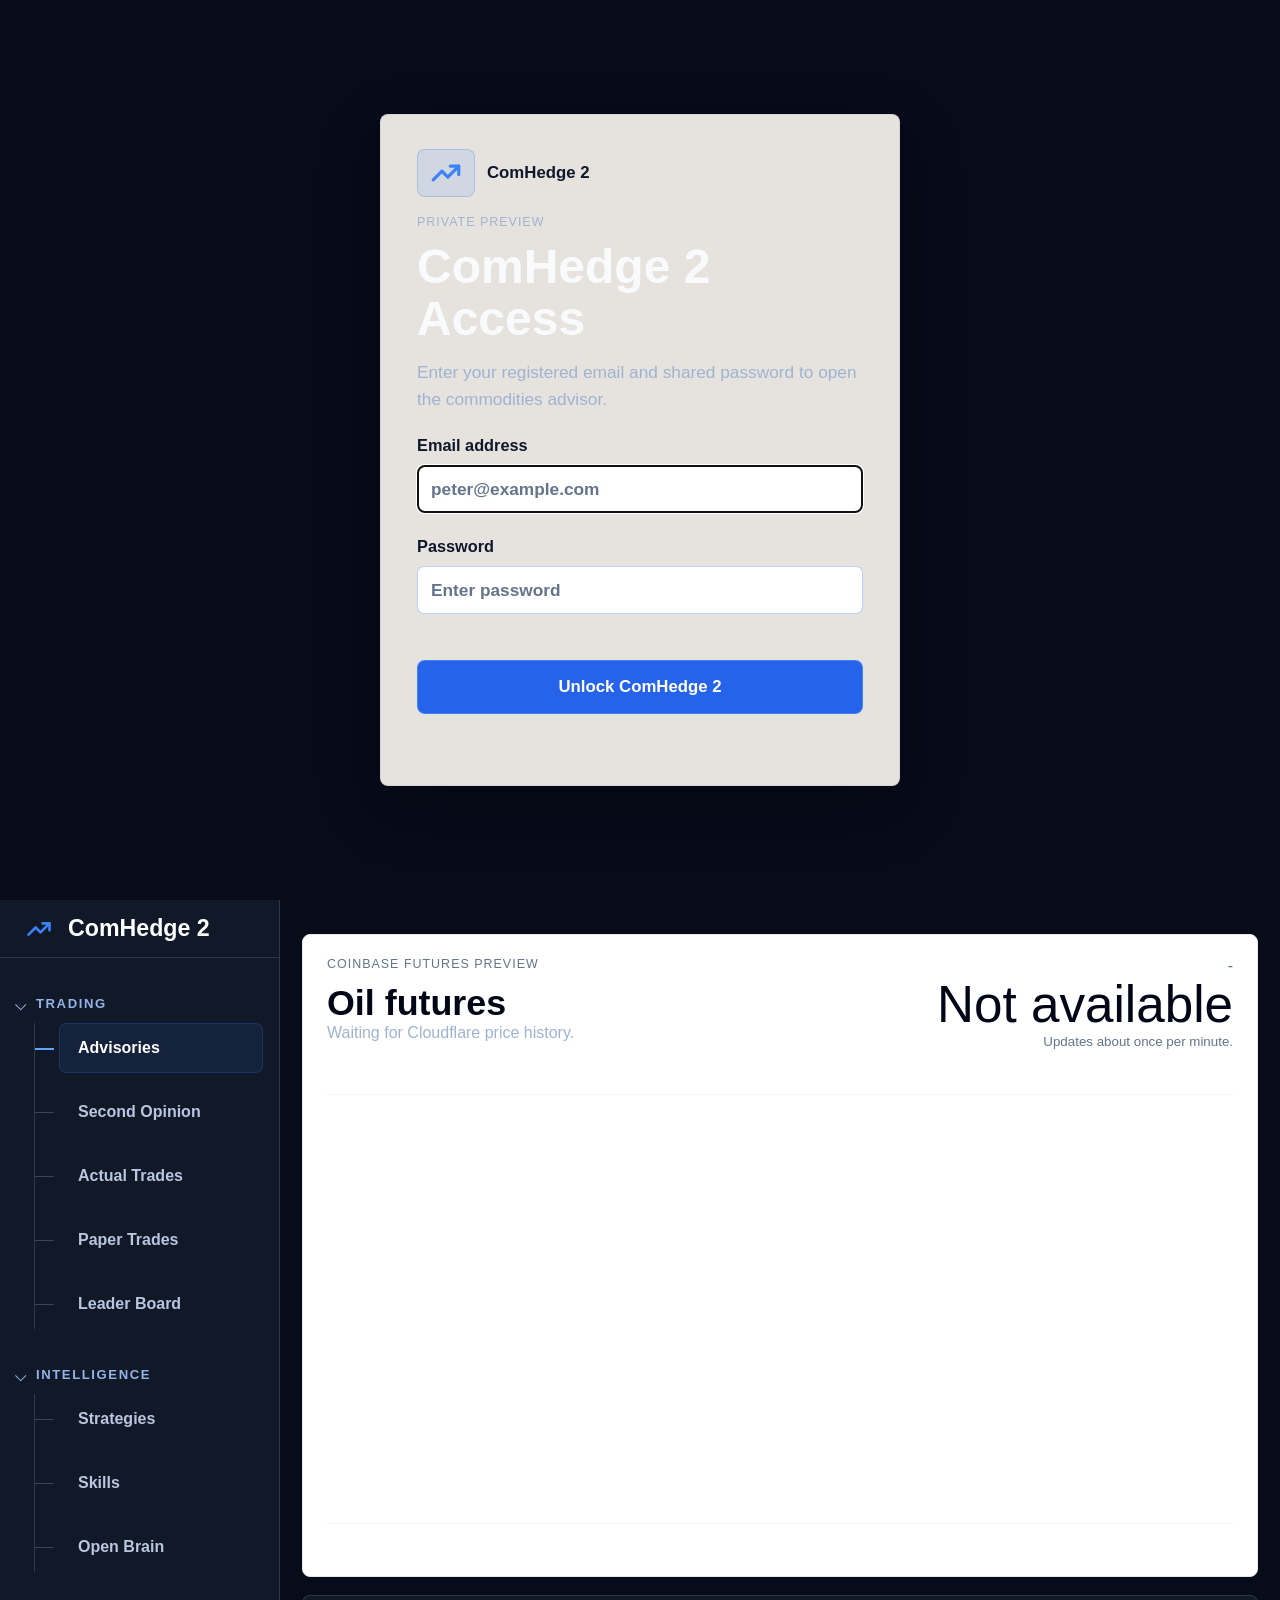
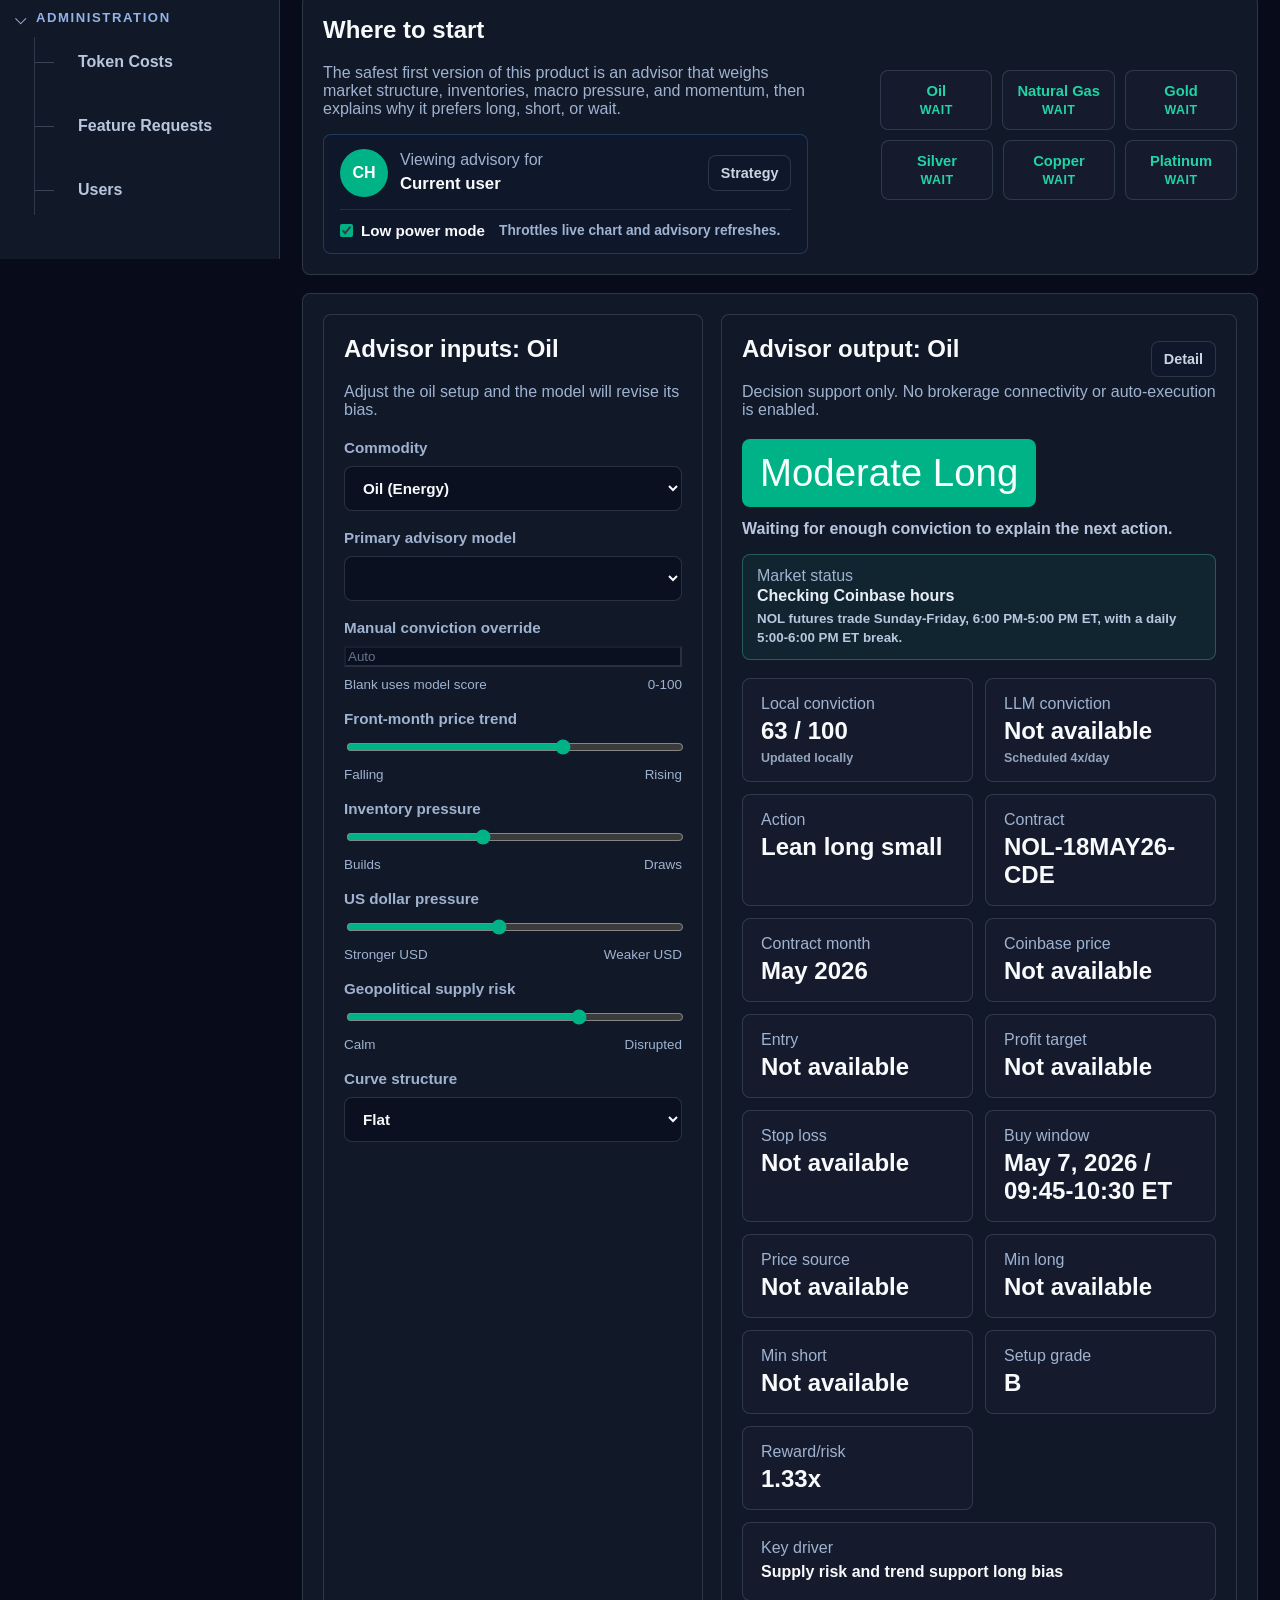
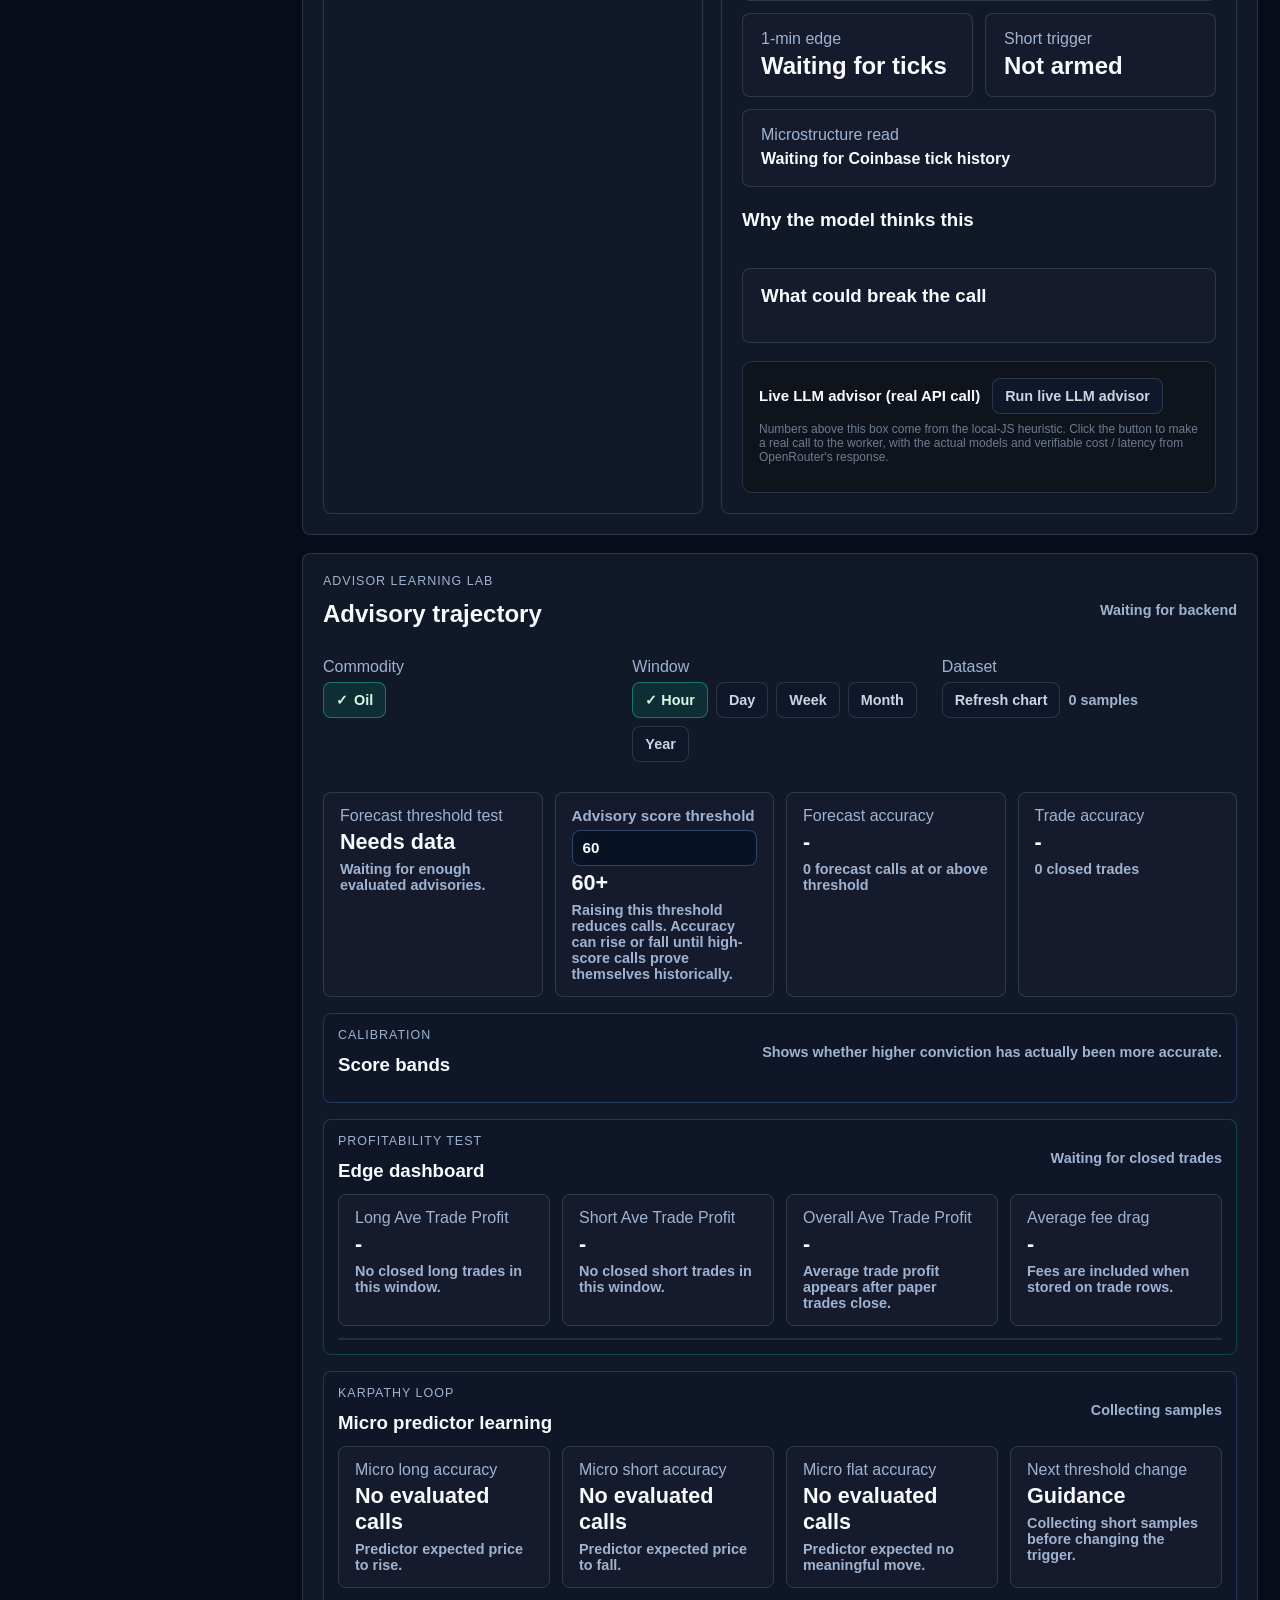
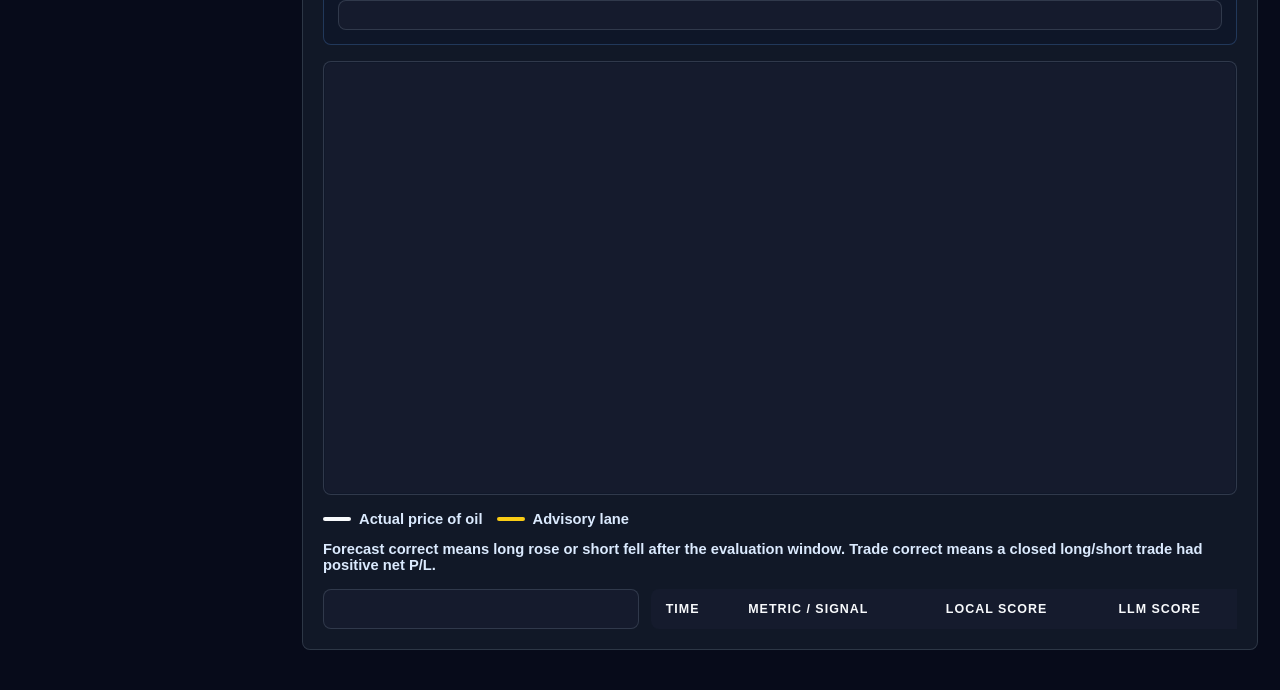
==== index.html @ 7f8d63cc "Persist model selections to Cloudflare" ====
<!DOCTYPE html>
<html lang="en">
<head>
  <meta charset="UTF-8">
  <meta name="viewport" content="width=device-width, initial-scale=1.0">
  <title>ComHedge 2</title>
  <link rel="icon" type="image/svg+xml" href="./favicon.svg?v=comhedge-arrow-1">
  <link rel="stylesheet" href="./styles.css?v=comhedge-cloud-advisory-20260521-1">
</head>
<body>
  <section class="access-gate" id="access-gate" aria-label="ComHedge 2 password access">
    <form class="access-card" id="access-form">
      <div class="access-brand">
        <span class="access-brand-mark" aria-hidden="true">
          <svg viewBox="0 0 32 32" role="img" focusable="false">
            <path d="M4 22.5 12.2 14.3 17.7 19.8 28 9.5" />
            <path d="M20 9.5h8v8" />
          </svg>
        </span>
        <span>ComHedge 2</span>
      </div>
      <p class="eyebrow">Private preview</p>
      <h1>ComHedge 2 Access</h1>
      <p class="lede">Enter your registered email and shared password to open the commodities advisor.</p>
      <label>
        Email address
        <input id="access-email" type="email" autocomplete="email" placeholder="peter@example.com" required>
      </label>
      <label>
        Password
        <input id="access-password" type="password" autocomplete="current-password" placeholder="Enter password" required>
      </label>
      <button class="access-button" type="submit">Unlock ComHedge 2</button>
      <p class="access-error" id="access-error" role="alert"></p>
    </form>
  </section>

  <div class="shell app-shell" id="app-shell" data-active-section="advisories" hidden>
    <aside class="side-nav" aria-label="ComHedge 2 navigation">
      <button class="brand-lockup" type="button" data-section-target="home" aria-label="Home">
        <span class="brand-mark" aria-hidden="true">
          <svg viewBox="0 0 32 32" role="img" focusable="false">
            <path d="M4 22.5 12.2 14.3 17.7 19.8 28 9.5" />
            <path d="M20 9.5h8v8" />
          </svg>
        </span>
        <strong>ComHedge 2</strong>
      </button>
      <nav class="app-menu" aria-label="ComHedge 2 sections">
        <span class="menu-group">Trading</span>
        <div class="menu-tree">
          <button class="menu-button" type="button" data-section-target="advisories" data-active="true">Advisories</button>
          <button class="menu-button" type="button" data-section-target="second-opinion">Second Opinion</button>
          <button class="menu-button" type="button" data-section-target="actual-trades">Actual Trades</button>
          <button class="menu-button" type="button" data-section-target="trading">Paper Trades</button>
          <button class="menu-button" type="button" data-section-target="leaderboard">Leader Board</button>
        </div>
        <span class="menu-group">Intelligence</span>
        <div class="menu-tree">
          <button class="menu-button" type="button" data-section-target="strategies">Strategies</button>
          <button class="menu-button" type="button" data-section-target="skills">Skills</button>
          <button class="menu-button" type="button" data-section-target="open-brain">Open Brain</button>
        </div>
        <span class="menu-group">Administration</span>
        <div class="menu-tree">
          <button class="menu-button" type="button" data-section-target="token-costs">Token Costs</button>
          <button class="menu-button" type="button" data-section-target="features">Feature Requests</button>
          <button class="menu-button" type="button" data-section-target="users">Users</button>
        </div>
      </nav>
    </aside>

    <div class="app-main">
      <header class="hero">
        <div class="hero-copy">
          <p class="eyebrow">Coinbase futures decision support</p>
          <h1>Trade Energy and Metals on Coinbase</h1>
          <p class="lede">
            Start with an oil-first directional advisor for Coinbase commodity futures, then layer in live data once the logic earns trust.
          </p>
        </div>
        <div class="hero-stats" aria-label="Commodity coverage">
          <div>
            <span class="stat-label">Commodity contracts</span>
            <strong id="contract-count">6</strong>
          </div>
          <div>
            <span class="stat-label">Primary model</span>
            <strong id="primary-model-stat">ChatGPT 5.5</strong>
          </div>
        </div>
      </header>

      <section class="notice" aria-label="Disclaimer">
        <strong>Important:</strong>
        <span>
          Educational use only. This tool offers market commentary, not personalized investment advice, and it does not place trades or guarantee outcomes.
        </span>
      </section>

      <section class="home-market-preview" id="home-market-preview" aria-label="Coinbase futures market preview">
        <div class="home-market-head">
          <div>
            <p class="eyebrow">Coinbase futures preview</p>
            <h2 id="home-market-title">Oil futures</h2>
            <p id="home-market-detail">Waiting for Cloudflare price history.</p>
          </div>
          <div class="home-market-price">
            <span id="home-market-contract">-</span>
            <strong id="home-market-price">Not available</strong>
            <small id="home-market-source">Updates about once per minute.</small>
          </div>
        </div>
        <div class="home-market-switcher" id="home-market-switcher" aria-label="Select commodity chart"></div>
        <div class="home-market-chart-shell">
          <canvas id="home-market-chart" width="1200" height="420" aria-label="Commodity price preview chart"></canvas>
        </div>
        <div class="home-market-ranges" id="home-market-ranges" aria-label="Chart time range"></div>
        <div class="home-market-alerts" id="home-market-alerts" aria-label="Market status alerts"></div>
      </section>

    <section class="band leaderboard-page" data-app-section="leaderboard" aria-label="ComHedge leader board">
      <div class="leaderboard-head">
        <div>
          <p class="eyebrow">Paper trading performance</p>
          <h2>Leader Board</h2>
          <p>Compare separate user accounts by realized P/L, open P/L, total P/L, win rate, and trade count.</p>
        </div>
        <button class="filter-button" type="button" id="leaderboard-refresh">Refresh</button>
      </div>

      <div class="leaderboard-stats" aria-label="Leader board summary">
        <article class="leaderboard-stat">
          <span class="stat-label">Team total P/L</span>
          <strong id="leaderboard-team-pnl">$0.00</strong>
          <p>Closed plus live open P/L where fresh prices exist.</p>
        </article>
        <article class="leaderboard-stat">
          <span class="stat-label">Top trader P/L</span>
          <strong id="leaderboard-top-pnl">$0.00</strong>
          <p id="leaderboard-top-name">Waiting for trades</p>
        </article>
        <article class="leaderboard-stat">
          <span class="stat-label">Active traders</span>
          <strong id="leaderboard-active-count">0</strong>
          <p>Accounts with at least one paper trade.</p>
        </article>
        <article class="leaderboard-stat">
          <span class="stat-label">Average win rate</span>
          <strong id="leaderboard-win-rate">-</strong>
          <p>Closed trades only.</p>
        </article>
      </div>

      <div class="leaderboard-rank-toolbar" aria-label="Leader board ranking controls">
        <div>
          <span class="stat-label">Rank by</span>
          <strong id="leaderboard-rank-label">Closed P/L</strong>
        </div>
        <div class="leaderboard-rank-controls" id="leaderboard-rank-controls">
          <button class="leaderboard-rank-button" type="button" data-leaderboard-rank="closed-pnl" data-active="true">Closed P/L</button>
          <button class="leaderboard-rank-button" type="button" data-leaderboard-rank="total-pnl">Total P/L</button>
          <button class="leaderboard-rank-button" type="button" data-leaderboard-rank="open-pnl">Open P/L</button>
          <button class="leaderboard-rank-button" type="button" data-leaderboard-rank="trades">Trades</button>
          <button class="leaderboard-rank-button" type="button" data-leaderboard-rank="win-rate">Win Rate</button>
          <button class="leaderboard-rank-button" type="button" data-leaderboard-rank="expectancy">Ave Trade Profit</button>
        </div>
      </div>
      <div class="leaderboard-rank-toolbar" aria-label="Leader board time window controls">
        <div>
          <span class="stat-label">Time window</span>
          <strong id="leaderboard-period-label">All Time</strong>
        </div>
        <div class="leaderboard-rank-controls" id="leaderboard-period-controls">
          <button class="leaderboard-rank-button" type="button" data-leaderboard-period="all" data-active="true">All</button>
          <button class="leaderboard-rank-button" type="button" data-leaderboard-period="hour">Hour</button>
          <button class="leaderboard-rank-button" type="button" data-leaderboard-period="h24">24h</button>
          <button class="leaderboard-rank-button" type="button" data-leaderboard-period="day">Today</button>
          <button class="leaderboard-rank-button" type="button" data-leaderboard-period="week">Week</button>
          <button class="leaderboard-rank-button" type="button" data-leaderboard-period="month">Month</button>
          <button class="leaderboard-rank-button" type="button" data-leaderboard-period="year">Year</button>
        </div>
      </div>

      <section class="leaderboard-panel" aria-label="Investor performance">
        <div class="leaderboard-panel-head">
          <h3>Investor Performance</h3>
          <span id="leaderboard-updated">Waiting for ledger</span>
        </div>
        <canvas id="leaderboard-chart" width="1200" height="360" aria-label="Cumulative user P/L chart"></canvas>
      </section>

      <section class="leaderboard-panel" aria-label="User rankings">
        <div class="leaderboard-panel-head">
          <h3>By Person</h3>
          <span>Separate accounts remain separate</span>
        </div>
        <div class="history-wrap">
          <table class="history-table leaderboard-table">
            <thead>
              <tr>
                <th>Rank</th>
                <th>User Account</th>
                <th>Closed P/L</th>
                <th>Open P/L</th>
                <th>Total P/L</th>
                <th>Win Rate</th>
                <th>Ave Trade Profit</th>
                <th>Trades</th>
                <th>Scheduler</th>
                <th>Last Trade</th>
              </tr>
            </thead>
            <tbody id="leaderboard-body"></tbody>
          </table>
        </div>
        <section class="user-inline-detail-panel leaderboard-user-detail-panel" id="leaderboard-user-detail-panel" hidden>
          <div class="user-inline-detail-head">
            <div>
              <span class="stat-label">Leader board profile</span>
              <strong id="leaderboard-user-detail-title">No user selected</strong>
            </div>
            <button class="filter-button" type="button" id="leaderboard-user-detail-close">Close</button>
          </div>
          <div class="user-inline-detail-body" id="leaderboard-user-detail-body"></div>
        </section>
      </section>
    </section>

    <section class="band token-costs" data-app-section="token-costs" aria-label="Token usage and costs">
      <div class="token-cost-header">
        <div class="token-cost-title">
          <span class="token-cost-icon" aria-hidden="true">TC</span>
          <div>
            <h2>Token Usage &amp; Costs</h2>
            <p>API call tracking, costs, and budget monitoring</p>
          </div>
        </div>
        <button class="token-refresh-button" id="token-costs-refresh" type="button">Refresh</button>
      </div>

      <div class="token-window-buttons" aria-label="Token cost time window">
        <button class="token-window-button" type="button">1h</button>
        <button class="token-window-button" type="button">2h</button>
        <button class="token-window-button" type="button">10h</button>
        <button class="token-window-button" type="button" data-active="true">24h</button>
        <button class="token-window-button" type="button">48h</button>
        <button class="token-window-button" type="button">72h</button>
        <button class="token-window-button" type="button">1w</button>
        <button class="token-window-button" type="button">2w</button>
        <button class="token-window-button" type="button">1m</button>
        <button class="token-window-button" type="button">Custom</button>
      </div>

      <div class="token-cost-grid" aria-label="Token usage summary">
        <article class="token-cost-card">
          <div class="token-card-top">
            <span class="token-card-icon" data-tone="calls">#</span>
            <span class="token-card-dash">-</span>
          </div>
          <strong>0</strong>
          <span>Total API Calls</span>
        </article>
        <article class="token-cost-card">
          <div class="token-card-top">
            <span class="token-card-icon" data-tone="tokens">T</span>
            <span class="token-card-dash">-</span>
          </div>
          <strong>0</strong>
          <span>Total Tokens</span>
        </article>
        <article class="token-cost-card">
          <div class="token-card-top">
            <span class="token-card-icon" data-tone="cost">$</span>
            <span class="token-card-dash">-</span>
          </div>
          <strong>FREE</strong>
          <span>Billable Cost</span>
        </article>
        <article class="token-cost-card">
          <div class="token-card-top">
            <span class="token-card-icon" data-tone="free">G</span>
          </div>
          <strong>0</strong>
          <span>Free Tier Calls</span>
        </article>
      </div>

      <section class="token-cost-panel" aria-label="Per-model token breakdown">
        <div class="token-panel-heading">
          <div>
            <h3>Advisory model schedule</h3>
            <p id="token-costs-status">Schedule estimate only; API usage telemetry is not connected yet.</p>
          </div>
          <label class="token-refresh-control">
            <span>LLM refresh interval</span>
            <select id="token-llm-refresh-hours">
              <option value="1">Every 1 hour</option>
              <option value="2">Every 2 hours</option>
              <option value="3">Every 3 hours</option>
              <option value="4">Every 4 hours</option>
              <option value="6">Every 6 hours</option>
              <option value="8">Every 8 hours</option>
              <option value="12">Every 12 hours</option>
              <option value="24">Every 24 hours</option>
            </select>
          </label>
        </div>
        <div class="token-schedule-summary">
          <div>
            <span>Scheduled ET slots</span>
            <strong id="token-schedule-slots">12 AM, 6 AM, 12 PM, 6 PM ET</strong>
          </div>
          <div>
            <span>Estimated advisory model calls</span>
            <strong id="token-estimated-calls">8 per day per active commodity</strong>
          </div>
        </div>
        <div class="token-model-list" id="token-model-list"></div>
      </section>

      <section class="token-cost-panel" aria-label="Token job breakdown">
        <h3>Job breakdown - where tokens are spent</h3>
        <div class="token-job-breakdown" id="token-job-breakdown"></div>
      </section>

      <details class="token-cost-reference">
        <summary>Cost rates reference</summary>
        <div class="token-reference-grid">
          <span>Primary reasoning</span>
          <strong>Tracked when API telemetry is connected</strong>
          <span>Admin models</span>
          <strong>Tracked separately from advisory calls</strong>
          <span>Free tier</span>
          <strong>Calls marked free do not add billable cost</strong>
        </div>
      </details>
    </section>

    <section class="band user-management" data-app-section="users" aria-label="User management">
      <div class="section-heading">
        <div>
          <p class="eyebrow">Access roster</p>
          <h2>User Management</h2>
          <p>View and manage simple ComHedge 2 user accounts.</p>
        </div>
        <span class="shared-status" id="user-management-status">Local roster</span>
      </div>
      <div class="user-roster-view" id="user-roster-view">
        <div class="user-stat-grid" aria-label="User statistics">
          <button class="user-stat-card" type="button" data-tone="users" data-user-list-filter="all">
            <span class="user-stat-icon">U</span>
            <strong id="user-total-count">0</strong>
            <span>Total Users</span>
          </button>
          <button class="user-stat-card" type="button" data-tone="active" data-user-list-filter="active">
            <span class="user-stat-icon">A</span>
            <strong id="user-active-count">0</strong>
            <span>Active Today</span>
          </button>
          <button class="user-stat-card" type="button" data-tone="new" data-user-list-filter="new">
            <span class="user-stat-icon">N</span>
            <strong id="user-new-count">0</strong>
            <span>New This Week</span>
          </button>
        </div>
        <form class="user-add-form" id="user-add-form">
          <label>
            Name
            <input id="user-name-input" type="text" autocomplete="name" placeholder="Pete Hall">
          </label>
          <label>
            Email
            <input id="user-email-input" type="email" autocomplete="email" placeholder="pete@example.com">
          </label>
          <button class="filter-button" type="submit">Add user</button>
        </form>
        <div class="user-search-row">
          <input id="user-search-input" type="search" placeholder="Search by email or name...">
          <button class="access-button user-search-button" id="user-search-button" type="button">Search</button>
        </div>
        <section class="user-inline-detail-panel" id="user-inline-detail-panel" hidden>
          <div class="user-inline-detail-head">
            <div>
              <span class="stat-label">Selected user</span>
              <strong id="user-inline-detail-title">No user selected</strong>
            </div>
            <button class="filter-button" type="button" id="user-inline-detail-close">Close</button>
          </div>
          <div class="user-inline-detail-body" id="user-inline-detail-body"></div>
        </section>
        <div class="history-wrap">
          <table class="history-table user-table">
            <thead>
              <tr>
                <th>User</th>
                <th>Created</th>
                <th>Last Active</th>
                <th>Sessions</th>
                <th>Equity</th>
                <th>Closed P/L</th>
                <th>Open P/L</th>
                <th>Total P/L</th>
                <th>Last Trade</th>
                <th>Status</th>
                <th>Actions</th>
              </tr>
            </thead>
            <tbody id="user-table-body"></tbody>
          </table>
        </div>
      </div>
      <div class="user-detail-view" id="user-detail-view" hidden>
        <button class="filter-button back-to-users-button" type="button" id="back-to-users-button">Back to users</button>
        <div class="selected-user-profile" id="selected-user-profile"></div>
      </div>
    </section>

    <section class="band feature-requests" data-app-section="features" aria-label="Feature requests and bugs">
      <div class="section-heading">
        <div>
          <p class="eyebrow">Product backlog</p>
          <h2>Feature Requests & Bugs</h2>
          <p>Submit ideas, report bugs, vote on requests, and track progress.</p>
        </div>
        <span class="shared-status" id="feature-request-status">Local board</span>
      </div>
      <div class="feature-toolbar">
        <div class="filter-row" id="feature-type-filters">
          <button class="filter-button" type="button" data-feature-type="all" data-active="true">All</button>
          <button class="filter-button" type="button" data-feature-type="feature">Features</button>
          <button class="filter-button" type="button" data-feature-type="bug">Bugs</button>
        </div>
        <button class="access-button feature-new-button" type="button" id="feature-new-button">+ New Request</button>
      </div>
      <form class="feature-form" id="feature-form" hidden>
        <label>
          Title
          <input id="feature-title-input" type="text" placeholder="Training / instructional video">
        </label>
        <label>
          Type
          <select id="feature-type-input">
            <option value="feature">Feature</option>
            <option value="bug">Bug</option>
          </select>
        </label>
        <label>
          Tag
          <input id="feature-tag-input" type="text" placeholder="trading">
        </label>
        <label class="feature-description-field">
          Description
          <textarea id="feature-description-input" rows="3" placeholder="Describe the request or problem..."></textarea>
        </label>
        <button class="filter-button" type="submit">Submit request</button>
      </form>
      <div class="feature-board" id="feature-board" aria-label="Feature request board"></div>
    </section>

    <section class="band second-opinion" data-app-section="second-opinion" aria-label="Second opinion model panel">
      <div class="section-heading">
        <div>
          <p class="eyebrow">Model review desk</p>
          <h2>Second Opinions</h2>
          <p>Compare the current advisory against other model styles before acting on a setup.</p>
        </div>
        <span class="shared-status" id="second-opinion-status">Ready</span>
      </div>
      <div class="second-opinion-grid">
        <div>
          <div class="second-row-head">
            <span class="stat-label">Models</span>
            <button class="link-button" type="button" id="second-opinion-select-all">Select all</button>
          </div>
          <div class="model-choice-grid" id="second-opinion-models"></div>
        </div>
        <div>
          <span class="stat-label">Analyst skills</span>
          <div class="prompt-choice-grid" id="second-opinion-prompts"></div>
        </div>
      </div>
      <div class="second-opinion-note">
        Model selections are saved in Cloudflare. Analyst prompts are adopted and edited from Skills, then used by the paper-trading scheduler. The influence cards below show the deterministic second-opinion scores currently affecting the trade gate.
      </div>
      <div class="second-opinion-results-head">
        <span class="stat-label" id="second-opinion-results-label">Influence values (0 opinions)</span>
      </div>
      <div class="second-opinion-results" id="second-opinion-results"></div>
    </section>

    <section class="band open-brain" data-app-section="open-brain" aria-label="Open Brain memory lab">
      <div class="section-heading">
        <div>
          <p class="eyebrow">Persistent agent memory</p>
          <h2>Open Brain</h2>
          <p>Capture trader decisions, advisory context, outcomes, and lessons so future agents can search the trading memory.</p>
        </div>
        <span class="shared-status" id="open-brain-status">Local memory ready</span>
      </div>
      <div class="open-brain-grid">
        <div class="open-brain-card">
          <span class="stat-label">Memory events</span>
          <strong id="open-brain-event-count">0</strong>
          <p>Local event records waiting for a Supabase/vector memory backend.</p>
        </div>
        <div class="open-brain-card">
          <span class="stat-label">Agent bridge</span>
          <strong>MCP ready</strong>
          <p>Planned tools: capture memory, semantic search, recent memories, and performance stats.</p>
        </div>
        <div class="open-brain-card">
          <span class="stat-label">Karpathy loop</span>
          <strong>Feedback store</strong>
          <p>Trade results become searchable examples for threshold and prompt tuning.</p>
        </div>
      </div>
      <div class="ledger-toolbar open-brain-toolbar" aria-label="Open Brain controls">
        <div>
          <span class="stat-label">Memory endpoint</span>
          <div class="filter-row">
            <input class="backend-input" id="open-brain-endpoint" type="url" list="backend-url-options" placeholder="Future MCP or memory API URL">
            <button class="filter-button" type="button" id="save-open-brain-endpoint">Save endpoint</button>
          </div>
        </div>
        <div>
          <span class="stat-label">Capture</span>
          <div class="filter-row">
            <button class="filter-button" type="button" id="capture-open-brain-advisory">Capture advisory</button>
            <button class="filter-button" type="button" id="export-open-brain-memory">Export memory</button>
          </div>
        </div>
      </div>
      <div class="open-brain-pipeline" aria-label="Open Brain pipeline">
        <div><strong>1. Capture</strong><span>Trader action, model choice, market state, trade result.</span></div>
        <div><strong>2. Embed</strong><span>Store raw text plus vector embedding and structured metadata.</span></div>
        <div><strong>3. Retrieve</strong><span>Agents search similar setups through MCP before advising.</span></div>
        <div><strong>4. Improve</strong><span>Karpathy loop converts outcomes into better thresholds and prompts.</span></div>
      </div>
      <div class="history-wrap">
        <table class="history-table open-brain-table">
          <thead>
            <tr>
              <th>Time</th>
              <th>Type</th>
              <th>Memory</th>
              <th>Tags</th>
            </tr>
          </thead>
          <tbody id="open-brain-memory-table"></tbody>
        </table>
      </div>
    </section>

    <section class="band skills-lab" data-app-section="skills" aria-label="Skills workspace">
      <div class="skills-head">
        <div>
          <p class="eyebrow">Intelligence pipeline</p>
          <h2>Skills</h2>
          <p>The knowledge pipeline that powers advisories: what we know, what we watch, and which skills are adopted into model work.</p>
        </div>
        <div class="skills-actions">
          <button class="filter-button skill-seed-button" type="button" id="skill-add-new">Add Skill</button>
          <button class="filter-button" type="button" id="skill-voice-button">Voice</button>
        </div>
      </div>
      <div class="skills-workspace">
        <aside class="skills-sidebar" id="skills-sidebar" aria-label="Skill categories">
          <div class="skills-category is-active" data-skill-system="micro-predictor" role="button" tabindex="0">
            <span>Micro</span>
            <strong>Short-Term Predictor</strong>
          </div>
          <div class="skills-category" data-skill-system="d1-learning" role="button" tabindex="0">
            <span>D1</span>
            <strong>Learning Store</strong>
          </div>
          <div class="skills-category" data-skill-system="advisory-evaluator" role="button" tabindex="0">
            <span>Score</span>
            <strong>Advisory Evaluator</strong>
          </div>
          <div class="skills-category" data-skill-system="paper-execution" role="button" tabindex="0">
            <span>Paper</span>
            <strong>Paper Execution</strong>
          </div>
          <div class="skills-category" data-skill-system="karpathy-coach" role="button" tabindex="0">
            <span>Loop</span>
            <strong>Karpathy Coach</strong>
          </div>
          <div class="skills-category" data-skill-system="scheduled-advisor" role="button" tabindex="0">
            <span>LLM</span>
            <strong>Scheduled Advisor</strong>
          </div>
        </aside>
        <div class="skills-files">
          <div class="skills-file-toolbar">
            <span class="skills-icon">SYS</span>
            <input type="text" id="skill-search-input" placeholder="Search skills..." aria-label="Search skill systems">
            <button class="filter-button" type="button" id="skill-inspect-button">Inspect</button>
          </div>
          <div class="system-skill-list" aria-label="Built trading systems">
            <article class="system-skill-card" data-system-tone="active" data-skill-system="micro-predictor" role="button" tabindex="0">
              <span>Live</span>
              <strong>Microstructure Predictor</strong>
              <p>Reads Coinbase tick history, 10s/30s/60s returns, acceleration, VWAP distance, and volatility to classify the next move as long, short, or flat.</p>
            </article>
            <article class="system-skill-card" data-skill-system="d1-learning" role="button" tabindex="0">
              <span>Shared</span>
              <strong>D1 Learning Store</strong>
              <p>Stores micro predictions, future prices, move basis points, and correct or wrong outcomes in Cloudflare D1 instead of GitHub commits.</p>
            </article>
            <article class="system-skill-card" data-skill-system="advisory-evaluator" role="button" tabindex="0">
              <span>Live</span>
              <strong>Advisory Accuracy Lab</strong>
              <p>Compares advisory score thresholds against evaluated outcomes so users can see when a score is conviction versus demonstrated accuracy.</p>
            </article>
            <article class="system-skill-card" data-skill-system="paper-execution" role="button" tabindex="0">
              <span>Guarded</span>
              <strong>Paper Trading Engine</strong>
              <p>Acts on qualified advisories with target, stop, minimum trade value, margin, and closed-trade P/L tracking before any live execution is enabled.</p>
            </article>
            <article class="system-skill-card" data-skill-system="karpathy-coach" role="button" tabindex="0">
              <span>Coach</span>
              <strong>Karpathy Feedback Loop</strong>
              <p>Turns evaluated trades and micro predictions into threshold guidance, especially when short calls underperform or long bias dominates.</p>
            </article>
            <article class="system-skill-card" data-skill-system="scheduled-advisor" role="button" tabindex="0">
              <span>Scheduled</span>
              <strong>LLM Advisory Checkpoint</strong>
              <p>Runs the selected advisory model on a schedule, keeps its conviction separate from the local predictor, and displays the latest verified LLM score.</p>
            </article>
          </div>
          <div class="custom-skill-panel">
            <div class="custom-skill-head">
              <span class="skills-icon">USER</span>
              <strong>Skill Library</strong>
            </div>
            <form class="skill-editor-form" id="skill-editor-form">
              <input type="hidden" id="skill-edit-id">
              <label>
                Skill name
                <input type="text" id="skill-name-input" placeholder="Example: Fade weak inventory rallies" required>
              </label>
              <label>
                What the skill should do
                <textarea id="skill-body-input" rows="4" placeholder="Describe the rule, market lesson, checklist, or prompt guidance."></textarea>
              </label>
              <label>
                Tags
                <input type="text" id="skill-tags-input" placeholder="oil, short, inventory">
              </label>
              <div class="skill-adoption-row">
                <label><input type="checkbox" id="skill-adopt-advisory-input" checked> Adopt in advisories</label>
                <label><input type="checkbox" id="skill-adopt-opinion-input"> Adopt in second opinions</label>
              </div>
              <div class="skill-form-actions">
                <button class="filter-button skill-seed-button" type="submit">Save Skill</button>
                <button class="filter-button" type="button" id="skill-editor-reset">Clear</button>
              </div>
              <p class="skill-voice-status" id="skill-voice-status">Voice is idle.</p>
            </form>
            <div class="custom-skill-list" id="custom-skill-list" aria-label="User skills"></div>
          </div>
        </div>
        <div class="skills-detail">
          <div class="skills-detail-card" id="skills-detail-card">
            <span class="stat-label">Current system map</span>
            <h3>What users can examine and tune</h3>
            <div class="system-adjust-grid">
              <div>
                <strong>Inputs</strong>
                <span>Trend, inventory, dollar pressure, geopolitics, curve structure, manual score, model choice.</span>
              </div>
              <div>
                <strong>Micro signals</strong>
                <span>Return windows, VWAP distance, volatility, short trigger, long invalidation, edge probability.</span>
              </div>
              <div>
                <strong>Thresholds</strong>
                <span>User advisory score threshold plus learned Karpathy recommendation from evaluated outcomes.</span>
              </div>
              <div>
                <strong>Execution rules</strong>
                <span>Paper-only sizing, target, stop loss, buy window, minimum long value, minimum short value.</span>
              </div>
            </div>
            <div class="system-note">
              The first editable layer is the visible score threshold. The next layer should expose micro trigger settings once enough short and long samples exist to avoid tuning from noise.
            </div>
          </div>
        </div>
      </div>
    </section>

    <section class="band strategy-arsenal" data-app-section="strategies" aria-label="Strategy arsenal">
      <div class="strategy-arsenal-head">
        <div class="strategy-title-lockup">
          <span class="strategy-icon">S</span>
          <div>
            <h2>Strategies</h2>
            <p>Trading systems, risk rules, feedback loops, and execution playbooks.</p>
            <span>1 active, 2 adopted, 7 total</span>
          </div>
        </div>
        <div class="skills-actions">
          <button class="filter-button strategy-add-button" type="button">+ Add Strategy</button>
          <button class="filter-button" type="button">Refresh</button>
        </div>
      </div>

      <div class="strategy-section-label">
        <strong>Recommendations</strong>
        <span>4 evaluated</span>
      </div>

      <div class="strategy-adopt-label">Adopt - use these</div>
      <form class="strategy-editor" id="strategy-editor" hidden>
        <div class="strategy-editor-head">
          <div>
            <strong>Edit strategy</strong>
            <span>Update the card copy shown in the strategy arsenal.</span>
          </div>
          <button class="filter-button" id="strategy-editor-cancel" type="button">Cancel</button>
        </div>
        <input id="strategy-edit-key" type="hidden">
        <label>
          Strategy name
          <input id="strategy-edit-title" type="text" required>
        </label>
        <label>
          Score / status
          <input id="strategy-edit-meta" type="text" required>
        </label>
        <label>
          Summary
          <textarea id="strategy-edit-summary" rows="3" required></textarea>
        </label>
        <label>
          Execution note
          <textarea id="strategy-edit-note" rows="3" required></textarea>
        </label>
        <button class="primary-action" type="submit">Save strategy</button>
      </form>

      <article class="strategy-feature-card" data-strategy-key="martingale-karpathy">
        <div class="strategy-feature-head">
          <div>
            <span class="strategy-card-kicker">Active</span>
            <h3 data-strategy-field="title">Martingale + Karpathy Loop</h3>
            <p data-strategy-field="meta">Risk recovery / 8/10 / in use</p>
          </div>
          <div class="strategy-card-actions">
            <button class="strategy-pill" id="strategy-reference-button" type="button">Reference</button>
            <button class="strategy-pill strategy-edit-button" type="button" data-strategy-edit="martingale-karpathy">Edit</button>
            <button class="strategy-pill strategy-pill-strong" type="button">Adopted</button>
          </div>
        </div>
        <p data-strategy-field="summary">
          Four-step Martingale sizing tied to user equity and risk settings. The Karpathy loop studies closed trades and adjusts the advisory threshold only after enough evaluated outcomes exist.
        </p>
        <div class="strategy-callout" data-strategy-field="note">
          Current profile default: trade only when advisory clears the learned threshold, stop exits immediately, reset after the fourth losing step.
        </div>
        <div class="strategy-engine-panel" id="strategy-engine-panel" aria-label="Trading engine executable rules">
          <div class="strategy-engine-head">
            <div>
              <span class="strategy-card-kicker">Trading engine reads</span>
              <h4>Executable rules now active</h4>
            </div>
            <span class="strategy-prose-status">Text is notes only</span>
          </div>
          <div class="strategy-engine-grid">
            <div class="strategy-engine-rule"><span>Martingale recovery</span><strong>On</strong></div>
            <div class="strategy-engine-rule"><span>Advisory outcome learner</span><strong>Learns from forecast outcomes</strong></div>
            <div class="strategy-engine-rule"><span>Regime-aware Martingale</span><strong>On</strong></div>
            <div class="strategy-engine-rule"><span>Flat/mixed step cap</span><strong>2</strong></div>
            <div class="strategy-engine-rule"><span>Flat/mixed size multiplier</span><strong>0.50x</strong></div>
            <div class="strategy-engine-rule"><span>Flat/mixed threshold boost</span><strong>+8</strong></div>
            <div class="strategy-engine-rule"><span>Trending minimum edge</span><strong>58%</strong></div>
            <div class="strategy-engine-rule"><span>Karpathy loop</span><strong>Adjusts thresholds only</strong></div>
          </div>
          <p class="strategy-engine-note">Further refinements change trading only when saved into structured fields or implemented as new executable rules.</p>
        </div>
      </article>

      <section class="karpathy-coach-panel" aria-label="Karpathy loop coach">
        <div>
          <p class="eyebrow">Coach logic</p>
          <h3>Karpathy Loop for Oil Advisory</h3>
          <p>
            Use the Karpathy loop to improve oil trading decisions by learning from closed trade outcomes and forecast accuracy.
          </p>
        </div>
        <div class="coach-step-grid">
          <div><strong>Initial call</strong><span>The advisory model makes the initial long, short, or wait call.</span></div>
          <div><strong>Review outcomes</strong><span>The Karpathy loop reviews outcomes after the fact and adjusts thresholds over time.</span></div>
          <div><strong>Flat markets</strong><span>Make the advisor more selective in flat or mixed markets.</span></div>
          <div><strong>Confirmation</strong><span>Increase confidence only when market structure, momentum, and confirmation agree.</span></div>
          <div><strong>Guardrail</strong><span>Do not force extra trades or increase size without stronger evidence.</span></div>
          <div><strong>Goal</strong><span>Better long, short, and wait decisions; fewer weak trades; smarter behavior in choppy oil markets.</span></div>
        </div>
        <div class="coach-telemetry" id="coach-telemetry" aria-label="Live coach telemetry">
          <div class="coach-telemetry-head">
            <div>
              <p class="eyebrow">Live coach telemetry</p>
              <h3>Advisory learner status</h3>
            </div>
            <span>Waiting for evaluated forecasts</span>
          </div>
          <div class="coach-telemetry-grid">
            <div><span>Stored snapshots</span><strong>-</strong></div>
            <div><span>Evaluated snapshots</span><strong>-</strong></div>
            <div><span>Actionable evaluated</span><strong>-</strong></div>
            <div><span>Long forecast accuracy</span><strong>-</strong></div>
            <div><span>Short forecast accuracy</span><strong>-</strong></div>
            <div><span>Wait forecast accuracy</span><strong>-</strong></div>
            <div><span>Current adjustment</span><strong>-</strong></div>
            <div><span>Current advisory tone</span><strong>-</strong></div>
            <div><span>Sample balance</span><strong>-</strong></div>
          </div>
          <p>Open the Advisories page or wait for synced advisory samples to populate live learner telemetry.</p>
        </div>
      </section>

      <div class="strategy-history-panel" id="strategy-history-panel" aria-label="Strategy update log">
        <div class="strategy-engine-head">
          <div>
            <span class="strategy-card-kicker">Update log</span>
            <h4>Recent strategy changes</h4>
          </div>
        </div>
        <p class="strategy-engine-note">Live profile changes appear here after the app loads.</p>
      </div>

      <div class="strategy-adapt-label">Adapt - extract methodology</div>
      <div class="strategy-card-grid">
        <article class="strategy-method-card" data-strategy-key="fixed-fractional-risk">
          <div>
            <h3 data-strategy-field="title">Fixed fractional risk</h3>
            <span data-strategy-field="meta">Risk / 7/10</span>
          </div>
          <p data-strategy-field="summary">Size each trade from account equity and stop distance. Strong baseline for users who do not want Martingale recovery.</p>
          <div class="strategy-note" data-strategy-field="note">Use profile equity and risk percentage. Cap live exposure before any brokerage call.</div>
          <div class="strategy-card-actions">
            <button class="strategy-pill strategy-edit-button" type="button" data-strategy-edit="fixed-fractional-risk">Edit</button>
            <button class="strategy-pill" type="button">Adapt</button>
          </div>
        </article>
        <article class="strategy-method-card" data-strategy-key="threshold-only-advisory">
          <div>
            <h3 data-strategy-field="title">Threshold-only advisory</h3>
            <span data-strategy-field="meta">Advisory / 6/10</span>
          </div>
          <p data-strategy-field="summary">Only trade long or short when model conviction clears a user-defined minimum. Wait signals never open trades.</p>
          <div class="strategy-note" data-strategy-field="note">Good fallback when trade history is thin and the learned threshold has not stabilized.</div>
          <div class="strategy-card-actions">
            <button class="strategy-pill strategy-edit-button" type="button" data-strategy-edit="threshold-only-advisory">Edit</button>
            <button class="strategy-pill" type="button">Adapt</button>
          </div>
        </article>
        <article class="strategy-method-card" data-strategy-key="manual-confirmation">
          <div>
            <h3 data-strategy-field="title">Manual confirmation</h3>
            <span data-strategy-field="meta">Live trading / 8/10</span>
          </div>
          <p data-strategy-field="summary">Notify the trader through OpenClaw or Hermes, then require manual Coinbase confirmation before any live trade is recorded.</p>
          <div class="strategy-note" data-strategy-field="note">Recommended for Actual Trades until broker permissions, secret storage, and kill switches are complete.</div>
          <div class="strategy-card-actions">
            <button class="strategy-pill strategy-edit-button" type="button" data-strategy-edit="manual-confirmation">Edit</button>
            <button class="strategy-pill" type="button">Adapt</button>
          </div>
        </article>
      </div>
    </section>

    <main class="layout">
      <section class="band intro" data-app-section="advisories">
        <div>
          <h2>Where to start</h2>
          <p>
            The safest first version of this product is an advisor that weighs market structure, inventories, macro pressure, and momentum, then explains why it prefers long, short, or wait.
          </p>
          <div class="user-strategy-banner" id="user-strategy-banner">
            <div class="advisory-user-profile advisory-user-profile-compact">
              <span id="advisory-user-avatar" class="user-avatar">CH</span>
              <div>
                <span class="stat-label">Viewing advisory for</span>
                <strong id="advisory-user-name">Current user</strong>
              </div>
              <button class="filter-button advisory-strategy-toggle" id="advisory-strategy-toggle" type="button" aria-expanded="false" aria-controls="advisory-strategy-detail">Strategy</button>
            </div>
            <div class="advisory-strategy-detail" id="advisory-strategy-detail" hidden>
              <span class="stat-label">Current user strategy</span>
              <strong id="advisory-user-strategy-name">Loading strategy</strong>
              <p>Strategy settings are defined in the user profile.</p>
              <div class="advisory-adopted-systems" id="advisory-adopted-systems" aria-label="Adopted skills and strategy at work"></div>
            </div>
            <div class="advisory-power-row">
              <label class="advisory-power-toggle">
                <input id="low-power-mode-toggle" type="checkbox" checked>
                <span>Low power mode</span>
              </label>
              <span id="low-power-mode-status">Throttles live chart and advisory refreshes.</span>
            </div>
          </div>
        </div>
        <div class="commodity-strip" id="commodity-strip" aria-label="Supported commodities"></div>
      </section>

      <section class="band workspace" data-app-section="advisories">
        <div class="panel controls">
          <div class="panel-head">
            <h2 id="inputs-title">Advisor inputs: Oil</h2>
            <p>Adjust the oil setup and the model will revise its bias.</p>
          </div>

          <label>
            Commodity
            <select id="commodity"></select>
          </label>

          <label>
            Primary advisory model
            <select id="primary-model"></select>
          </label>

          <label>
            Manual conviction override
            <input id="manual-conviction" type="number" min="0" max="100" step="1" placeholder="Auto" title="Blank uses the local heuristic/model score. A number overrides the local advisory conviction baseline for this commodity. The paper trader uses the recalculated conviction, but it still needs a long or short advisory and must clear the active threshold, including regime and Karpathy adjustments.">
            <div class="scale"><span>Blank uses model score</span><span>0-100</span></div>
          </label>

          <label>
            Front-month price trend
            <input id="trend" type="range" min="-10" max="10" value="3">
            <div class="scale"><span>Falling</span><span>Rising</span></div>
          </label>

          <label>
            Inventory pressure
            <input id="inventory" type="range" min="-10" max="10" value="-2">
            <div class="scale"><span>Builds</span><span>Draws</span></div>
          </label>

          <label>
            US dollar pressure
            <input id="dollar" type="range" min="-10" max="10" value="-1">
            <div class="scale"><span>Stronger USD</span><span>Weaker USD</span></div>
          </label>

          <label>
            Geopolitical supply risk
            <input id="geopolitics" type="range" min="-10" max="10" value="4">
            <div class="scale"><span>Calm</span><span>Disrupted</span></div>
          </label>

          <label>
            Curve structure
            <select id="curve">
              <option value="4">Backwardation</option>
              <option value="0" selected>Flat</option>
              <option value="-4">Contango</option>
            </select>
          </label>

        </div>

        <div class="panel verdict">
          <div class="panel-head">
            <div class="panel-title-row">
              <h2 id="output-title">Advisor output: Oil</h2>
              <button class="filter-button advisor-detail-toggle" id="advisor-detail-toggle" type="button" aria-expanded="false" aria-controls="advisor-decision-detail">Detail</button>
            </div>
            <p>Decision support only. No brokerage connectivity or auto-execution is enabled.</p>
          </div>

          <div class="signal-badge" id="signal-badge">Moderate Long</div>
          <div class="signal-stability-strip" id="signal-stability-strip" aria-label="Advisory stability state">
            <span class="signal-state-pill" data-stability-tone="short">Short</span>
            <span class="signal-state-pill" data-stability-tone="wait">Wait</span>
            <span class="signal-state-pill" data-stability-tone="long">Long</span>
          </div>
          <p class="signal-explanation" id="signal-explanation">Waiting for enough conviction to explain the next action.</p>
          <div class="market-status-card" id="advisory-market-status-card" data-open="true">
            <span class="stat-label">Market status</span>
            <strong id="advisory-market-status">Checking Coinbase hours</strong>
            <small id="advisory-market-detail">NOL futures trade Sunday-Friday, 6:00 PM-5:00 PM ET, with a daily 5:00-6:00 PM ET break.</small>
          </div>
          <section class="advisor-decision-detail" id="advisor-decision-detail" hidden>
            <p class="eyebrow">Decision trace</p>
            <div id="advisor-decision-detail-body"></div>
          </section>
          <div class="score-row">
            <div>
              <span class="stat-label">Local conviction</span>
              <strong id="conviction">63 / 100</strong>
              <small id="local-conviction-updated" class="score-timestamp">Updated locally</small>
            </div>
            <div>
              <span class="stat-label">LLM conviction</span>
              <strong id="llm-conviction">Not available</strong>
              <small id="llm-conviction-updated" class="score-timestamp">Scheduled 4x/day</small>
            </div>
            <div>
              <span class="stat-label">Action</span>
              <strong id="action">Lean long small</strong>
            </div>
            <div>
              <span class="stat-label">Contract</span>
              <strong id="ticker">NOL-18MAY26-CDE</strong>
            </div>
            <div>
              <span class="stat-label">Contract month</span>
              <strong id="contract-month">May 2026</strong>
            </div>
            <div>
              <span class="stat-label">Coinbase price</span>
              <strong id="price">Not available</strong>
            </div>
            <div>
              <span class="stat-label" id="entry-label">Entry</span>
              <strong id="target-buy">Not available</strong>
            </div>
            <div>
              <span class="stat-label" id="target-label">Profit target</span>
              <strong id="target-sell">Not available</strong>
            </div>
            <div>
              <span class="stat-label">Stop loss</span>
              <strong id="stop-loss">Not available</strong>
            </div>
            <div>
              <span class="stat-label">Buy window</span>
              <strong id="buy-window">May 7, 2026 / 09:45-10:30 ET</strong>
            </div>
            <div>
              <span class="stat-label">Price source</span>
              <strong id="price-source">Not available</strong>
            </div>
            <div>
              <span class="stat-label">Min long</span>
              <strong id="min-long">Not available</strong>
            </div>
            <div>
              <span class="stat-label">Min short</span>
              <strong id="min-short">Not available</strong>
            </div>
            <div>
              <span class="stat-label">Setup grade</span>
              <strong id="setup-grade">B</strong>
            </div>
            <div>
              <span class="stat-label">Reward/risk</span>
              <strong id="reward-risk">1.33x</strong>
            </div>
            <div class="wide-metric">
              <span class="stat-label">Key driver</span>
              <strong id="key-driver">Supply risk and trend support long bias</strong>
            </div>
            <div>
              <span class="stat-label">1-min edge</span>
              <strong id="micro-edge">Waiting for ticks</strong>
            </div>
            <div>
              <span class="stat-label">Short trigger</span>
              <strong id="short-trigger">Not armed</strong>
            </div>
            <div class="wide-metric">
              <span class="stat-label">Microstructure read</span>
              <strong id="micro-read">Waiting for Coinbase tick history</strong>
            </div>
          </div>

          <div class="thesis">
            <h3>Why the model thinks this</h3>
            <ul id="reasons"></ul>
          </div>

          <div class="risk-box">
            <h3>What could break the call</h3>
            <p id="risk-copy"></p>
          </div>

          <div class="llm-verification" id="llm-verification" style="margin-top:18px;padding:16px;border:1px solid #2a3344;border-radius:10px;background:#0f131b;">
            <div style="display:flex;align-items:center;gap:12px;flex-wrap:wrap;margin-bottom:8px;">
              <h3 style="margin:0;font-size:15px;">Live LLM advisor (real API call)</h3>
              <button id="llm-run-btn" class="filter-button" type="button">Run live LLM advisor</button>
              <span id="llm-status" style="font-size:12px;opacity:0.7;"></span>
            </div>
            <p style="margin:4px 0 12px 0;font-size:12px;opacity:0.65;">
              Numbers above this box come from the local-JS heuristic. Click the button to make a real call to the worker, with the actual models and verifiable cost / latency from OpenRouter's response.
            </p>
            <div id="llm-verification-body" hidden></div>
          </div>
        </div>
      </section>

      <section class="band roadmap" data-app-section="trading">
        <details class="trade-system-details">
          <summary>
            <span>Paper trading system details</span>
            <strong id="paper-user-context" class="trade-context-profile">Viewing shared paper trades</strong>
          </summary>
          <div class="trade-system-detail-grid">
            <div>
              <h2>Paper trading system</h2>
              <div class="paper-grid">
                <div class="paper-card">
                  <label class="paper-edit-field">
                    <span class="stat-label">Paper equity</span>
                    <input id="paper-equity-input" type="text" value="$1,000" readonly aria-readonly="true">
                  </label>
                  <strong id="paper-equity">$1,000</strong>
                </div>
                <div class="paper-card">
                  <label class="paper-edit-field">
                    <span class="stat-label">Risk per trade</span>
                    <input id="paper-risk-input" type="number" min="0.1" max="25" step="0.1" value="0.75">
                  </label>
                  <strong id="paper-risk">0.75%</strong>
                </div>
                <div class="paper-card">
                  <span class="stat-label">Position size</span>
                  <strong id="paper-size">1 contract</strong>
                </div>
                <div class="paper-card">
                  <span class="stat-label">System status</span>
                  <strong id="paper-status">Armed</strong>
                </div>
                <div class="paper-card">
                  <span class="stat-label">Committed capital</span>
                  <strong id="paper-committed">$0.00</strong>
                </div>
                <div class="paper-card">
                  <span class="stat-label">Open P/L</span>
                  <strong id="paper-open-pl">$0.00</strong>
                </div>
                <div class="paper-card">
                  <span class="stat-label">Martingale step</span>
                  <strong id="paper-martingale">Step 1 / 4</strong>
                </div>
                <div class="paper-card">
                  <span class="stat-label">Market status</span>
                  <strong id="paper-market-status">Checking market</strong>
                </div>
                <div class="paper-card">
                  <span class="stat-label">Karpathy loop</span>
                  <strong id="paper-karpathy">Learning idle</strong>
                </div>
                <div class="paper-card">
                  <span class="stat-label">Coinbase sandbox</span>
                  <strong id="coinbase-sandbox-status">Off</strong>
                </div>
              </div>
              <div class="trade-decision" aria-label="Current paper trade decision">
                <span class="stat-label">Trade decision</span>
                <strong id="paper-decision-title">Waiting for advisory</strong>
                <p id="paper-decision-detail">The next paper trade will open when the advisory clears the learned threshold.</p>
              </div>
              <div class="decision-log-card" aria-label="Paper trade decision log">
                <div class="decision-log-header">
                  <h3>Decision trading log</h3>
                  <span id="paper-decision-log-status">No decisions logged yet</span>
                </div>
                <div class="decision-log-table-wrap">
                  <table class="decision-log-table">
                    <thead>
                      <tr>
                        <th>Time</th>
                        <th>State</th>
                        <th>Price</th>
                        <th>Local</th>
                        <th>LLM</th>
                        <th>Threshold</th>
                        <th>Reason</th>
                      </tr>
                    </thead>
                    <tbody id="paper-decision-log">
                      <tr>
                        <td colspan="7">No decisions logged yet.</td>
                      </tr>
                    </tbody>
                  </table>
                </div>
              </div>
            </div>
            <div>
              <h2>Strategy execution plan</h2>
              <ol id="paper-steps">
                <li>Auto-enter long or short when conviction clears the learned threshold.</li>
                <li>Double committed capital after each loser through the 4th Martingale step.</li>
                <li>Reset to the Coinbase minimum after a winner or after a losing 4th trade.</li>
              </ol>
              <div class="karpathy-loop">
                <div>
                  <span class="stat-label">Collect</span>
                  <strong id="loop-collect">0 closed trades</strong>
                </div>
                <div>
                  <span class="stat-label">Evaluate</span>
                  <strong id="loop-evaluate">No sample yet</strong>
                </div>
                <div>
                  <span class="stat-label">Adjust</span>
                  <strong id="loop-adjust">Threshold 50</strong>
                </div>
              </div>
            </div>
          </div>
        </details>
        <div class="paper-ledger">
          <h2>Transaction history</h2>
          <div id="paper-trade-summary" class="trade-summary">No paper trades yet.</div>
          <div class="ledger-toolbar" aria-label="Transaction filters">
            <div>
              <span class="stat-label">Show</span>
              <div id="history-commodity-filters" class="filter-row">
                <button class="filter-button" type="button" data-commodity="all" data-active="true"><span class="check">✓</span>All</button>
                <button class="filter-button" type="button" data-commodity="oil"><span class="check"></span>Oil</button>
                <button class="filter-button" type="button" data-commodity="natural-gas"><span class="check"></span>Natural Gas</button>
                <button class="filter-button" type="button" data-commodity="gold"><span class="check"></span>Gold</button>
                <button class="filter-button" type="button" data-commodity="silver"><span class="check"></span>Silver</button>
                <button class="filter-button" type="button" data-commodity="copper"><span class="check"></span>Copper</button>
                <button class="filter-button" type="button" data-commodity="platinum"><span class="check"></span>Platinum</button>
              </div>
            </div>
            <div>
              <span class="stat-label">Period</span>
              <div id="history-period-filters" class="filter-row">
                <button class="filter-button" type="button" data-period="all">All time</button>
                <button class="filter-button" type="button" data-period="day">Day</button>
                <button class="filter-button" type="button" data-period="week">Week</button>
                <button class="filter-button" type="button" data-period="month">Month</button>
              </div>
            </div>
            <div>
              <span class="stat-label">Backend</span>
              <div class="filter-row">
                <button class="filter-button" type="button" id="clean-history">Clean ledger</button>
                <button class="filter-button" type="button" id="export-history">Export history</button>
                <span class="shared-status" id="shared-history-status">Backend auto-sync ready</span>
              </div>
            </div>
            <div>
              <span class="stat-label">Coinbase sandbox</span>
              <div class="filter-row">
                <label class="toggle-control">
                  <input id="coinbase-sandbox-enabled" type="checkbox">
                  <span>Send mock orders</span>
                </label>
              </div>
            </div>
          </div>
          <div class="ledger-totals" aria-label="Transaction totals">
            <div>
              <span class="stat-label">All P/L</span>
              <strong id="history-total-all">$0.00</strong>
            </div>
            <div>
              <span class="stat-label">Filtered P/L</span>
              <strong id="history-total-filtered">$0.00</strong>
            </div>
            <div>
              <span class="stat-label">Trades</span>
              <strong id="history-total-count">0 rows</strong>
            </div>
          </div>
          <div class="history-wrap">
            <table class="history-table">
              <thead>
                <tr>
                  <th title="Lifecycle marker. Q = queued (next trade not yet open). O = currently open. C = closed.">State</th>
                  <th title="When this row was recorded.">Time</th>
                  <th title="BUY / SELL SHORT open the position. SELL TARGET / BUY TARGET close at the planned profit. SELL STOP / BUY STOP close at the stop-loss.">Action</th>
                  <th title="Long bets on price rising. Short bets on price falling.">Side</th>
                  <th title="Martingale ladder step. Step #1 starts a fresh sequence; #2–#4 increase size after a losing close.">Step</th>
                  <th title="Underlying futures contract.">Contract</th>
                  <th title="Price at which the position opened (or projected open price for queued rows).">Entry price</th>
                  <th title="Capital reserved for this trade — margin per contract × number of contracts. Stays committed until the trade closes.">Committed</th>
                  <th title="Planned profit-take price, set when the trade opened. Static once set; it should not move.">Target</th>
                  <th title="Planned stop-loss price, set when the trade opened. Static once set; it should not move.">Stop</th>
                  <th title="Actual price the trade closed at. Empty until the trade is closed; static once recorded.">Exit</th>
                  <th title="Realized profit or loss after fees for closed trades. Blank or unrealized for open trades.">Net P/L</th>
                </tr>
              </thead>
              <tbody id="transaction-history">
                <tr>
                  <td colspan="12">Waiting for a long or short advisory above 50 conviction.</td>
                </tr>
              </tbody>
            </table>
          </div>
        </div>
      </section>

      <section class="band roadmap actual-trades-page" data-app-section="actual-trades">
        <details class="trade-system-details live-system-details">
          <summary>
            <span>Actual trading system details</span>
            <strong id="live-user-context" class="trade-context-profile">Viewing shared live trades</strong>
          </summary>
          <div class="trade-system-detail-grid">
            <div>
              <h2>Actual trading system</h2>
              <div class="paper-grid live-grid">
                <div class="paper-card live-card">
                  <span class="stat-label">Live equity</span>
                  <strong>Connect brokerage</strong>
                </div>
                <div class="paper-card live-card">
                  <span class="stat-label">Risk per live trade</span>
                  <strong>User defined</strong>
                </div>
                <div class="paper-card live-card">
                  <span class="stat-label">Position size</span>
                  <strong>Manual confirm</strong>
                </div>
                <div class="paper-card live-card">
                  <span class="stat-label">System status</span>
                  <strong>Live guardrails required</strong>
                </div>
                <div class="paper-card live-card">
                  <span class="stat-label">Committed live capital</span>
                  <strong>$0.00</strong>
                </div>
                <div class="paper-card live-card">
                  <span class="stat-label">Open live P/L</span>
                  <strong>$0.00</strong>
                </div>
                <div class="paper-card live-card">
                  <span class="stat-label">Martingale step</span>
                  <strong>Disabled until approved</strong>
                </div>
                <div class="paper-card live-card">
                  <span class="stat-label">Market status</span>
                  <strong>Uses paper-market clock</strong>
                </div>
                <div class="paper-card live-card">
                  <span class="stat-label">Live ledger</span>
                  <strong>D1 real records</strong>
                </div>
                <div class="paper-card live-card">
                  <span class="stat-label">Trade mode</span>
                  <strong>Notify trader only</strong>
                </div>
              </div>
              <div class="trade-decision live-decision" aria-label="Current live trade decision">
                <span class="stat-label">Live trade decision</span>
                <strong>Waiting for live-trading integration</strong>
                <p>The live system should notify the trader to log on and place the trade. Automatic live order placement is intentionally not wired here.</p>
              </div>
            </div>
            <div>
              <h2>Live execution plan</h2>
              <ol class="live-execution-plan">
                <li>Use the same D1 transaction table as paper trades with an R record tag.</li>
                <li>Require explicit user approval before any live brokerage integration is enabled.</li>
                <li>Notify the trader when advisory, market status, and risk rules agree.</li>
              </ol>
              <div class="karpathy-loop live-notification-config">
            <div>
              <span class="stat-label">Agent</span>
              <select id="live-agent-select" name="agent" aria-label="Live trade notification agent">
                <option>OpenClaw cron agent</option>
                <option>Hermes agent</option>
                <option>Cloudflare scheduled Worker</option>
                <option>Manual only</option>
              </select>
            </div>
            <div>
              <span class="stat-label">Notification channel</span>
              <select id="live-channel-select" name="channel" aria-label="Live trade notification channel">
                <option>WhatsApp</option>
                <option>Email</option>
                <option>SMS</option>
                <option>Desktop alert</option>
              </select>
            </div>
            <div>
              <span class="stat-label">Notification rule</span>
              <select aria-label="Live trade notification rule">
                <option>Advisory above threshold</option>
                <option>Market open plus advisory above threshold</option>
                <option>Stop or target hit</option>
                <option>Manual review only</option>
              </select>
            </div>
              </div>
            </div>
          </div>
        </details>
        <div class="paper-ledger live-ledger">
          <h2>Live trade history</h2>
          <div class="trade-summary live-summary" id="live-trade-summary">No real trades recorded. Real records use the same D1 ledger with an R tag.</div>
          <form class="live-trade-form" id="live-trade-form" aria-label="Actual Coinbase trade entry">
            <div class="live-form-head">
              <div>
                <span class="stat-label">Coinbase mirror entry</span>
                <strong>Record exactly what was entered into Coinbase</strong>
              </div>
              <button class="access-button live-record-button" type="submit">Record live trade</button>
            </div>
            <label>
              Commodity
              <select id="live-trade-commodity" name="commodity">
                <option value="oil">Oil</option>
                <option value="natural-gas">Natural Gas</option>
                <option value="gold">Gold</option>
                <option value="silver">Silver</option>
                <option value="copper">Copper</option>
                <option value="platinum">Platinum</option>
              </select>
            </label>
            <label>
              Contract / product ID
              <input id="live-trade-contract" name="contract" type="text" placeholder="NOL-18MAY26-CDE">
            </label>
            <label>
              Order ID
              <input id="live-trade-order-id" name="orderId" type="text" placeholder="Coinbase order ID">
            </label>
            <label>
              Side
              <select id="live-trade-side" name="side">
                <option value="long">Long</option>
                <option value="short">Short</option>
              </select>
            </label>
            <label>
              Action
              <select id="live-trade-action" name="action">
                <option value="OPEN">Open</option>
                <option value="CLOSE TARGET">Close target</option>
                <option value="CLOSE STOP">Close stop</option>
                <option value="ADJUST STOP">Adjust stop</option>
              </select>
            </label>
            <label>
              Order type
              <select id="live-trade-order-type" name="orderType">
                <option value="market">Market</option>
                <option value="limit">Limit</option>
                <option value="stop_limit">Stop limit</option>
                <option value="stop_market">Stop market</option>
              </select>
            </label>
            <label>
              Contracts
              <input id="live-trade-contracts" name="contracts" type="number" min="0" step="1" placeholder="1">
            </label>
            <label>
              Coinbase trade value
              <input id="live-trade-value" name="tradeValue" type="number" min="0" step="0.01" placeholder="Enter actual value">
            </label>
            <label>
              Entry price
              <input id="live-trade-entry" name="entryPrice" type="number" step="0.01" placeholder="Enter actual entry">
            </label>
            <label>
              Limit price
              <input id="live-trade-limit" name="limitPrice" type="number" step="0.01" placeholder="Enter actual limit">
            </label>
            <label>
              Stop price
              <input id="live-trade-stop" name="stopPrice" type="number" step="0.01" placeholder="Enter actual stop">
            </label>
            <label>
              Target price
              <input id="live-trade-target" name="targetPrice" type="number" step="0.01" placeholder="Enter actual target">
            </label>
            <label>
              Time in force
              <select id="live-trade-time-in-force" name="timeInForce">
                <option value="GTC">Good til canceled</option>
                <option value="GTD">Good til date</option>
                <option value="IOC">Immediate or cancel</option>
                <option value="FOK">Fill or kill</option>
              </select>
            </label>
            <label>
              Status
              <select id="live-trade-status" name="status">
                <option value="Submitted">Submitted</option>
                <option value="Filled">Filled</option>
                <option value="Partially filled">Partially filled</option>
                <option value="Canceled">Canceled</option>
                <option value="Rejected">Rejected</option>
              </select>
            </label>
            <label>
              Fees
              <input id="live-trade-fees" name="fees" type="number" min="0" step="0.01" placeholder="0.50">
            </label>
            <label>
              Realized P/L
              <input id="live-trade-pnl" name="pnl" type="number" step="0.01" placeholder="0.00">
            </label>
            <label class="live-form-wide">
              Notes / Coinbase confirmation text
              <textarea id="live-trade-notes" name="notes" rows="3" placeholder="Paste the Coinbase confirmation, stop loss setup, or manual notes here."></textarea>
            </label>
          </form>
          <div class="ledger-toolbar" aria-label="Live transaction controls">
            <div>
              <span class="stat-label">Show</span>
              <div class="filter-row">
                <button class="filter-button" type="button" data-active="true"><span class="check">✓</span>All</button>
                <button class="filter-button" type="button">Oil</button>
                <button class="filter-button" type="button">Natural Gas</button>
                <button class="filter-button" type="button">Gold</button>
                <button class="filter-button" type="button">Silver</button>
              </div>
            </div>
            <div>
              <span class="stat-label">Period</span>
              <div class="filter-row">
                <button class="filter-button" type="button" data-active="true">All time</button>
                <button class="filter-button" type="button">Day</button>
                <button class="filter-button" type="button">Week</button>
                <button class="filter-button" type="button">Month</button>
              </div>
            </div>
            <div>
              <span class="stat-label">Live database</span>
              <div class="filter-row">
                <button class="filter-button" type="button" id="refresh-live-ledger">Refresh real ledger</button>
                <button class="filter-button" type="button">Export live history</button>
                <span class="shared-status" id="live-ledger-status">Real ledger loading</span>
              </div>
            </div>
          </div>
          <div class="ledger-totals" aria-label="Live transaction totals">
            <div>
              <span class="stat-label">All live P/L</span>
              <strong id="live-total-pl">$0.00</strong>
            </div>
            <div>
              <span class="stat-label">Filtered live P/L</span>
              <strong id="live-filtered-pl">$0.00</strong>
            </div>
            <div>
              <span class="stat-label">Live trades</span>
              <strong id="live-trade-count">0 rows</strong>
            </div>
          </div>
          <div class="history-wrap">
            <table class="history-table live-history-table">
              <thead>
                <tr>
                  <th>State</th>
                  <th>Time</th>
                  <th>Action</th>
                  <th>Side</th>
                  <th>Agent</th>
                  <th>Contract</th>
                  <th>Entry price</th>
                  <th>Committed</th>
                  <th>Target / Exit</th>
                  <th>Net P/L</th>
                </tr>
              </thead>
              <tbody id="live-trade-history">
                <tr>
                  <td colspan="10">Real trade ledger is empty. Record a real trade above to save an R-tagged D1 transaction.</td>
                </tr>
              </tbody>
            </table>
          </div>
        </div>
        <div class="paper-ledger comparison-ledger">
          <h2>Paper vs Real comparison</h2>
          <div class="ledger-totals" aria-label="Paper versus real totals">
            <div>
              <span class="stat-label">Paper closed P/L</span>
              <strong id="compare-paper-pnl">$0.00</strong>
            </div>
            <div>
              <span class="stat-label">Real closed P/L</span>
              <strong id="compare-real-pnl">$0.00</strong>
            </div>
            <div>
              <span class="stat-label">Difference</span>
              <strong id="compare-difference">$0.00</strong>
            </div>
            <div>
              <span class="stat-label">Records</span>
              <strong id="compare-records">0 P / 0 R</strong>
            </div>
          </div>
          <div class="edge-breakdown" id="paper-real-breakdown" aria-label="Paper versus real breakdown"></div>
        </div>
      </section>

      <section class="band advisory-lab" data-app-section="advisories">
        <div class="section-heading">
          <div>
            <p class="eyebrow">Advisor learning lab</p>
            <h2>Advisory trajectory</h2>
          </div>
          <span class="shared-status" id="advisory-history-status">Waiting for backend</span>
        </div>
        <div class="ledger-toolbar" aria-label="Advisory chart filters">
          <div>
            <span class="stat-label">Commodity</span>
            <div id="advisory-commodity-filters" class="filter-row">
              <button class="filter-button" type="button" data-advisory-commodity="oil" data-active="true"><span class="check">✓</span>Oil</button>
            </div>
          </div>
          <div>
            <span class="stat-label">Window</span>
            <div id="advisory-period-filters" class="filter-row">
              <button class="filter-button" type="button" data-advisory-period="hour" data-active="true">✓ Hour</button>
              <button class="filter-button" type="button" data-advisory-period="day">Day</button>
              <button class="filter-button" type="button" data-advisory-period="week">Week</button>
              <button class="filter-button" type="button" data-advisory-period="month">Month</button>
              <button class="filter-button" type="button" data-advisory-period="year">Year</button>
            </div>
          </div>
          <div>
            <span class="stat-label">Dataset</span>
            <div class="filter-row">
              <button class="filter-button" type="button" id="sync-advisory-history">Refresh chart</button>
              <span class="shared-status" id="advisory-sample-count">0 samples</span>
            </div>
          </div>
        </div>
        <div class="accuracy-dashboard" aria-label="Advisory accuracy summary">
          <div class="accuracy-card" id="accuracy-verdict-card">
            <span class="stat-label">Forecast threshold test</span>
            <strong id="accuracy-verdict">Needs data</strong>
            <p id="accuracy-verdict-copy">Waiting for enough evaluated advisories.</p>
          </div>
          <div class="accuracy-card">
            <label class="paper-edit-field">
              <span class="stat-label">Advisory score threshold</span>
              <input id="advisory-score-threshold" type="number" min="0" max="100" step="1" value="60">
            </label>
            <strong id="accuracy-threshold-display">60+</strong>
            <p>Raising this threshold reduces calls. Accuracy can rise or fall until high-score calls prove themselves historically.</p>
          </div>
          <div class="accuracy-card">
            <span class="stat-label">Forecast accuracy</span>
            <strong id="accuracy-high-conviction">-</strong>
            <p id="accuracy-high-conviction-count">0 forecast calls at or above threshold</p>
          </div>
          <div class="accuracy-card">
            <span class="stat-label">Trade accuracy</span>
            <strong id="accuracy-all-calls">-</strong>
            <p id="accuracy-all-count">0 closed trades</p>
          </div>
        </div>
        <div class="calibration-panel" aria-label="Advisory score calibration by band">
          <div class="section-heading calibration-heading">
            <div>
              <p class="eyebrow">Calibration</p>
              <h3>Score bands</h3>
            </div>
            <span class="shared-status">Shows whether higher conviction has actually been more accurate.</span>
          </div>
          <div class="calibration-grid" id="accuracy-calibration-grid"></div>
        </div>
        <div class="edge-dashboard" aria-label="Trade edge and average trade profit dashboard">
          <div class="section-heading edge-dashboard-heading">
            <div>
              <p class="eyebrow">Profitability test</p>
              <h3>Edge dashboard</h3>
            </div>
            <span class="shared-status" id="edge-dashboard-status">Waiting for closed trades</span>
          </div>
          <div class="accuracy-dashboard edge-summary-grid">
            <div class="accuracy-card">
              <span class="stat-label">Long Ave Trade Profit</span>
              <strong id="edge-long-expectancy">-</strong>
              <p id="edge-long-detail">No closed long trades in this window.</p>
            </div>
            <div class="accuracy-card">
              <span class="stat-label">Short Ave Trade Profit</span>
              <strong id="edge-short-expectancy">-</strong>
              <p id="edge-short-detail">No closed short trades in this window.</p>
            </div>
            <div class="accuracy-card">
              <span class="stat-label">Overall Ave Trade Profit</span>
              <strong id="edge-overall-expectancy">-</strong>
              <p id="edge-overall-detail">Average trade profit appears after paper trades close.</p>
            </div>
            <div class="accuracy-card">
              <span class="stat-label">Average fee drag</span>
              <strong id="edge-fee-drag">-</strong>
              <p id="edge-fee-detail">Fees are included when stored on trade rows.</p>
            </div>
          </div>
          <div class="edge-breakdown" id="edge-breakdown" aria-label="Average trade profit formula by side"></div>
        </div>
        <div class="micro-learning-panel" aria-label="Micro predictor learning loop">
          <div class="section-heading micro-learning-heading">
            <div>
              <p class="eyebrow">Karpathy loop</p>
              <h3>Micro predictor learning</h3>
            </div>
            <span class="shared-status" id="micro-learning-status">Collecting samples</span>
          </div>
          <div class="accuracy-dashboard micro-learning-summary">
            <div class="accuracy-card">
              <span class="stat-label">Micro long accuracy</span>
              <strong id="micro-learning-long">No evaluated calls</strong>
              <p>Predictor expected price to rise.</p>
            </div>
            <div class="accuracy-card">
              <span class="stat-label">Micro short accuracy</span>
              <strong id="micro-learning-short">No evaluated calls</strong>
              <p>Predictor expected price to fall.</p>
            </div>
            <div class="accuracy-card">
              <span class="stat-label">Micro flat accuracy</span>
              <strong id="micro-learning-flat">No evaluated calls</strong>
              <p>Predictor expected no meaningful move.</p>
            </div>
            <div class="accuracy-card">
              <span class="stat-label">Next threshold change</span>
              <strong>Guidance</strong>
              <p id="micro-learning-guidance">Collecting short samples before changing the trigger.</p>
            </div>
          </div>
          <div class="accuracy-bars micro-learning-bars" id="micro-learning-bars"></div>
        </div>
        <div class="chart-shell">
          <canvas id="advisory-chart" width="1200" height="520" aria-label="Price and advisory trajectory chart"></canvas>
        </div>
        <div class="chart-legend" aria-label="Chart legend">
          <span><i class="price-line"></i>Actual price of oil</span>
          <span><i class="advisory-line"></i>Advisory lane</span>
          <span>Forecast correct means long rose or short fell after the evaluation window. Trade correct means a closed long/short trade had positive net P/L.</span>
        </div>
        <div class="accuracy-breakdown" aria-label="Recent advisory outcomes">
          <div class="accuracy-bars" id="accuracy-bars"></div>
          <div class="history-wrap accuracy-table-wrap">
            <table class="history-table accuracy-table">
              <thead>
                <tr>
                  <th>Time</th>
                  <th>Metric / signal</th>
                  <th>Local score</th>
                  <th>LLM score</th>
                  <th>Then</th>
                  <th>After</th>
                  <th>Result</th>
                </tr>
              </thead>
              <tbody id="accuracy-outcomes"></tbody>
            </table>
          </div>
        </div>
      </section>
    </main>
    </div>
  </div>

  <datalist id="backend-url-options">
    <option value="https://trading-site-runtime.peter-bell54.workers.dev">Cloudflare Worker backend</option>
    <option value="https://pjbell555.github.io/trading-site-scripts/">GitHub Pages app only</option>
  </datalist>

  <script src="./transactions-data.js?v=comhedge-ledger-local-preview-1"></script>
  <script src="./app.js?v=comhedge-cloud-model-settings-20260530-1"></script>
</body>
</html>
---- styles.css ----
:root {
  --bg: #070b1a;
  --panel: #111827;
  --panel-soft: #151b2d;
  --ink: #f8fafc;
  --muted: #9fb3d1;
  --line: rgba(148, 163, 184, 0.22);
  --accent: #00b386;
  --accent-strong: #22d3a6;
  --blue: #3b82f6;
  --warm: #f59e0b;
  --danger: #f87171;
  --shadow: 0 22px 60px rgba(0, 0, 0, 0.28);
}

* {
  box-sizing: border-box;
}

body {
  margin: 0;
  min-height: 100vh;
  font-family: "Aptos", "Segoe UI Variable Text", "Trebuchet MS", sans-serif;
  color: var(--ink);
  background: var(--bg);
}

.access-gate {
  display: grid;
  min-height: 100vh;
  padding: 24px;
  place-items: center;
}

.access-gate[hidden] {
  display: none;
}

.access-card {
  width: min(100%, 520px);
  padding: 34px 36px 36px;
  background: rgba(255, 251, 244, 0.9);
  border: 1px solid var(--line);
  border-radius: 8px;
  box-shadow: var(--shadow);
}

.access-brand {
  align-items: center;
  color: #0f172a;
  display: flex;
  font-size: 1.05rem;
  font-weight: 900;
  gap: 12px;
  margin-bottom: 18px;
}

.access-brand-mark {
  align-items: center;
  background: rgba(59, 130, 246, 0.12);
  border: 1px solid rgba(59, 130, 246, 0.28);
  border-radius: 8px;
  color: var(--blue);
  display: inline-flex;
  height: 48px;
  justify-content: center;
  width: 58px;
}

.access-brand-mark svg {
  height: 34px;
  width: 42px;
}

.access-brand-mark path {
  fill: none;
  stroke: currentColor;
  stroke-linecap: round;
  stroke-linejoin: round;
  stroke-width: 3;
}

.access-card h1 {
  max-width: none;
  font-size: clamp(2rem, 8vw, 3rem);
  line-height: 1.08;
  margin-top: 10px;
}

.access-card .lede {
  font-size: 1.08rem;
  line-height: 1.55;
}

.access-card label {
  display: grid;
  gap: 10px;
  margin-top: 24px;
  color: #0f172a;
  font-size: 1.02rem;
  font-weight: 700;
}

.access-card input {
  width: 100%;
  min-height: 48px;
  padding: 11px 13px;
  border: 1px solid rgba(59, 130, 246, 0.36);
  border-radius: 7px;
  background: #fff;
  color: #0f172a;
  font: inherit;
  font-size: 1.08rem;
  font-weight: 700;
}

.access-button {
  width: 100%;
  margin-top: 28px;
  padding: 16px 18px;
  border: 1px solid rgba(0, 109, 91, 0.34);
  border-radius: 8px;
  background: var(--accent);
  color: #fff;
  cursor: pointer;
  font: inherit;
  font-size: 1.05rem;
  font-weight: 800;
}

.access-button:hover {
  background: var(--accent-strong);
}

.access-error {
  min-height: 1.4em;
  margin: 12px 0 0;
  color: var(--danger);
  font-weight: 700;
}

.app-menu {
  display: flex;
  flex-wrap: wrap;
  gap: 10px;
  margin-top: 18px;
}

.menu-button {
  padding: 10px 16px;
  border: 1px solid rgba(17, 32, 43, 0.12);
  border-radius: 8px;
  background: rgba(255, 255, 255, 0.58);
  color: var(--muted);
  cursor: pointer;
  font: inherit;
  font-weight: 800;
}

.menu-button[data-active="true"] {
  border-color: rgba(0, 109, 91, 0.34);
  background: rgba(0, 109, 91, 0.1);
  color: var(--accent-strong);
}

.user-management {
  display: grid;
  gap: 18px;
  margin-top: 18px;
}

[data-app-section][hidden] {
  display: none;
}

[data-app-section],
.app-shell[data-active-section] [data-app-section] {
  display: none !important;
}

.app-shell[data-active-section="advisories"] [data-app-section="advisories"],
.app-shell[data-active-section="second-opinion"] [data-app-section="second-opinion"],
.app-shell[data-active-section="trading"] [data-app-section="trading"],
.app-shell[data-active-section="leaderboard"] [data-app-section="leaderboard"],
.app-shell[data-active-section="actual-trades"] [data-app-section="actual-trades"],
.app-shell[data-active-section="strategies"] [data-app-section="strategies"],
.app-shell[data-active-section="skills"] [data-app-section="skills"],
.app-shell[data-active-section="open-brain"] [data-app-section="open-brain"],
.app-shell[data-active-section="token-costs"] [data-app-section="token-costs"],
.app-shell[data-active-section="features"] [data-app-section="features"],
.app-shell[data-active-section="users"] [data-app-section="users"] {
  display: grid !important;
}

.app-shell:not([data-active-section="home"]) .hero,
.app-shell:not([data-active-section="home"]) .notice {
  display: none;
}

.token-costs {
  gap: 28px;
  padding: 26px;
}

.leaderboard-page {
  gap: 20px;
  padding: 26px;
}

.leaderboard-head,
.leaderboard-panel-head {
  align-items: center;
  display: flex;
  gap: 16px;
  justify-content: space-between;
}

.leaderboard-head h2,
.leaderboard-panel-head h3 {
  margin: 0;
}

.leaderboard-head p {
  color: var(--muted);
  margin: 6px 0 0;
}

.leaderboard-stats {
  display: grid;
  gap: 12px;
  grid-template-columns: repeat(4, minmax(0, 1fr));
}

.leaderboard-rank-toolbar {
  align-items: center;
  background: var(--panel-soft);
  border: 1px solid var(--line);
  border-radius: 8px;
  display: flex;
  gap: 14px;
  justify-content: space-between;
  padding: 12px 14px;
}

.leaderboard-rank-toolbar strong {
  color: #f8fafc;
  display: block;
  font-size: 1rem;
  margin-top: 3px;
}

.leaderboard-rank-controls {
  display: flex;
  flex-wrap: wrap;
  gap: 8px;
  justify-content: flex-end;
}

.leaderboard-rank-button {
  background: rgba(15, 23, 42, 0.84);
  border: 1px solid rgba(96, 165, 250, 0.22);
  border-radius: 7px;
  color: #cfe4ff;
  cursor: pointer;
  font: inherit;
  font-size: 0.82rem;
  font-weight: 900;
  padding: 8px 10px;
}

.leaderboard-rank-button[data-active="true"] {
  background: linear-gradient(135deg, #2563eb, #1d4ed8);
  border-color: rgba(147, 197, 253, 0.62);
  color: #ffffff;
}

.server-paper-commodities {
  display: grid;
  gap: 8px;
  grid-template-columns: repeat(3, minmax(0, 1fr));
}

.server-paper-commodities .stat-label {
  grid-column: 1 / -1;
}

.leaderboard-stat,
.leaderboard-panel {
  background: var(--panel-soft);
  border: 1px solid var(--line);
  border-radius: 8px;
}

.leaderboard-stat {
  display: grid;
  gap: 6px;
  padding: 16px 18px;
}

.leaderboard-stat strong {
  color: #f8fafc;
  font-size: 1.45rem;
}

.leaderboard-stat p,
.leaderboard-panel-head span {
  color: var(--muted);
  font-size: 0.9rem;
  font-weight: 700;
  margin: 0;
}

.leaderboard-panel {
  display: grid;
  gap: 12px;
  padding: 16px 18px;
}

.leaderboard-panel canvas {
  display: block;
  height: min(34vh, 360px);
  min-height: 260px;
  width: 100%;
}

.leaderboard-table {
  min-width: 1120px;
}

.leaderboard-user-trigger,
.leaderboard-trades-trigger {
  background: transparent;
  border: 0;
  color: inherit;
  cursor: pointer;
  font: inherit;
  padding: 0;
  text-align: left;
}

.leaderboard-user-trigger {
  width: 100%;
}

.leaderboard-user-trigger:hover strong,
.leaderboard-user-trigger:focus-visible strong,
.leaderboard-trades-trigger:hover,
.leaderboard-trades-trigger:focus-visible {
  color: #93c5fd;
  text-decoration: underline;
}

.leaderboard-user-detail-panel {
  margin-top: 14px;
}

.leaderboard-detail-table {
  min-width: 980px;
}

.leaderboard-scheduler-cell {
  cursor: help;
  text-decoration: underline dotted rgba(147, 197, 253, 0.6);
  text-underline-offset: 3px;
}

.rank-badge {
  align-items: center;
  background: rgba(59, 130, 246, 0.16);
  border: 1px solid rgba(96, 165, 250, 0.28);
  border-radius: 999px;
  color: #bfdbfe;
  display: inline-grid;
  font-weight: 900;
  height: 30px;
  place-items: center;
  width: 30px;
}

.token-cost-header {
  align-items: center;
  display: flex;
  gap: 18px;
  justify-content: space-between;
}

.token-cost-title {
  align-items: center;
  display: flex;
  gap: 14px;
}

.token-cost-icon {
  align-items: center;
  background: rgba(245, 158, 11, 0.18);
  border: 1px solid rgba(245, 158, 11, 0.24);
  border-radius: 8px;
  color: var(--warm);
  display: inline-flex;
  font-weight: 900;
  height: 50px;
  justify-content: center;
  width: 50px;
}

.token-cost-title h2 {
  margin: 0;
}

.token-cost-title p {
  color: var(--muted);
  margin: 4px 0 0;
}

.token-refresh-button,
.token-window-button {
  border: 1px solid rgba(148, 163, 184, 0.18);
  border-radius: 8px;
  background: rgba(15, 23, 42, 0.74);
  color: var(--ink);
  cursor: pointer;
  font: inherit;
}

.token-refresh-button {
  padding: 12px 16px;
}

.token-window-buttons {
  display: flex;
  flex-wrap: wrap;
  gap: 8px;
}

.token-window-button {
  color: var(--muted);
  padding: 8px 13px;
}

.token-window-button[data-active="true"] {
  background: #d97706;
  border-color: rgba(245, 158, 11, 0.72);
  color: #fff7ed;
}

.token-cost-grid {
  display: grid;
  gap: 20px;
  grid-template-columns: repeat(4, minmax(0, 1fr));
}

.token-cost-card,
.token-cost-panel,
.token-cost-reference {
  background: rgba(17, 24, 39, 0.88);
  border: 1px solid rgba(148, 163, 184, 0.18);
  border-radius: 16px;
}

.token-cost-card {
  display: grid;
  gap: 8px;
  min-height: 132px;
  padding: 22px 30px;
}

.token-card-top {
  align-items: center;
  display: flex;
  justify-content: space-between;
}

.token-card-icon {
  font-size: 1.4rem;
  font-weight: 900;
}

.token-card-icon[data-tone="calls"] {
  color: #60a5fa;
}

.token-card-icon[data-tone="tokens"] {
  color: #c084fc;
}

.token-card-icon[data-tone="cost"] {
  color: #fbbf24;
}

.token-card-icon[data-tone="free"] {
  color: var(--accent-strong);
}

.token-card-dash {
  color: var(--muted);
}

.token-cost-card strong {
  font-size: 2rem;
  line-height: 1;
}

.token-cost-card > span:last-child,
.token-cost-panel p {
  color: var(--muted);
}

.token-cost-panel {
  padding: 24px 30px;
}

.token-cost-panel h3,
.token-cost-reference summary {
  color: var(--muted);
  font-size: 0.95rem;
  letter-spacing: 0.08em;
  margin: 0;
  text-transform: uppercase;
}

.token-cost-panel p {
  font-style: italic;
  margin: 24px 0 0;
}

.token-panel-heading {
  align-items: flex-start;
  display: flex;
  gap: 20px;
  justify-content: space-between;
}

.token-panel-heading p {
  font-style: normal;
  margin: 8px 0 0;
}

.token-refresh-control {
  color: var(--muted);
  display: grid;
  font-weight: 800;
  gap: 8px;
  min-width: 220px;
}

.token-refresh-control select {
  background: rgba(2, 6, 23, 0.72);
  border: 1px solid rgba(96, 165, 250, 0.34);
  border-radius: 8px;
  color: var(--ink);
  font: inherit;
  font-weight: 800;
  padding: 10px 12px;
}

.token-schedule-summary {
  display: grid;
  gap: 12px;
  grid-template-columns: repeat(2, minmax(0, 1fr));
  margin-top: 18px;
}

.token-schedule-summary > div,
.token-job-row {
  background: rgba(15, 23, 42, 0.76);
  border: 1px solid rgba(148, 163, 184, 0.16);
  border-radius: 10px;
}

.token-schedule-summary > div {
  padding: 14px;
}

.token-schedule-summary span,
.token-job-row span {
  color: var(--muted);
  display: block;
}

.token-schedule-summary strong {
  color: var(--ink);
  display: block;
  margin-top: 6px;
}

.token-model-list {
  margin-top: 18px;
  overflow-x: auto;
}

.token-model-table {
  border: 1px solid rgba(148, 163, 184, 0.16);
  border-radius: 12px;
  display: grid;
  gap: 1px;
  min-width: 780px;
  overflow: hidden;
}

.token-model-row {
  align-items: center;
  background: rgba(15, 23, 42, 0.74);
  display: grid;
  gap: 14px;
  grid-template-columns: 1.1fr 1.4fr 1fr 0.9fr;
  padding: 14px 16px;
}

.token-model-row[data-active="true"] {
  background: rgba(20, 184, 166, 0.1);
}

.token-model-header {
  background: rgba(2, 6, 23, 0.82);
  color: var(--muted);
  font-size: 0.8rem;
  font-weight: 900;
  letter-spacing: 0.08em;
  text-transform: uppercase;
}

.token-model-name span {
  color: var(--muted);
  display: block;
  margin-top: 3px;
}

.token-model-row code {
  color: #93c5fd;
  font-size: 0.86rem;
  overflow-wrap: anywhere;
  white-space: normal;
}

.token-role-pills {
  display: flex;
  flex-wrap: wrap;
  gap: 6px;
}

.token-role-actions {
  display: flex;
  flex-wrap: wrap;
  gap: 6px;
  margin-top: 8px;
}

.token-role-button,
.token-role-check {
  align-items: center;
  background: rgba(15, 23, 42, 0.74);
  border: 1px solid rgba(96, 165, 250, 0.24);
  border-radius: 8px;
  color: #dbeafe;
  cursor: pointer;
  display: inline-flex;
  font-size: 0.76rem;
  font-weight: 900;
  gap: 6px;
  min-height: 30px;
  padding: 6px 8px;
}

.token-role-button:disabled,
.token-role-check:has(input:disabled) {
  cursor: default;
  opacity: 0.48;
}

.token-role-check input {
  accent-color: #22c55e;
  margin: 0;
}

.token-role-pill {
  background: rgba(37, 99, 235, 0.18);
  border: 1px solid rgba(96, 165, 250, 0.26);
  border-radius: 999px;
  color: #bfdbfe;
  font-size: 0.78rem;
  font-weight: 900;
  padding: 5px 8px;
}

.token-role-muted {
  background: rgba(148, 163, 184, 0.08);
  border-color: rgba(148, 163, 184, 0.16);
  color: var(--muted);
}

.token-job-breakdown {
  display: grid;
  gap: 10px;
  margin-top: 18px;
}

.token-job-row {
  align-items: center;
  display: flex;
  gap: 14px;
  justify-content: space-between;
  padding: 12px 14px;
}

.token-job-row strong {
  color: var(--ink);
}

.token-job-note {
  color: var(--muted);
  font-style: normal;
  margin: 10px 0 0;
}

.token-cost-reference {
  padding: 0;
}

.token-cost-reference summary {
  cursor: pointer;
  list-style: none;
  padding: 22px 30px;
}

.token-cost-reference summary::-webkit-details-marker {
  display: none;
}

.token-cost-reference summary::after {
  content: "v";
  float: right;
  letter-spacing: 0;
  text-transform: none;
}

.token-cost-reference[open] summary::after {
  content: "^";
}

.token-reference-grid {
  border-top: 1px solid rgba(148, 163, 184, 0.18);
  display: grid;
  gap: 12px;
  grid-template-columns: minmax(160px, 0.4fr) 1fr;
  padding: 18px 30px 24px;
}

.token-reference-grid span {
  color: var(--muted);
}

.user-stat-grid {
  display: grid;
  gap: 14px;
  grid-template-columns: minmax(220px, 420px);
}

.user-stat-card {
  align-items: center;
  color: var(--ink);
  cursor: pointer;
  display: grid;
  font: inherit;
  grid-template-columns: auto 1fr;
  gap: 2px 14px;
  padding: 18px;
  background: rgba(255, 255, 255, 0.58);
  border: 1px solid rgba(17, 32, 43, 0.08);
  border-radius: 8px;
}

.user-stat-card:hover,
.user-stat-card[data-active="true"] {
  background: rgba(37, 99, 235, 0.14);
  border-color: rgba(96, 165, 250, 0.4);
}

.user-stat-card[data-active="true"] {
  box-shadow: inset 0 0 0 1px rgba(96, 165, 250, 0.18);
}

.user-stat-card strong {
  font-size: 1.8rem;
  line-height: 1;
}

.user-stat-card > span:last-child {
  color: var(--muted);
  font-weight: 700;
}

.user-stat-icon {
  align-items: center;
  align-self: stretch;
  background: rgba(0, 109, 91, 0.12);
  border-radius: 8px;
  color: var(--accent);
  display: grid;
  font-weight: 900;
  grid-row: span 2;
  min-height: 56px;
  place-items: center;
  width: 60px;
}

.user-stat-card[data-tone="active"] .user-stat-icon {
  background: rgba(0, 109, 91, 0.15);
  color: var(--accent-strong);
}

.user-stat-card[data-tone="new"] .user-stat-icon {
  background: rgba(207, 106, 50, 0.16);
  color: var(--warm);
}

.user-add-form,
.user-search-row,
.user-roster-view,
.user-detail-view {
  display: grid;
  gap: 10px;
}

.user-detail-view[hidden],
.user-roster-view[hidden] {
  display: none;
}

.user-management .user-roster-view[hidden] {
  display: grid !important;
}

.user-management .user-detail-view {
  display: none !important;
}

.back-to-users-button {
  justify-self: start;
}

.user-add-form {
  align-items: end;
  grid-template-columns: minmax(180px, 1fr) minmax(220px, 1.3fr) auto;
}

.user-add-form label {
  display: grid;
  gap: 8px;
  font-weight: 700;
}

.user-search-row {
  grid-template-columns: 1fr auto;
}

.user-search-row input,
.user-add-form input {
  width: 100%;
}

.user-search-button {
  margin-top: 0;
  min-width: 110px;
}

.user-inline-detail-panel {
  background: #0b1222;
  border: 1px solid rgba(96, 165, 250, 0.38);
  border-radius: 10px;
  box-shadow: 0 16px 34px rgba(0, 0, 0, 0.18);
  display: grid;
  gap: 16px;
  padding: 18px;
}

.user-inline-detail-panel[hidden] {
  display: none;
}

.user-inline-detail-head {
  align-items: center;
  border-bottom: 1px solid rgba(148, 163, 184, 0.2);
  display: flex;
  gap: 16px;
  justify-content: space-between;
  padding-bottom: 12px;
}

.user-inline-detail-head > div {
  display: grid;
  gap: 4px;
}

.user-inline-detail-title,
#user-inline-detail-title {
  color: #f8fafc;
  font-size: 1.1rem;
}

.user-inline-detail-body {
  display: grid;
  gap: 18px;
}

.user-profile-render-error {
  background: rgba(127, 29, 29, 0.28);
  border: 1px solid rgba(248, 113, 113, 0.45);
  border-radius: 8px;
  color: #fecaca;
  font-weight: 800;
  padding: 14px;
}

.user-profile-dialog {
  position: fixed;
  inset: 0;
  z-index: 50;
}

.user-profile-dialog[hidden] {
  display: none;
}

.user-profile-dialog-backdrop {
  position: absolute;
  inset: 0;
  background: rgba(2, 6, 23, 0.78);
}

.user-profile-dialog-panel {
  position: absolute;
  inset: 28px;
  display: grid;
  grid-template-rows: auto 1fr;
  overflow: hidden;
  background: #0b1222;
  border: 1px solid rgba(96, 165, 250, 0.45);
  border-radius: 10px;
  box-shadow: 0 24px 80px rgba(0, 0, 0, 0.45);
}

.user-profile-dialog-header {
  align-items: center;
  display: flex;
  justify-content: space-between;
  gap: 12px;
  padding: 14px 18px;
  border-bottom: 1px solid rgba(148, 163, 184, 0.18);
}

.user-profile-dialog-body {
  overflow: auto;
  padding: 18px;
}

.trade-state-badge {
  align-items: center;
  border-radius: 999px;
  display: inline-grid;
  font-size: 0.8rem;
  font-weight: 900;
  height: 28px;
  place-items: center;
  width: 28px;
}

.trade-state-badge[data-state="Q"] {
  background: rgba(250, 204, 21, 0.16);
  color: #fde68a;
}

.trade-state-badge[data-state="O"] {
  background: rgba(34, 211, 238, 0.14);
  color: #67e8f9;
}

.trade-state-badge[data-state="C"] {
  background: rgba(34, 197, 94, 0.14);
  color: #86efac;
}

.queued-trade-row td {
  background: rgba(250, 204, 21, 0.08);
  color: #fde68a;
  font-weight: 900;
}

.user-profile {
  align-items: center;
  background: transparent;
  border: 0;
  color: inherit;
  cursor: pointer;
  display: flex;
  gap: 12px;
  font: inherit;
  padding: 0;
  text-align: left;
  width: 100%;
}

.user-avatar {
  align-items: center;
  background: var(--accent);
  border-radius: 50%;
  color: #fff;
  display: inline-grid;
  flex: 0 0 auto;
  font-weight: 900;
  height: 40px;
  place-items: center;
  width: 40px;
}

.user-avatar img {
  border-radius: inherit;
  display: block;
  height: 100%;
  object-fit: cover;
  width: 100%;
}

.user-profile strong,
.user-profile span {
  display: block;
}

.user-account-note {
  color: #93c5fd;
  display: block;
  font-size: 0.78rem;
  font-weight: 800;
  margin-top: 3px;
}

.user-summary-row[data-account-group="true"] td:first-child {
  border-left: 3px solid rgba(96, 165, 250, 0.72);
}

.user-actions {
  display: flex;
  flex-wrap: wrap;
  gap: 8px;
}

.photo-upload-button {
  align-items: center;
  display: inline-flex;
}

.photo-upload-button input {
  height: 1px;
  opacity: 0;
  pointer-events: none;
  position: absolute;
  width: 1px;
}

.user-summary-row[data-expanded="true"] td {
  background: rgba(59, 130, 246, 0.08);
}

.user-summary-row {
  cursor: pointer;
}

.user-summary-row:hover td {
  background: rgba(59, 130, 246, 0.06);
}

.view-user-button {
  align-items: center;
  background: rgba(37, 99, 235, 0.18);
  border: 1px solid rgba(59, 130, 246, 0.18);
  border-radius: 8px;
  color: #60a5fa;
  cursor: pointer;
  display: inline-flex;
  font: inherit;
  font-weight: 900;
  gap: 6px;
  min-height: 36px;
  padding: 8px 16px;
}

.view-user-button::before {
  content: "⊙";
  font-size: 0.9rem;
}

.view-user-button:hover {
  background: rgba(59, 130, 246, 0.24);
  color: #bfdbfe;
}

.user-profile-detail-row > td {
  background: #0b1020;
  padding: 18px;
}

.user-profile-detail-row .user-profile-panel {
  margin: 0;
}

.user-profile-detail-row {
  cursor: default;
}

.selected-user-profile {
  border-top: 1px solid var(--line);
  display: grid;
  gap: 18px;
  margin: 18px 0;
  padding-top: 20px;
}

.selected-user-profile[hidden] {
  display: none;
}

.user-profile-panel {
  display: grid;
  gap: 18px;
}

.user-profile-detail-card,
.user-profile-subcard {
  background: #111827;
  border: 1px solid rgba(148, 163, 184, 0.22);
  border-radius: 8px;
}

.user-profile-detail-card {
  align-items: center;
  display: grid;
  gap: 24px;
  grid-template-columns: 180px minmax(0, 1fr);
  padding: 22px 28px;
}

.profile-photo-dropzone {
  align-items: center;
  color: var(--muted);
  cursor: pointer;
  display: grid;
  gap: 12px;
  justify-items: center;
  text-align: center;
}

.profile-photo-dropzone[data-dragging="true"] .profile-photo-preview {
  outline: 3px solid #60a5fa;
}

.profile-photo-dropzone input {
  height: 1px;
  opacity: 0;
  pointer-events: none;
  position: absolute;
  width: 1px;
}

.profile-photo-preview {
  align-items: center;
  background: var(--accent);
  border-radius: 50%;
  color: #fff;
  display: grid;
  font-size: 2rem;
  font-weight: 900;
  height: 120px;
  overflow: hidden;
  place-items: center;
  width: 120px;
}

.profile-photo-preview img {
  height: 100%;
  object-fit: cover;
  width: 100%;
}

.profile-edit-fields {
  display: grid;
  gap: 12px;
  grid-template-columns: repeat(2, minmax(0, 1fr));
}

.profile-detail-info {
  display: grid;
  gap: 18px;
}

.profile-header {
  display: grid;
  gap: 10px;
}

.profile-title-row {
  align-items: center;
  display: flex;
  gap: 12px;
}

.profile-title-row strong {
  color: #f8fafc;
  font-size: 1.85rem;
  line-height: 1.1;
}

.profile-edit-toggle {
  background: transparent;
  border: 0;
  color: #93c5fd;
  cursor: pointer;
  font: inherit;
  font-weight: 900;
  padding: 4px 0;
}

.profile-edit-toggle:hover {
  color: #bfdbfe;
}

.profile-meta {
  color: var(--muted);
  display: flex;
  flex-wrap: wrap;
  gap: 14px 22px;
  font-weight: 700;
}

.profile-meta span {
  display: inline-flex;
}

.profile-edit-fields label {
  display: grid;
  gap: 8px;
  font-weight: 800;
}

.profile-save-button {
  margin-top: 0;
}

.user-profile-subcard h3 {
  align-items: center;
  border-bottom: 1px solid rgba(148, 163, 184, 0.18);
  display: flex;
  justify-content: space-between;
  margin: 0;
  padding: 18px 28px;
}

.user-profile-subcard h3 span {
  color: var(--muted);
  font-size: 0.92rem;
  font-weight: 700;
}

.profile-stat-grid,
.profile-admin-actions {
  display: grid;
  gap: 14px;
  grid-template-columns: repeat(4, minmax(0, 1fr));
  padding: 18px 28px;
}

.profile-strategy-grid {
  display: grid;
  gap: 14px;
  grid-template-columns: repeat(3, minmax(0, 1fr));
  padding: 18px 28px 8px;
}

.profile-strategy-grid label {
  color: #dbeafe;
  display: grid;
  gap: 8px;
  font-weight: 800;
}

.profile-strategy-grid input,
.profile-strategy-grid select,
.profile-strategy-grid textarea {
  width: 100%;
  border-color: rgba(96, 165, 250, 0.24);
  background: #081225;
  color: #f8fafc;
}

.profile-strategy-wide {
  grid-column: 1 / -1;
}

.profile-field-hint {
  color: var(--muted);
  font-size: 0.82rem;
  font-weight: 800;
}

.inline-help-button {
  align-items: center;
  background: rgba(96, 165, 250, 0.14);
  border: 1px solid rgba(96, 165, 250, 0.34);
  border-radius: 999px;
  color: #bfdbfe;
  cursor: help;
  display: inline-flex;
  font-size: 0.72rem;
  font-weight: 900;
  height: 18px;
  justify-content: center;
  margin-left: 4px;
  padding: 0;
  width: 18px;
}

.profile-strategy-history {
  border-top: 1px solid rgba(148, 163, 184, 0.16);
  display: grid;
  gap: 10px;
  margin: 10px 28px 18px;
  padding-top: 14px;
}

.profile-strategy-history-row {
  background: rgba(96, 165, 250, 0.08);
  border: 1px solid rgba(96, 165, 250, 0.18);
  border-radius: 8px;
  display: grid;
  gap: 4px;
  padding: 10px 12px;
}

.profile-strategy-history-row strong {
  color: #dbeafe;
}

.profile-strategy-history-row span,
.profile-strategy-history p {
  color: var(--muted);
  font-weight: 800;
  margin: 0;
}

.d2-mission-body {
  display: grid;
  gap: 16px;
  padding: 18px 28px 22px;
}

.d2-mission-switch {
  align-items: center;
  background: rgba(34, 197, 94, 0.1);
  border: 1px solid rgba(34, 197, 94, 0.3);
  border-radius: 8px;
  color: #dcfce7;
  cursor: pointer;
  display: inline-flex;
  gap: 10px;
  justify-self: start;
  padding: 10px 14px;
}

.d2-mission-switch input {
  height: 1px;
  opacity: 0;
  pointer-events: none;
  position: absolute;
  width: 1px;
}

.d2-mission-check {
  align-items: center;
  background: #16a34a;
  border: 2px solid rgba(220, 252, 231, 0.88);
  border-radius: 6px;
  color: #fff;
  display: inline-flex;
  font-size: 0.82rem;
  font-weight: 900;
  height: 22px;
  justify-content: center;
  width: 22px;
}

.d2-mission-check::before {
  content: "\2713";
}

.d2-mission-switch input:not(:checked) + .d2-mission-check {
  background: transparent;
  border-color: rgba(148, 163, 184, 0.5);
}

.d2-mission-switch input:not(:checked) + .d2-mission-check::before {
  content: "";
}

.d2-mission-goal {
  background: rgba(34, 197, 94, 0.08);
  border: 1px solid rgba(34, 197, 94, 0.22);
  border-radius: 8px;
  display: grid;
  gap: 8px;
  padding: 14px 16px;
}

.d2-mission-goal strong {
  color: #dcfce7;
  font-size: 1.05rem;
  line-height: 1.35;
}

.d2-mission-goal p,
.d2-mission-next p {
  color: var(--muted);
  font-weight: 800;
  line-height: 1.45;
  margin: 0;
}

.d2-mission-grid {
  display: grid;
  gap: 14px;
  grid-template-columns: repeat(4, minmax(0, 1fr));
}

.d2-mission-grid > div {
  background: rgba(15, 23, 42, 0.72);
  border: 1px solid rgba(148, 163, 184, 0.18);
  border-radius: 8px;
  display: grid;
  gap: 6px;
  min-width: 0;
  padding: 12px 14px;
}

.d2-mission-grid span,
.d2-mission-grid small {
  color: var(--muted);
  font-weight: 800;
}

.d2-mission-grid strong {
  color: #f8fafc;
  overflow-wrap: anywhere;
}

.d2-mission-next {
  border-top: 1px solid rgba(148, 163, 184, 0.16);
  display: grid;
  gap: 8px;
  padding-top: 14px;
}

.oil-learning-body {
  display: grid;
  gap: 16px;
  padding: 18px 28px 22px;
}

.oil-execution-body {
  display: grid;
  gap: 16px;
  padding: 18px 28px 22px;
}

.oil-learning-grid {
  display: grid;
  gap: 14px;
  grid-template-columns: repeat(4, minmax(0, 1fr));
}

.oil-execution-grid {
  display: grid;
  gap: 14px;
  grid-template-columns: repeat(auto-fit, minmax(190px, 1fr));
}

.oil-learning-grid > div,
.oil-learning-notes > div,
.oil-execution-grid > div,
.oil-execution-notes > div {
  background: rgba(15, 23, 42, 0.72);
  border: 1px solid rgba(148, 163, 184, 0.18);
  border-radius: 8px;
  display: grid;
  gap: 6px;
  min-width: 0;
  padding: 12px 14px;
}

.oil-learning-grid span,
.oil-learning-grid small,
.oil-execution-grid span,
.oil-execution-grid small {
  color: var(--muted);
  font-weight: 800;
}

.oil-learning-grid strong,
.oil-execution-grid strong {
  color: #f8fafc;
  overflow-wrap: anywhere;
}

.oil-learning-notes {
  display: grid;
  gap: 14px;
  grid-template-columns: repeat(2, minmax(0, 1fr));
}

.oil-execution-notes {
  display: grid;
  gap: 14px;
  grid-template-columns: repeat(2, minmax(0, 1fr));
}

.oil-learning-notes p,
.oil-execution-notes p {
  color: var(--muted);
  font-weight: 800;
  line-height: 1.45;
  margin: 0;
}

.profile-toggle-row {
  align-items: center;
  background: var(--panel-soft);
  border: 1px solid rgba(148, 163, 184, 0.14);
  border-radius: 8px;
  display: flex;
  gap: 10px;
  padding: 12px 14px;
}

.profile-toggle-row input {
  accent-color: var(--accent);
  width: auto;
}

.profile-security-note {
  margin: 18px 28px 0;
  padding: 12px 14px;
  background: rgba(180, 83, 9, 0.14);
  border: 1px solid rgba(251, 191, 36, 0.28);
  border-radius: 8px;
  color: #fde68a;
  font-weight: 800;
  line-height: 1.4;
}

.profile-commodity-list {
  display: grid;
  gap: 10px;
  padding: 18px 28px 8px;
}

.profile-commodity-row {
  align-items: stretch;
  background: var(--panel-soft);
  border: 1px solid rgba(148, 163, 184, 0.14);
  border-radius: 8px;
  display: grid;
  gap: 14px;
  grid-template-columns: repeat(2, minmax(180px, 1fr));
  padding: 12px 14px;
}

.profile-commodity-name,
.profile-commodity-paper-field,
.profile-commodity-capital-field,
.profile-commodity-terms-field {
  color: #dbeafe;
  display: grid;
  gap: 6px;
  font-weight: 800;
}

.profile-commodity-name {
  align-items: center;
  display: flex;
  gap: 10px;
  grid-column: 1 / -1;
}

.profile-commodity-name input {
  accent-color: var(--accent);
}

.profile-commodity-paper-field {
  align-items: center;
  background: rgba(34, 211, 166, 0.08);
  border: 1px solid rgba(34, 211, 166, 0.18);
  border-radius: 8px;
  color: #c7f9ea;
  display: flex;
  gap: 10px;
  min-height: 40px;
  padding: 8px 10px;
}

.profile-copy-strategy {
  background: rgba(37, 99, 235, 0.08);
  border: 1px solid rgba(96, 165, 250, 0.18);
  border-radius: 8px;
  display: grid;
  gap: 10px;
  grid-template-columns: minmax(220px, 1fr) auto;
  margin: 14px 28px 0;
  padding: 12px;
}

.profile-commodity-paper-field input {
  accent-color: #22d3a6;
  margin: 0;
}

.profile-commodity-paper-field:has(input:disabled) {
  opacity: 0.55;
}

.profile-commodity-capital-field input,
.profile-commodity-terms-field input {
  width: 100%;
  border-color: rgba(96, 165, 250, 0.24);
  background: #081225;
  color: #f8fafc;
}

.profile-commodity-row span,
.profile-account-capital span {
  color: var(--muted);
  display: block;
  font-weight: 800;
  margin-bottom: 4px;
}

.profile-commodity-row strong,
.profile-account-capital strong {
  color: #f8fafc;
}

.profile-capital-gain strong {
  color: var(--accent);
}

.profile-capital-loss strong {
  color: var(--danger);
}

.profile-account-capital {
  display: grid;
  gap: 12px;
  grid-template-columns: repeat(3, minmax(0, 1fr));
  padding: 10px 28px 8px;
}

.profile-account-capital div {
  background: #081225;
  border: 1px solid rgba(96, 165, 250, 0.2);
  border-radius: 8px;
  padding: 12px 14px;
}

.profile-commodity-save {
  margin: 10px 28px 18px;
}

.profile-stat-grid div {
  background: var(--panel-soft);
  border: 1px solid rgba(148, 163, 184, 0.14);
  border-radius: 8px;
  padding: 14px;
}

.profile-stat-grid span {
  color: var(--muted);
  display: block;
}

.profile-stat-grid strong {
  display: block;
  margin-top: 8px;
}

.profile-action-button {
  border: 0;
  border-radius: 8px;
  color: #fff;
  cursor: pointer;
  font: inherit;
  font-weight: 900;
  min-height: 44px;
  padding: 10px 14px;
}

.profile-action-button.warning {
  background: #b77900;
}

.profile-action-button.danger {
  background: #dc2626;
}

.profile-action-button.neutral {
  background: #475569;
}

.profile-session-table {
  border-collapse: collapse;
  margin: 18px 28px 24px;
  width: calc(100% - 56px);
}

.profile-session-table th,
.profile-session-table td {
  border-bottom: 1px solid rgba(148, 163, 184, 0.16);
  padding: 12px 10px;
  text-align: left;
}

.profile-session-table th {
  color: var(--muted);
  font-size: 0.78rem;
  text-transform: uppercase;
}

.session-status-active {
  color: var(--accent);
  font-weight: 900;
}

.session-status-inactive {
  color: var(--muted);
  font-weight: 800;
}

.user-strategy-banner {
  margin-top: 16px;
  padding: 14px 16px;
  background: #0f172a;
  border: 1px solid rgba(96, 165, 250, 0.24);
  border-radius: 8px;
}

.advisory-user-profile {
  align-items: center;
  border-bottom: 1px solid rgba(96, 165, 250, 0.18);
  display: flex;
  gap: 12px;
  margin-bottom: 12px;
  padding-bottom: 12px;
}

.advisory-user-profile-compact {
  border-bottom: 0;
  margin-bottom: 0;
  padding-bottom: 0;
}

.advisory-user-profile-compact > div {
  flex: 1;
}

.advisory-strategy-toggle {
  margin-left: auto;
}

.panel-title-row {
  align-items: center;
  display: flex;
  gap: 12px;
  justify-content: space-between;
}

.advisor-detail-toggle {
  flex: 0 0 auto;
}

.advisor-decision-detail {
  background: rgba(14, 165, 233, 0.08);
  border: 1px solid rgba(14, 165, 233, 0.24);
  border-radius: 8px;
  display: grid;
  gap: 10px;
  margin: 10px 0 16px;
  padding: 12px;
}

.advisor-decision-detail[hidden] {
  display: none;
}

.advisor-decision-detail #advisor-decision-detail-body {
  display: grid;
  gap: 8px;
  grid-template-columns: repeat(2, minmax(0, 1fr));
}

.advisor-decision-detail article {
  background: rgba(15, 23, 42, 0.72);
  border: 1px solid rgba(96, 165, 250, 0.18);
  border-radius: 8px;
  padding: 10px 12px;
}

.advisor-decision-detail strong {
  color: #f8fafc;
  display: block;
  margin-bottom: 4px;
}

.advisor-decision-detail p {
  color: var(--muted);
  font-weight: 750;
  line-height: 1.4;
  margin: 0;
}

.advisory-strategy-detail {
  border-top: 1px solid rgba(96, 165, 250, 0.18);
  margin-top: 12px;
  padding-top: 12px;
}

.advisory-strategy-detail[hidden] {
  display: none;
}

.advisory-user-profile .user-avatar {
  height: 48px;
  width: 48px;
}

.advisory-user-profile strong {
  margin-top: 4px;
}

.user-strategy-banner strong,
.user-strategy-banner p {
  display: block;
}

.user-strategy-banner strong {
  margin-top: 5px;
  color: #f8fafc;
  font-size: 1.05rem;
}

.user-strategy-banner p {
  margin: 6px 0 0;
  color: var(--muted);
  font-weight: 700;
  line-height: 1.4;
}

.advisory-power-row {
  align-items: center;
  border-top: 1px solid rgba(96, 165, 250, 0.18);
  color: var(--muted);
  display: flex;
  flex-wrap: wrap;
  gap: 10px 14px;
  margin-top: 12px;
  padding-top: 12px;
}

.advisory-power-toggle {
  align-items: center;
  color: #f8fafc;
  display: inline-flex;
  gap: 8px;
  margin: 0;
}

.advisory-power-toggle input {
  accent-color: var(--accent);
  margin: 0;
}

.advisory-power-toggle span {
  font-weight: 800;
}

#low-power-mode-status {
  font-size: 0.86rem;
  font-weight: 700;
}

.user-status {
  border-radius: 999px;
  display: inline-block;
  padding: 4px 10px;
  background: rgba(0, 109, 91, 0.1);
  color: var(--accent-strong);
}

.user-status[data-disabled="true"] {
  background: rgba(141, 45, 45, 0.1);
  color: var(--danger);
}

.feature-requests {
  display: grid;
  gap: 18px;
  margin-top: 18px;
}

.second-opinion {
  display: grid;
  gap: 18px;
  margin-top: 18px;
}

.open-brain {
  display: grid;
  gap: 18px;
  margin-top: 18px;
}

.open-brain-grid,
.open-brain-pipeline {
  display: grid;
  gap: 12px;
  grid-template-columns: repeat(3, minmax(0, 1fr));
}

.open-brain-card,
.open-brain-pipeline div {
  padding: 16px;
  background: #0f172a;
  border: 1px solid rgba(96, 165, 250, 0.24);
  border-radius: 8px;
}

.open-brain-card strong,
.open-brain-pipeline strong,
.open-brain-pipeline span {
  display: block;
}

.open-brain-card strong {
  margin-top: 4px;
  font-size: 1.35rem;
}

.open-brain-card p,
.open-brain-pipeline span {
  margin: 8px 0 0;
  color: #b7c8e6;
}

.open-brain-pipeline {
  grid-template-columns: repeat(4, minmax(0, 1fr));
}

.open-brain-table td:nth-child(3) {
  min-width: 360px;
}

.open-brain-table {
  background: #0b1020;
  border-color: rgba(96, 165, 250, 0.24);
}

.open-brain-table th,
.open-brain-table td {
  border-color: rgba(148, 163, 184, 0.16);
}

.skills-lab {
  padding: 0;
}

.skills-head {
  align-items: center;
  border-bottom: 1px solid var(--line);
  display: flex;
  gap: 20px;
  justify-content: space-between;
  padding: 28px 32px;
}

.skills-head h2 {
  margin: 0 0 6px;
}

.skills-head p {
  color: #b8c7df;
  margin: 0;
}

.skills-actions {
  display: flex;
  flex-wrap: wrap;
  gap: 10px;
  justify-content: flex-end;
}

.skill-seed-button {
  background: rgba(245, 158, 11, 0.12);
  border-color: rgba(245, 158, 11, 0.45);
  color: #fbbf24;
}

.skills-workspace {
  display: grid;
  grid-template-columns: minmax(220px, 300px) minmax(280px, 400px) minmax(0, 1fr);
  min-height: 560px;
}

.skills-sidebar,
.skills-files,
.skills-detail {
  background: #0b1020;
  min-width: 0;
}

.skills-sidebar,
.skills-files {
  border-right: 1px solid var(--line);
}

.skills-sidebar {
  align-content: start;
  display: grid;
  gap: 10px;
  padding: 18px 12px;
}

.skills-category {
  align-items: start;
  border: 1px solid transparent;
  border-radius: 8px;
  color: #a9bbd5;
  cursor: pointer;
  display: grid;
  gap: 10px;
  grid-template-columns: 68px minmax(0, 1fr);
  min-height: 58px;
  padding: 12px 10px;
}

.skills-category:focus-visible,
.system-skill-card:focus-visible {
  outline: 2px solid #60a5fa;
  outline-offset: 2px;
}

.skills-category span {
  align-self: start;
  background: rgba(96, 165, 250, 0.1);
  border: 1px solid rgba(96, 165, 250, 0.2);
  border-radius: 999px;
  color: #93c5fd;
  font-size: 0.72rem;
  font-weight: 900;
  line-height: 1.15;
  max-width: 68px;
  overflow-wrap: anywhere;
  padding: 4px 6px;
  text-align: center;
  text-transform: uppercase;
}

.skills-category strong {
  color: #cfe4ff;
  font-size: 0.94rem;
  line-height: 1.25;
  min-width: 0;
  overflow-wrap: anywhere;
}

.skills-category.is-active {
  background: #2563eb;
  border-color: rgba(96, 165, 250, 0.65);
}

.skills-category.is-active span,
.skills-category.is-active strong {
  color: #fff;
}

.skills-files {
  display: grid;
  grid-template-rows: auto 1fr;
}

.skills-file-toolbar {
  align-items: center;
  border-bottom: 1px solid var(--line);
  display: grid;
  gap: 10px;
  grid-template-columns: auto minmax(0, 1fr) auto;
  padding: 16px;
}

.skills-icon {
  color: #60a5fa;
  font-size: 0.8rem;
  font-weight: 900;
}

.skills-file-toolbar input {
  background: #111827;
  border: 1px solid rgba(148, 163, 184, 0.24);
  border-radius: 8px;
  color: #f8fafc;
  font: inherit;
  min-height: 42px;
  padding: 10px 12px;
}

.skills-empty,
.skills-detail-empty {
  align-content: center;
  color: #8fa3bf;
  display: grid;
  justify-items: center;
  min-height: 300px;
  padding: 24px;
  text-align: center;
}

.skills-empty strong,
.skills-detail-empty strong {
  color: #cfe4ff;
  font-size: 1.05rem;
}

.skills-detail {
  display: grid;
  min-height: 100%;
}

.system-skill-list {
  align-content: start;
  display: grid;
  gap: 10px;
  padding: 16px;
}

.skills-sidebar-divider {
  color: #8fa3bf;
  font-size: 0.72rem;
  font-weight: 900;
  letter-spacing: 0.08em;
  padding: 10px 8px 2px;
  text-transform: uppercase;
}

.skills-category.user-skill-nav span {
  background: rgba(34, 211, 166, 0.1);
  border-color: rgba(34, 211, 166, 0.24);
  color: #5eead4;
}

.skills-category.user-skill-nav strong {
  font-size: 0.9rem;
}

.system-skill-card,
.skills-detail-card,
.karpathy-coach-panel {
  background: #0f172a;
  border: 1px solid rgba(96, 165, 250, 0.24);
  border-radius: 8px;
}

.system-skill-card {
  cursor: pointer;
  display: grid;
  gap: 6px;
  padding: 14px;
}

.system-skill-card[data-system-tone="active"] {
  border-color: rgba(34, 211, 166, 0.45);
  background: rgba(0, 179, 134, 0.1);
}

.system-skill-card span {
  color: #93c5fd;
  font-size: 0.76rem;
  font-weight: 900;
  letter-spacing: 0.08em;
  text-transform: uppercase;
}

.system-skill-card strong {
  color: #f8fafc;
  font-size: 1rem;
}

.system-skill-card p,
.skills-detail-card p,
.karpathy-coach-panel p {
  color: #b8c7df;
  line-height: 1.45;
  margin: 0;
}

.skills-detail-subtitle {
  color: #b8c7df;
  font-weight: 800;
}

.skills-detail-card {
  align-self: start;
  display: grid;
  gap: 16px;
  margin: 18px;
  padding: 20px;
}

.skills-detail-card h3,
.karpathy-coach-panel h3 {
  color: #5eead4;
  margin: 0;
}

.system-adjust-grid,
.coach-step-grid {
  display: grid;
  gap: 12px;
  grid-template-columns: repeat(2, minmax(0, 1fr));
}

.system-adjust-grid div,
.coach-step-grid div {
  background: #111827;
  border: 1px solid rgba(148, 163, 184, 0.18);
  border-radius: 8px;
  display: grid;
  gap: 6px;
  padding: 12px;
}

.system-adjust-grid strong,
.coach-step-grid strong {
  color: #dbeafe;
}

.system-adjust-grid span,
.coach-step-grid span {
  color: #9fb3d1;
  font-weight: 700;
  line-height: 1.4;
}

.system-note {
  background: rgba(245, 158, 11, 0.1);
  border: 1px solid rgba(245, 158, 11, 0.24);
  border-radius: 8px;
  color: #fde68a;
  font-weight: 800;
  line-height: 1.45;
  padding: 12px 14px;
}

.custom-skill-panel {
  border-top: 1px solid var(--line);
  display: grid;
  gap: 14px;
  padding: 16px;
}

.custom-skill-head {
  align-items: center;
  display: flex;
  gap: 10px;
}

.custom-skill-head strong {
  color: #f8fafc;
}

.skill-editor-form {
  display: grid;
  gap: 10px;
}

.skill-editor-form label {
  color: #9fb3d1;
  display: grid;
  font-size: 0.88rem;
  font-weight: 800;
  gap: 6px;
}

.skill-editor-form input[type="text"],
.skill-editor-form textarea {
  background: #111827;
  border: 1px solid rgba(148, 163, 184, 0.24);
  border-radius: 8px;
  color: #f8fafc;
  font: inherit;
  padding: 10px 12px;
}

.skill-adoption-row,
.skill-form-actions,
.skill-detail-actions {
  display: flex;
  flex-wrap: wrap;
  gap: 10px;
}

.skill-adoption-row label {
  align-items: center;
  background: rgba(96, 165, 250, 0.08);
  border: 1px solid rgba(96, 165, 250, 0.18);
  border-radius: 8px;
  display: flex;
  flex: 1 1 170px;
  padding: 9px 10px;
}

.skill-voice-status {
  color: #93c5fd;
  font-size: 0.84rem;
  margin: 0;
}

.custom-skill-list {
  display: grid;
  gap: 10px;
}

.custom-skill-card {
  background: #111827;
  border: 1px solid rgba(148, 163, 184, 0.18);
  border-radius: 8px;
  cursor: pointer;
  display: grid;
  gap: 6px;
  padding: 12px;
}

.custom-skill-card[data-active="true"] {
  border-color: rgba(34, 211, 166, 0.5);
  box-shadow: inset 3px 0 0 #22d3a6;
}

.custom-skill-card span {
  color: #93c5fd;
  font-size: 0.74rem;
  font-weight: 900;
  text-transform: uppercase;
}

.custom-skill-card strong {
  color: #f8fafc;
}

.custom-skill-card p {
  color: #b8c7df;
  margin: 0;
}

.custom-skill-card .skill-performance-line,
.skill-performance-line {
  color: #93c5fd;
  font-size: 0.82rem;
  font-weight: 800;
}

.skill-tag-row {
  display: flex;
  flex-wrap: wrap;
  gap: 6px;
}

.skill-tag-row span {
  background: rgba(34, 211, 166, 0.1);
  border-radius: 999px;
  color: #5eead4;
  padding: 4px 8px;
}

.strategy-note[data-strategy-metric="true"] {
  background: rgba(96, 165, 250, 0.08);
  border-color: rgba(96, 165, 250, 0.22);
  color: #bfdbfe;
}

.strategy-arsenal {
  display: grid;
  gap: 18px;
  padding: 28px 32px;
}

.strategy-arsenal-head {
  align-items: center;
  display: flex;
  gap: 20px;
  justify-content: space-between;
}

.strategy-title-lockup {
  align-items: center;
  display: flex;
  gap: 16px;
}

.strategy-icon {
  align-items: center;
  background: rgba(16, 185, 129, 0.18);
  border-radius: 8px;
  color: #34d399;
  display: grid;
  font-weight: 900;
  height: 52px;
  place-items: center;
  width: 52px;
}

.strategy-title-lockup h2 {
  margin: 0 0 4px;
}

.strategy-title-lockup p {
  color: #bfdbfe;
  margin: 0;
}

.strategy-title-lockup span {
  color: #71809a;
  display: inline-block;
  font-weight: 700;
  margin-top: 2px;
}

.strategy-add-button {
  background: #059669;
  border-color: rgba(52, 211, 153, 0.45);
  color: #ecfdf5;
}

.strategy-editor {
  background: #111827;
  border: 1px solid rgba(96, 165, 250, 0.28);
  border-radius: 8px;
  display: grid;
  gap: 14px;
  padding: 18px;
}

.strategy-editor[hidden] {
  display: none;
}

.strategy-editor-head {
  align-items: start;
  display: flex;
  gap: 16px;
  justify-content: space-between;
}

.strategy-editor-head strong {
  color: #f8fafc;
  display: block;
  font-size: 1.05rem;
}

.strategy-editor-head span {
  color: #9fb4d1;
  display: block;
  margin-top: 3px;
}

.strategy-editor label {
  color: #bfdbfe;
  display: grid;
  font-weight: 800;
  gap: 7px;
}

.strategy-editor input,
.strategy-editor textarea {
  background: #071326;
  border: 1px solid rgba(96, 165, 250, 0.34);
  border-radius: 8px;
  color: #f8fafc;
  font: inherit;
  min-height: 42px;
  padding: 10px 12px;
}

.strategy-editor textarea {
  resize: vertical;
}

.strategy-section-label,
.strategy-adopt-label,
.strategy-adapt-label {
  align-items: center;
  display: flex;
  gap: 10px;
  letter-spacing: 0.08em;
  text-transform: uppercase;
}

.strategy-section-label strong {
  color: #bfdbfe;
}

.strategy-section-label span {
  color: #64748b;
  font-size: 0.86rem;
}

.strategy-adopt-label {
  color: #22d3a6;
  font-weight: 900;
}

.strategy-adapt-label {
  color: #60a5fa;
  font-weight: 900;
}

.strategy-feature-card,
.strategy-method-card {
  background: #0b1020;
  border: 1px solid rgba(96, 165, 250, 0.22);
  border-radius: 8px;
}

.strategy-feature-card {
  border-color: rgba(16, 185, 129, 0.34);
  box-shadow: inset 0 0 0 1px rgba(16, 185, 129, 0.08);
  padding: 24px;
}

.strategy-feature-head {
  align-items: start;
  display: flex;
  gap: 16px;
  justify-content: space-between;
}

.strategy-card-kicker {
  color: #60a5fa;
  font-size: 0.78rem;
  font-weight: 900;
  letter-spacing: 0.08em;
  text-transform: uppercase;
}

.strategy-feature-card h3,
.strategy-method-card h3 {
  color: #5eead4;
  margin: 4px 0;
}

.strategy-feature-card p,
.strategy-method-card p {
  color: #dbeafe;
  line-height: 1.5;
}

.strategy-card-actions {
  display: flex;
  flex-wrap: wrap;
  gap: 8px;
  justify-content: flex-end;
}

.strategy-pill {
  background: #172033;
  border: 1px solid rgba(96, 165, 250, 0.3);
  border-radius: 999px;
  color: #bfdbfe;
  display: inline-flex;
  font: inherit;
  font-size: 0.82rem;
  font-weight: 900;
  min-height: 28px;
  padding: 5px 12px;
}

.strategy-pill-strong {
  background: rgba(16, 185, 129, 0.16);
  border-color: rgba(16, 185, 129, 0.38);
  color: #34d399;
}

.strategy-edit-button {
  background: rgba(37, 99, 235, 0.2);
  border-color: rgba(96, 165, 250, 0.48);
  color: #bfdbfe;
  cursor: pointer;
}

.strategy-edit-button:hover {
  background: rgba(37, 99, 235, 0.32);
  color: #eff6ff;
}

.strategy-callout,
.strategy-note {
  background: rgba(8, 47, 73, 0.42);
  border: 1px solid rgba(34, 211, 238, 0.18);
  border-radius: 8px;
  color: #dbeafe;
  margin-top: 12px;
  padding: 12px 14px;
}

.strategy-engine-panel,
.strategy-history-panel {
  background: rgba(15, 23, 42, 0.72);
  border: 1px solid rgba(96, 165, 250, 0.22);
  border-radius: 8px;
  display: grid;
  gap: 14px;
  margin-top: 14px;
  padding: 14px;
}

.strategy-engine-head {
  align-items: center;
  display: flex;
  gap: 12px;
  justify-content: space-between;
}

.strategy-engine-head h4 {
  color: #f8fafc;
  font-size: 1rem;
  margin: 4px 0 0;
}

.strategy-prose-status {
  background: rgba(245, 158, 11, 0.14);
  border: 1px solid rgba(245, 158, 11, 0.28);
  border-radius: 999px;
  color: #fde68a;
  font-size: 0.78rem;
  font-weight: 900;
  padding: 6px 10px;
  white-space: nowrap;
}

.strategy-engine-grid {
  display: grid;
  gap: 10px;
  grid-template-columns: repeat(3, minmax(0, 1fr));
}

.strategy-engine-rule,
.strategy-history-item {
  background: rgba(96, 165, 250, 0.08);
  border: 1px solid rgba(96, 165, 250, 0.16);
  border-radius: 8px;
  display: grid;
  gap: 5px;
  min-width: 0;
  padding: 10px 12px;
}

.strategy-engine-rule span,
.strategy-history-item span,
.strategy-engine-note {
  color: var(--muted);
  font-weight: 800;
}

.strategy-engine-rule strong,
.strategy-history-item strong {
  color: #f8fafc;
  overflow-wrap: anywhere;
}

.strategy-engine-toggle,
.strategy-engine-input {
  align-items: center;
  display: flex;
  gap: 8px;
}

.strategy-engine-toggle input {
  height: 18px;
  width: 18px;
}

.strategy-engine-input input {
  background: #081225;
  border: 1px solid rgba(96, 165, 250, 0.24);
  border-radius: 6px;
  color: #f8fafc;
  max-width: 120px;
  padding: 7px 8px;
}

.strategy-history-item summary {
  cursor: pointer;
  display: grid;
  gap: 5px;
}

.strategy-history-item p {
  color: #cbd5e1;
  line-height: 1.55;
  margin: 10px 0 0;
}

.strategy-diff-grid {
  display: grid;
  gap: 8px;
  grid-template-columns: repeat(2, minmax(0, 1fr));
  margin-top: 10px;
}

.strategy-diff-grid div {
  background: rgba(15, 23, 42, 0.72);
  border: 1px solid rgba(148, 163, 184, 0.14);
  border-radius: 8px;
  display: grid;
  gap: 4px;
  padding: 9px 10px;
}

.strategy-engine-note {
  margin: 0;
}

.strategy-history-list {
  display: grid;
  gap: 10px;
}

.karpathy-coach-panel {
  display: grid;
  gap: 16px;
  padding: 20px;
}

.coach-telemetry {
  background: rgba(8, 47, 73, 0.34);
  border: 1px solid rgba(34, 211, 238, 0.2);
  border-radius: 8px;
  display: grid;
  gap: 12px;
  padding: 14px;
}

.coach-telemetry-head {
  align-items: center;
  display: flex;
  gap: 12px;
  justify-content: space-between;
}

.coach-telemetry-head span {
  background: rgba(34, 211, 166, 0.12);
  border: 1px solid rgba(34, 211, 166, 0.28);
  border-radius: 999px;
  color: #5eead4;
  font-weight: 900;
  padding: 6px 10px;
}

.coach-telemetry-grid {
  display: grid;
  gap: 10px;
  grid-template-columns: repeat(3, minmax(0, 1fr));
}

.coach-telemetry-grid div {
  background: #111827;
  border: 1px solid rgba(148, 163, 184, 0.18);
  border-radius: 8px;
  display: grid;
  gap: 5px;
  padding: 10px 12px;
}

.coach-telemetry-grid span {
  color: #9fb3d1;
  font-weight: 800;
}

.coach-telemetry-grid strong {
  color: #f8fafc;
}

.coach-telemetry-warning {
  background: rgba(180, 83, 9, 0.12);
  border: 1px solid rgba(245, 158, 11, 0.28);
  border-radius: 8px;
  color: #fde68a;
  font-weight: 800;
  margin: 0;
  padding: 10px 12px;
}

.strategy-card-grid {
  display: grid;
  gap: 14px;
  grid-template-columns: repeat(3, minmax(0, 1fr));
}

.strategy-method-card {
  display: grid;
  gap: 10px;
  padding: 18px;
}

.strategy-method-card span {
  color: #60a5fa;
  font-weight: 900;
}

.second-opinion-grid {
  display: grid;
  gap: 18px;
}

.second-row-head {
  align-items: center;
  display: flex;
  justify-content: space-between;
}

.link-button {
  background: transparent;
  border: 0;
  color: var(--accent);
  cursor: pointer;
  font: inherit;
  font-weight: 800;
}

.model-choice-grid,
.prompt-choice-grid {
  display: flex;
  flex-wrap: wrap;
  gap: 10px;
  margin-top: 10px;
}

.prompt-choice-grid {
  display: grid;
}

.model-choice {
  align-items: center;
  border: 1px solid rgba(17, 32, 43, 0.14);
  border-radius: 8px;
  color: var(--muted);
  cursor: pointer;
  display: inline-flex;
  gap: 10px;
  margin: 0;
  min-height: 42px;
  padding: 8px 12px;
}

.model-choice input {
  accent-color: var(--accent);
}

.model-badge {
  align-items: center;
  background: rgba(0, 109, 91, 0.14);
  border-radius: 999px;
  color: var(--accent-strong);
  display: inline-grid;
  font-size: 0.78rem;
  font-weight: 900;
  height: 22px;
  place-items: center;
  width: 22px;
}

.second-opinion-analyst-choice {
  background: #132033;
  text-align: left;
  width: 100%;
}

.second-opinion-analyst-choice strong,
.second-opinion-analyst-choice span:last-child,
.second-opinion-analyst-empty strong,
.second-opinion-analyst-empty span {
  display: block;
}

.second-opinion-analyst-choice span:last-child,
.second-opinion-analyst-empty span {
  color: #9fb0cc;
  font-size: 0.82rem;
  font-weight: 700;
}

.second-opinion-analyst-empty {
  border: 1px dashed #334462;
  border-radius: 8px;
  color: #d6e2f4;
  padding: 12px;
}

.second-opinion-actions {
  align-items: center;
  border-top: 1px solid rgba(17, 32, 43, 0.1);
  display: grid;
  gap: 12px;
  grid-template-columns: 1fr auto;
  padding-top: 14px;
}

.run-selected-button {
  margin-top: 0;
}

.run-selected-button:disabled {
  cursor: not-allowed;
  opacity: 0.55;
}

.run-all-button {
  min-height: 44px;
}

.second-opinion-note {
  color: var(--muted);
  font-size: 0.9rem;
  font-weight: 700;
}

.second-opinion-results {
  display: grid;
  gap: 12px;
}

.opinion-card {
  display: grid;
  gap: 12px;
  padding: 16px;
  border: 1px solid rgba(17, 32, 43, 0.08);
  border-radius: 8px;
  background: rgba(255, 255, 255, 0.66);
}

.opinion-card-head {
  align-items: start;
  display: flex;
  gap: 14px;
  justify-content: space-between;
}

.opinion-card-head strong,
.opinion-card-head span {
  display: block;
}

.opinion-card-head span,
.opinion-data {
  color: var(--muted);
  font-weight: 700;
}

.opinion-score {
  border-radius: 8px;
  color: #fff;
  display: inline-grid;
  min-width: 92px;
  padding: 10px 12px;
  place-items: center;
  text-align: center;
  white-space: nowrap;
}

.opinion-card[data-tone="long"] .opinion-score {
  background: var(--accent);
}

.opinion-card[data-tone="short"] .opinion-score {
  background: var(--danger);
}

.opinion-card[data-tone="wait"] .opinion-score {
  background: var(--warm);
}

.opinion-card ul {
  display: grid;
  gap: 8px;
  margin: 0;
  padding-left: 20px;
}

.feature-toolbar {
  align-items: center;
  display: flex;
  gap: 12px;
  justify-content: space-between;
}

.feature-new-button {
  margin-top: 0;
  width: auto;
}

.feature-form {
  display: grid;
  gap: 12px;
  grid-template-columns: minmax(180px, 1fr) 160px 160px auto;
  align-items: end;
  padding: 14px;
  border: 1px solid rgba(96, 165, 250, 0.28);
  border-radius: 8px;
  background: #0f172a;
}

.feature-form label {
  display: grid;
  gap: 8px;
  font-weight: 700;
}

.feature-form input,
.feature-form select,
.feature-form textarea {
  background: #081225;
  border: 1px solid rgba(147, 197, 253, 0.28);
  color: #f8fafc;
  width: 100%;
}

.feature-form input::placeholder,
.feature-form textarea::placeholder {
  color: #8aa2c5;
}

.feature-description-field {
  grid-column: 1 / -2;
}

.feature-board {
  display: grid;
  gap: 14px;
  grid-template-columns: repeat(4, minmax(210px, 1fr));
  overflow-x: auto;
}

.feature-column {
  min-height: 360px;
  padding: 12px;
  background: rgba(255, 255, 255, 0.48);
  border: 1px solid rgba(17, 32, 43, 0.08);
  border-radius: 8px;
}

.feature-column header {
  align-items: center;
  display: flex;
  justify-content: space-between;
  margin-bottom: 12px;
}

.feature-column h3 {
  margin: 0;
}

.feature-count {
  border-radius: 999px;
  padding: 2px 9px;
  background: rgba(17, 32, 43, 0.08);
  color: var(--muted);
  font-weight: 800;
}

.feature-card {
  display: grid;
  gap: 10px;
  margin-bottom: 12px;
  padding: 12px;
  border: 1px solid rgba(17, 32, 43, 0.08);
  border-radius: 8px;
  background: rgba(255, 255, 255, 0.72);
}

.feature-card h4 {
  margin: 0;
  color: var(--ink);
}

.feature-card p {
  margin: 0;
  line-height: 1.4;
}

.feature-meta {
  align-items: center;
  display: flex;
  flex-wrap: wrap;
  gap: 8px;
  color: var(--muted);
  font-size: 0.88rem;
  font-weight: 700;
}

.feature-vote {
  width: 52px;
  padding: 7px;
  border: 1px solid rgba(17, 32, 43, 0.12);
  border-radius: 8px;
  background: rgba(17, 32, 43, 0.04);
  color: var(--accent-strong);
  cursor: pointer;
  font: inherit;
  font-weight: 900;
}

.feature-tag {
  border-radius: 6px;
  padding: 3px 8px;
  background: rgba(0, 109, 91, 0.12);
  color: var(--accent-strong);
}

.feature-empty {
  display: grid;
  min-height: 120px;
  place-items: center;
  color: var(--muted);
  font-weight: 700;
}

.shell {
  width: min(1100px, calc(100% - 32px));
  margin: 0 auto;
  padding: 20px 0 36px;
}

.hero,
.band,
.panel {
  border: 1px solid var(--line);
  backdrop-filter: blur(12px);
  box-shadow: var(--shadow);
}

.hero {
  display: grid;
  grid-template-columns: 1.6fr 1fr;
  gap: 24px;
  padding: 22px 24px;
  border-radius: 8px;
  background: linear-gradient(135deg, rgba(255, 251, 244, 0.92), rgba(243, 233, 214, 0.92));
}

.notice {
  display: flex;
  gap: 10px;
  align-items: flex-start;
  margin-top: 12px;
  padding: 14px 16px;
  border: 1px solid rgba(141, 45, 45, 0.18);
  border-radius: 8px;
  background: rgba(255, 248, 244, 0.92);
  color: #6f3f29;
  box-shadow: var(--shadow);
}

.home-market-preview {
  margin-top: 12px;
  padding: 22px 24px 20px;
  background: #fff;
  border: 1px solid #e5e7eb;
  border-radius: 8px;
  color: #020617;
}

.home-market-head {
  display: flex;
  align-items: flex-start;
  justify-content: space-between;
  gap: 24px;
}

.home-market-head h2 {
  margin: 0;
  color: #020617;
  font-size: clamp(1.65rem, 2.8vw, 2.4rem);
  letter-spacing: 0;
}

.home-market-head .eyebrow,
.home-market-detail,
.home-market-price span,
.home-market-price small {
  color: #64748b;
}

.home-market-detail {
  margin: 8px 0 0;
  font-weight: 800;
}

.home-market-detail[data-direction="up"],
.home-market-price strong[data-direction="up"] {
  color: #00875f;
}

.home-market-detail[data-direction="down"],
.home-market-price strong[data-direction="down"] {
  color: #dc2626;
}

.home-market-price {
  display: grid;
  gap: 4px;
  min-width: 220px;
  text-align: right;
}

.home-market-price strong {
  color: #020617;
  font-size: clamp(2.1rem, 4vw, 3.35rem);
  font-weight: 500;
  line-height: 1;
}

.home-market-switcher {
  display: flex;
  flex-wrap: wrap;
  gap: 8px;
  margin-top: 18px;
}

.home-market-switcher button {
  padding: 9px 12px;
  border: 1px solid #dbe4ef;
  border-radius: 999px;
  background: #f8fafc;
  color: #334155;
  cursor: pointer;
  font: inherit;
  font-weight: 800;
}

.home-market-switcher button[data-active="true"] {
  background: #eefbf6;
  border-color: #a7f3d0;
  color: #00875f;
}

.home-market-chart-shell {
  margin-top: 18px;
  height: clamp(300px, 42vw, 430px);
  border-top: 1px solid #f1f5f9;
  border-bottom: 1px solid #f1f5f9;
  overflow: hidden;
}

.home-market-chart-shell canvas {
  display: block;
  width: 100%;
  height: 100%;
}

.home-market-ranges {
  display: grid;
  grid-template-columns: repeat(5, 1fr);
  gap: 8px;
  margin-top: 12px;
}

.home-market-ranges button {
  min-height: 42px;
  border: 0;
  border-radius: 999px;
  background: transparent;
  color: #64748b;
  cursor: pointer;
  font: inherit;
  font-weight: 900;
}

.home-market-ranges button[data-active="true"] {
  background: #ecfdf5;
  color: #00875f;
}

.home-market-alerts {
  display: grid;
  gap: 12px;
  margin-top: 20px;
}

.home-market-alert {
  padding: 16px 18px;
  border-radius: 14px;
  background: #f8fafc;
  color: #020617;
}

.home-market-alert[data-kind="expiry"] {
  background: #fff7ed;
}

.home-market-alert[data-kind="closed"] {
  background: #eff6ff;
}

.home-market-alert[data-kind="open"] {
  background: #ecfdf5;
}

.home-market-alert strong {
  display: block;
  color: #020617;
  font-size: 1.02rem;
}

.home-market-alert p {
  margin: 6px 0 0;
  color: #0f172a;
  line-height: 1.45;
}

.eyebrow,
.stat-label,
.scale,
label,
li,
p {
  color: var(--muted);
}

.eyebrow {
  margin: 0 0 12px;
  text-transform: uppercase;
  letter-spacing: 0.08em;
  font-size: 0.78rem;
}

h1,
h2,
h3,
strong {
  color: var(--ink);
}

h1 {
  margin: 0;
  max-width: 13ch;
  font-family: "Bahnschrift", "Aptos Display", sans-serif;
  font-size: clamp(2.2rem, 4.8vw, 4rem);
  line-height: 1;
}

h2,
h3,
p,
ol,
ul {
  margin-top: 0;
}

.lede {
  max-width: 56ch;
  margin: 14px 0 0;
  font-size: 0.98rem;
  line-height: 1.55;
}

.hero-stats {
  display: grid;
  gap: 14px;
  align-content: end;
}

.hero-stats div,
.score-row div,
.commodity-chip,
.risk-box {
  background: rgba(255, 255, 255, 0.56);
  border: 1px solid rgba(17, 32, 43, 0.08);
  border-radius: 8px;
}

.hero-stats div {
  padding: 14px 16px;
}

.hero-stats strong,
.score-row strong {
  display: block;
  margin-top: 4px;
  font-size: 1.5rem;
}

.score-timestamp {
  display: block;
  margin-top: 6px;
  color: #93a4bd;
  font-size: 0.78rem;
  font-weight: 700;
}

.layout {
  display: grid;
  gap: 18px;
  margin-top: 18px;
}

.band {
  padding: 20px;
  border-radius: 8px;
  background: var(--panel);
}

.intro {
  display: grid;
  grid-template-columns: 1.2fr 1fr;
  gap: 24px;
  align-items: center;
}

.commodity-strip {
  display: flex;
  flex-wrap: wrap;
  gap: 10px;
  justify-content: flex-end;
}

.commodity-chip {
  display: grid;
  gap: 4px;
  padding: 12px 14px;
  min-width: 112px;
  text-align: center;
  font-weight: 600;
  color: var(--accent-strong);
  font: inherit;
  cursor: pointer;
  transition: transform 140ms ease, border-color 140ms ease, background 140ms ease, color 140ms ease;
}

.commodity-chip:hover {
  transform: translateY(-1px);
}

.commodity-chip[data-selected="true"] {
  border-color: #1677ff;
  box-shadow: 0 0 0 2px rgba(22, 119, 255, 0.16);
}

.commodity-chip[data-tone="long"] {
  background: rgba(0, 109, 91, 0.14);
  color: #0d5f51;
}

.commodity-chip[data-tone="short"] {
  background: rgba(141, 45, 45, 0.12);
  color: #7e2f2f;
}

.commodity-chip[data-tone="wait"] {
  background: rgba(207, 106, 50, 0.13);
  color: #875129;
}

.commodity-name {
  font-size: 0.92rem;
  font-weight: 700;
}

.commodity-state {
  font-size: 0.78rem;
  font-weight: 700;
  letter-spacing: 0.04em;
  text-transform: uppercase;
}

.workspace {
  display: grid;
  grid-template-columns: minmax(240px, 380px) minmax(0, 1fr);
  gap: 18px;
}

.panel {
  padding: 20px;
  border-radius: 8px;
  background: rgba(255, 253, 249, 0.92);
}

.panel-head p {
  margin-bottom: 20px;
}

label {
  display: grid;
  gap: 10px;
  margin-bottom: 18px;
  font-size: 0.95rem;
  font-weight: 700;
}

input[type="range"],
select {
  width: 100%;
}

input[type="range"] {
  accent-color: var(--accent);
}

select {
  padding: 12px 14px;
  border-radius: 8px;
  border: 1px solid var(--line);
  background: #fff;
  color: var(--ink);
  font: inherit;
}

.scale {
  display: flex;
  justify-content: space-between;
  font-size: 0.84rem;
  font-weight: 500;
}

.signal-badge {
  display: inline-flex;
  align-items: center;
  justify-content: center;
  min-height: 56px;
  padding: 12px 18px;
  border-radius: 8px;
  background: var(--accent);
  color: #f6fffb;
  font-family: "Bahnschrift", "Aptos Display", sans-serif;
  font-size: clamp(1.5rem, 3vw, 2.4rem);
}

.signal-stability-strip {
  display: none;
  grid-template-columns: repeat(3, minmax(74px, 112px));
  gap: 8px;
  margin-top: 10px;
  max-width: 360px;
}

.signal-stability-strip[data-unstable="true"] {
  display: grid;
}

.signal-state-pill {
  display: inline-flex;
  align-items: center;
  justify-content: center;
  min-height: 30px;
  padding: 6px 10px;
  border: 1px solid transparent;
  border-radius: 6px;
  font-weight: 900;
  letter-spacing: 0;
  transition: background 140ms ease, border-color 140ms ease, color 140ms ease, box-shadow 140ms ease;
}

.signal-state-pill[data-stability-tone="short"] {
  border-color: rgba(240, 109, 109, 0.38);
  background: rgba(82, 39, 39, 0.62);
  color: #ffd8d8;
}

.signal-state-pill[data-stability-tone="short"][data-active="true"],
.signal-state-pill[data-stability-tone="short"][data-raw="true"] {
  border-color: #f06d6d;
  background: #522727;
  color: #ffd8d8;
}

.signal-state-pill[data-stability-tone="wait"] {
  border-color: rgba(208, 166, 60, 0.42);
  background: rgba(115, 95, 45, 0.72);
  color: #fff0bd;
}

.signal-state-pill[data-stability-tone="wait"][data-active="true"] {
  border-color: #d0a63c;
  background: #735f2d;
  color: #fff0bd;
}

.signal-state-pill[data-stability-tone="long"] {
  border-color: rgba(31, 197, 159, 0.38);
  background: rgba(15, 78, 69, 0.62);
  color: #c9fff3;
}

.signal-state-pill[data-stability-tone="long"][data-active="true"],
.signal-state-pill[data-stability-tone="long"][data-raw="true"] {
  border-color: #1fc59f;
  background: #0f4e45;
  color: #c9fff3;
}

.signal-state-pill[data-raw="true"] {
  box-shadow: 0 0 0 2px rgba(64, 139, 255, 0.22), 0 0 20px rgba(64, 139, 255, 0.18);
}

.signal-stability-strip[data-unstable="true"] .signal-state-pill[data-active="true"] {
  box-shadow: inset 0 0 0 1px rgba(255, 255, 255, 0.18);
}

.signal-explanation {
  color: #b8c7df;
  font-weight: 800;
  line-height: 1.45;
  margin: 10px 0 14px;
  max-width: 760px;
}

.market-status-card {
  border: 1px solid rgba(94, 234, 212, 0.28);
  background: rgba(20, 184, 166, 0.08);
  border-radius: 8px;
  margin: 0 0 14px;
  padding: 12px 14px;
}

.market-status-card[data-open="false"] {
  border-color: rgba(245, 158, 11, 0.35);
  background: rgba(120, 83, 24, 0.22);
}

.market-status-card strong {
  display: block;
  color: #e6edf7;
  font-size: 1rem;
  margin-top: 2px;
}

.market-status-card small {
  color: #b8c7df;
  display: block;
  font-weight: 800;
  line-height: 1.4;
  margin-top: 5px;
}

.score-row {
  display: grid;
  grid-template-columns: repeat(2, minmax(0, 1fr));
  gap: 12px;
  margin: 18px 0 22px;
}

.score-row div,
.risk-box {
  padding: 16px 18px;
}

.score-row .wide-metric {
  grid-column: 1 / -1;
}

.score-row .wide-metric strong {
  font-size: 1rem;
  line-height: 1.4;
}

.thesis ul {
  display: grid;
  gap: 10px;
  padding-left: 20px;
}

.risk-box {
  margin-top: 18px;
}

.roadmap {
  display: grid;
  grid-template-columns: repeat(2, minmax(0, 1fr));
  gap: 24px;
}

.trade-system-details {
  grid-column: 1 / -1;
  border: 1px solid rgba(96, 165, 250, 0.22);
  border-radius: 8px;
  background: #111827;
}

.trade-system-details summary {
  display: flex;
  align-items: center;
  justify-content: space-between;
  gap: 16px;
  padding: 14px 16px;
  cursor: pointer;
  color: var(--ink);
  font-weight: 900;
  list-style: none;
}

.trade-system-details summary::-webkit-details-marker {
  display: none;
}

.trade-system-details summary::before {
  content: "+";
  display: inline-grid;
  place-items: center;
  width: 26px;
  height: 26px;
  flex: 0 0 26px;
  border-radius: 6px;
  background: rgba(59, 130, 246, 0.16);
  color: #93c5fd;
  border: 1px solid rgba(96, 165, 250, 0.28);
}

.trade-system-details[open] summary::before {
  content: "-";
}

.trade-system-details summary span {
  margin-right: auto;
}

.trade-system-details summary strong {
  color: var(--muted);
  font-size: 0.95rem;
}

.trade-system-details summary .trade-context-profile {
  align-items: center;
  display: inline-flex;
  gap: 10px;
  justify-content: flex-end;
}

.trade-context-avatar {
  align-items: center;
  background: #0f2d46;
  border: 1px solid rgba(96, 165, 250, 0.42);
  border-radius: 999px;
  color: #bfdbfe;
  display: inline-flex;
  flex: 0 0 34px;
  font-size: 0.78rem;
  font-weight: 900;
  height: 34px;
  justify-content: center;
  overflow: hidden;
  width: 34px;
}

.trade-context-avatar img {
  height: 100%;
  object-fit: cover;
  width: 100%;
}

.trade-system-detail-grid {
  display: grid;
  grid-template-columns: repeat(2, minmax(0, 1fr));
  gap: 24px;
  padding: 0 16px 16px;
}

.live-system-details {
  border-color: rgba(248, 113, 113, 0.26);
  background: #141722;
}

.live-system-details summary::before {
  background: rgba(239, 68, 68, 0.16);
  color: #fecaca;
  border-color: rgba(248, 113, 113, 0.3);
}

.paper-grid {
  display: grid;
  grid-template-columns: repeat(2, minmax(0, 1fr));
  gap: 12px;
}

.trade-user-context {
  margin: -6px 0 18px;
  color: #93c5fd;
  font-weight: 800;
}

.paper-card {
  padding: 16px 18px;
  background: #0f172a;
  border: 1px solid rgba(96, 165, 250, 0.24);
  border-radius: 8px;
}

.paper-card strong {
  display: block;
  margin-top: 4px;
  font-size: 1.35rem;
}

#paper-market-status {
  color: #fbbf24;
  font-size: 1.05rem;
  line-height: 1.35;
}

#paper-market-status[data-open="true"] {
  color: #22d3a6;
}

.actual-trades-page {
  border-color: rgba(239, 68, 68, 0.36);
  box-shadow: inset 4px 0 0 rgba(239, 68, 68, 0.72);
}

.actual-trades-page h2 {
  color: #fee2e2;
}

.live-user-context {
  color: #fca5a5;
}

.live-card {
  background: #1f1720;
  border-color: rgba(248, 113, 113, 0.32);
}

.live-card strong {
  color: #fecaca;
}

.live-decision {
  background: rgba(127, 29, 29, 0.18);
  border-color: rgba(248, 113, 113, 0.32);
}

.live-decision strong,
.live-summary {
  color: #fecaca;
}

.live-execution-plan {
  color: #fecaca;
}

.live-notification-config div {
  background: rgba(127, 29, 29, 0.14);
  border-color: rgba(248, 113, 113, 0.28);
}

.live-notification-config select {
  margin-top: 8px;
  width: 100%;
}

.live-ledger {
  border-top: 1px solid rgba(248, 113, 113, 0.28);
}

.live-trade-form {
  display: grid;
  gap: 12px;
  grid-template-columns: repeat(auto-fit, minmax(190px, 1fr));
  margin: 16px 0;
  padding: 16px;
  background: rgba(127, 29, 29, 0.12);
  border: 1px solid rgba(248, 113, 113, 0.28);
  border-radius: 8px;
}

.live-form-head,
.live-form-wide {
  grid-column: 1 / -1;
}

.live-form-head {
  align-items: center;
  display: flex;
  gap: 12px;
  justify-content: space-between;
}

.live-form-head strong {
  display: block;
  margin-top: 4px;
  color: #fecaca;
}

.live-record-button {
  max-width: 220px;
}

.live-trade-form label {
  color: #fecaca;
  font-weight: 800;
}

.live-trade-form input,
.live-trade-form select,
.live-trade-form textarea {
  width: 100%;
  margin-top: 6px;
  border-color: rgba(248, 113, 113, 0.3);
  background: #120f18;
  color: #fff7ed;
}

.live-trade-detail td {
  background: rgba(127, 29, 29, 0.1);
  border-top: 0;
}

.live-detail-grid {
  background: rgba(15, 23, 42, 0.72);
  border: 1px solid rgba(248, 113, 113, 0.2);
  border-radius: 8px;
  padding: 12px;
}

.live-detail-grid strong {
  color: #fee2e2;
  word-break: break-word;
}

.live-history-table {
  border-color: rgba(248, 113, 113, 0.28);
}

.live-history-table th {
  color: #fecaca;
}

.paper-edit-field {
  gap: 6px;
  margin: 0;
}

.paper-edit-field input {
  width: 100%;
  min-height: 36px;
  padding: 7px 10px;
  border: 1px solid rgba(147, 197, 253, 0.28);
  border-radius: 8px;
  background: #081225;
  color: #f8fafc;
  font: inherit;
  font-weight: 800;
}

.trade-decision {
  margin-top: 12px;
  padding: 14px 16px;
  background: #0f172a;
  border: 1px solid rgba(96, 165, 250, 0.24);
  border-radius: 8px;
}

.trade-decision strong,
.trade-decision p {
  display: block;
}

.trade-decision strong {
  margin-top: 4px;
  font-size: 1.15rem;
}

.trade-decision p {
  margin: 6px 0 0;
  color: var(--muted);
  font-weight: 700;
  line-height: 1.4;
}

.decision-log-card {
  margin-top: 12px;
  padding: 14px 16px;
  background: #0b1222;
  border: 1px solid rgba(96, 165, 250, 0.24);
  border-radius: 8px;
}

.decision-log-header {
  display: flex;
  align-items: center;
  justify-content: space-between;
  gap: 12px;
  margin-bottom: 10px;
}

.decision-log-header h3 {
  margin: 0;
  color: var(--ink);
  font-size: 1rem;
}

.decision-log-header span {
  color: var(--muted);
  font-size: 0.85rem;
  font-weight: 800;
}

.decision-log-table-wrap {
  overflow-x: auto;
}

.decision-log-table {
  width: 100%;
  border-collapse: collapse;
  min-width: 820px;
  color: var(--ink);
}

.decision-log-table th,
.decision-log-table td {
  padding: 10px 8px;
  border-bottom: 1px solid rgba(148, 163, 184, 0.16);
  text-align: left;
  vertical-align: top;
}

.decision-log-table th {
  color: var(--ink);
  font-size: 0.76rem;
  letter-spacing: 0.04em;
  text-transform: uppercase;
}

.decision-log-table td {
  color: var(--muted);
  font-size: 0.86rem;
  font-weight: 700;
}

.decision-log-reason {
  max-width: 360px;
  line-height: 1.35;
}

.karpathy-loop {
  display: grid;
  grid-template-columns: repeat(3, minmax(0, 1fr));
  gap: 12px;
  margin-top: 16px;
}

.karpathy-loop div {
  padding: 14px 16px;
  background: #0f172a;
  border: 1px solid rgba(96, 165, 250, 0.24);
  border-radius: 8px;
}

.karpathy-loop strong {
  display: block;
  margin-top: 4px;
  color: var(--ink);
  font-size: 1rem;
}

.paper-ledger {
  grid-column: 1 / -1;
}

.trade-summary {
  margin-bottom: 12px;
  color: var(--muted);
  font-weight: 700;
}

.advisory-adopted-systems {
  display: grid;
  gap: 10px;
  grid-template-columns: repeat(auto-fit, minmax(220px, 1fr));
  margin-top: 14px;
}

.advisory-system-card {
  background: #0f172a;
  border: 1px solid rgba(96, 165, 250, 0.24);
  border-radius: 8px;
  display: grid;
  gap: 5px;
  padding: 12px;
}

.advisory-system-card span {
  color: #5eead4;
  font-size: 0.72rem;
  font-weight: 900;
  letter-spacing: 0.06em;
  text-transform: uppercase;
}

.advisory-system-card strong {
  color: var(--ink);
}

.advisory-system-card small {
  color: #93c5fd;
  font-weight: 800;
}

.advisory-system-card p {
  color: #b8c7df;
  line-height: 1.35;
  margin: 0;
}

.ledger-toolbar {
  display: grid;
  grid-template-columns: repeat(auto-fit, minmax(220px, 1fr));
  gap: 14px;
  margin: 14px 0;
}

.filter-row {
  display: flex;
  flex-wrap: wrap;
  gap: 8px;
  margin-top: 6px;
}

.filter-button {
  border: 1px solid rgba(17, 32, 43, 0.14);
  border-radius: 8px;
  background: rgba(255, 255, 255, 0.72);
  color: var(--muted);
  cursor: pointer;
  font: inherit;
  font-size: 0.9rem;
  font-weight: 800;
  min-height: 36px;
  padding: 7px 12px;
}

.filter-button[data-active="true"] {
  border-color: rgba(0, 109, 91, 0.38);
  background: rgba(0, 109, 91, 0.1);
  color: var(--accent-strong);
}

.filter-button .check {
  display: inline-block;
  margin-right: 6px;
}

.backend-input {
  border: 1px solid rgba(17, 32, 43, 0.14);
  border-radius: 8px;
  color: var(--ink);
  font: inherit;
  font-size: 0.9rem;
  min-height: 36px;
  min-width: min(100%, 260px);
  padding: 7px 10px;
}

.shared-status {
  align-items: center;
  color: var(--muted);
  display: inline-flex;
  font-size: 0.9rem;
  font-weight: 800;
  min-height: 36px;
}

.toggle-control {
  align-items: center;
  border: 1px solid rgba(17, 32, 43, 0.14);
  border-radius: 8px;
  color: var(--muted);
  cursor: pointer;
  display: inline-flex;
  font-weight: 800;
  gap: 8px;
  min-height: 36px;
  padding: 7px 12px;
}

.toggle-control input {
  accent-color: var(--accent);
}

.toggle-control:has(input:disabled) {
  cursor: default;
  opacity: 0.9;
}

.ledger-totals {
  display: grid;
  grid-template-columns: repeat(3, minmax(0, 1fr));
  gap: 12px;
  margin-bottom: 14px;
}

.ledger-totals div {
  padding: 12px 14px;
  background: var(--panel);
  border: 1px solid var(--line);
  border-radius: 8px;
}

.ledger-totals strong {
  display: block;
  margin-top: 4px;
  color: var(--ink);
  font-size: 1rem;
}

.ledger-totals strong span,
.ledger-totals strong small {
  display: block;
}

.ledger-totals strong small {
  margin-top: 3px;
  color: var(--muted);
  font-size: 0.78rem;
  font-weight: 800;
}

.advisory-lab {
  display: grid;
  gap: 16px;
}

.section-heading {
  align-items: end;
  display: flex;
  gap: 16px;
  justify-content: space-between;
}

.section-heading h2 {
  margin-bottom: 0;
}

.chart-shell {
  background: #020617;
  border: 1px solid rgba(125, 211, 252, 0.45);
  border-radius: 8px;
  box-shadow: inset 0 0 0 1px rgba(15, 23, 42, 0.75);
  min-height: 300px;
  overflow: hidden;
}

.chart-shell canvas {
  display: block;
  height: min(48vh, 440px);
  min-height: 300px;
  width: 100%;
}

.accuracy-dashboard {
  display: grid;
  gap: 12px;
  grid-template-columns: repeat(auto-fit, minmax(190px, 1fr));
}

.micro-learning-panel {
  display: grid;
  gap: 12px;
  padding: 14px;
  background: rgba(15, 23, 42, 0.78);
  border: 1px solid rgba(96, 165, 250, 0.24);
  border-radius: 8px;
}

.edge-dashboard {
  display: grid;
  gap: 12px;
  padding: 14px;
  background: rgba(15, 23, 42, 0.78);
  border: 1px solid rgba(34, 211, 166, 0.24);
  border-radius: 8px;
}

.edge-dashboard-heading {
  align-items: center;
}

.edge-dashboard-heading h3 {
  margin: 0;
}

.edge-summary-grid {
  grid-template-columns: repeat(auto-fit, minmax(180px, 1fr));
}

#edge-overall-expectancy[data-edge="positive"] {
  color: var(--accent-strong);
}

#edge-overall-expectancy[data-edge="negative"] {
  color: var(--danger);
}

.edge-breakdown {
  display: grid;
  gap: 1px;
  overflow-x: auto;
  border: 1px solid rgba(148, 163, 184, 0.16);
  border-radius: 8px;
}

.edge-breakdown-row {
  display: grid;
  gap: 12px;
  grid-template-columns: minmax(86px, 0.8fr) repeat(6, minmax(90px, 1fr));
  min-width: 760px;
  padding: 10px 12px;
  background: #0f172a;
  color: #dbeafe;
  font-weight: 800;
}

.edge-breakdown-head {
  background: #020617;
  color: #93c5fd;
  font-size: 0.78rem;
  letter-spacing: 0.07em;
  text-transform: uppercase;
}

.edge-breakdown-row[data-edge="positive"] span:last-child {
  color: var(--accent-strong);
}

.edge-breakdown-row[data-edge="negative"] span:last-child {
  color: var(--danger);
}

.micro-learning-heading {
  align-items: center;
}

.micro-learning-heading h3 {
  margin: 0;
}

.micro-learning-summary {
  grid-template-columns: repeat(auto-fit, minmax(170px, 1fr));
}

.micro-learning-bars {
  background: rgba(2, 6, 23, 0.4);
}

.calibration-panel {
  display: grid;
  gap: 12px;
  padding: 14px;
  background: rgba(15, 23, 42, 0.78);
  border: 1px solid rgba(96, 165, 250, 0.24);
  border-radius: 8px;
}

.calibration-heading {
  align-items: center;
}

.calibration-heading h3 {
  margin: 0;
}

.calibration-grid {
  display: grid;
  gap: 12px;
  grid-template-columns: repeat(auto-fit, minmax(170px, 1fr));
}

.calibration-card {
  display: grid;
  gap: 8px;
  padding: 14px 16px;
  background: #0f172a;
  border: 1px solid rgba(96, 165, 250, 0.22);
  border-radius: 8px;
}

.calibration-card[data-ready="true"] {
  border-color: rgba(34, 211, 166, 0.28);
}

.calibration-card[data-empty="true"] {
  opacity: 0.72;
}

.calibration-card strong {
  color: #f8fafc;
  font-size: 1.25rem;
}

.calibration-card p {
  margin: 0;
  color: var(--muted);
  font-weight: 800;
  line-height: 1.35;
}

.calibration-side-grid {
  display: grid;
  gap: 6px;
  grid-template-columns: repeat(2, minmax(0, 1fr));
}

.calibration-side-grid span {
  min-width: 0;
  padding: 7px 8px;
  color: #bfdbfe;
  background: rgba(15, 23, 42, 0.78);
  border: 1px solid rgba(148, 163, 184, 0.18);
  border-radius: 6px;
  font-size: 0.82rem;
  font-weight: 900;
}

.calibration-side-grid span[data-ready="true"] {
  color: #ccfbf1;
  border-color: rgba(34, 211, 166, 0.28);
}

.calibration-track {
  height: 10px;
  overflow: hidden;
  border-radius: 999px;
  background: rgba(148, 163, 184, 0.18);
}

.calibration-track i {
  display: block;
  height: 100%;
  border-radius: inherit;
  background: var(--warm);
}

.calibration-card[data-ready="true"] .calibration-track i {
  background: var(--accent);
}

.accuracy-card {
  padding: 14px 16px;
  background: rgba(255, 255, 255, 0.64);
  border: 1px solid rgba(17, 32, 43, 0.08);
  border-radius: 8px;
}

.accuracy-card strong,
.accuracy-card p {
  display: block;
}

.accuracy-card strong {
  margin-top: 4px;
  font-size: 1.35rem;
}

.accuracy-card p {
  margin: 6px 0 0;
  color: var(--muted);
  font-size: 0.9rem;
  font-weight: 700;
}

.accuracy-card[data-ready="true"] {
  border-color: rgba(0, 109, 91, 0.28);
  background: rgba(0, 109, 91, 0.1);
}

.accuracy-card[data-ready="false"] {
  border-color: rgba(207, 106, 50, 0.22);
  background: rgba(207, 106, 50, 0.08);
}

.accuracy-breakdown {
  display: grid;
  gap: 12px;
  grid-template-columns: minmax(240px, 0.7fr) minmax(0, 1.3fr);
}

.accuracy-bars {
  display: grid;
  gap: 10px;
  align-content: start;
  padding: 14px;
  background: var(--panel-soft);
  border: 1px solid var(--line);
  border-radius: 8px;
}

.accuracy-bar-row {
  align-items: center;
  display: grid;
  gap: 10px;
  grid-template-columns: 132px 1fr auto;
  color: #dbeafe;
  font-weight: 800;
}

.accuracy-bar-track {
  height: 12px;
  overflow: hidden;
  border-radius: 999px;
  background: rgba(148, 163, 184, 0.18);
}

.accuracy-bar-track i {
  display: block;
  height: 100%;
  border-radius: inherit;
  background: var(--warm);
}

.accuracy-bar-row[data-tone="long"] .accuracy-bar-track i {
  background: var(--accent);
}

.accuracy-bar-row[data-tone="short"] .accuracy-bar-track i {
  background: var(--danger);
}

.accuracy-bar-row[data-metric="trade"] {
  color: #fef3c7;
}

.accuracy-table {
  min-width: 700px;
}

.accuracy-table tbody tr {
  display: table-row;
}

.accuracy-table tbody td {
  background: #111827;
  color: #cfe4ff;
}

.accuracy-table tbody tr[data-result="correct"] td:last-child {
  color: var(--accent-strong);
}

.accuracy-table tbody tr[data-result="wrong"] td:last-child {
  color: var(--danger);
}

.chart-legend {
  align-items: center;
  color: #dbeafe;
  display: flex;
  flex-wrap: wrap;
  gap: 14px;
  font-size: 0.92rem;
  font-weight: 700;
}

.chart-legend span {
  align-items: center;
  display: inline-flex;
  gap: 8px;
}

.chart-legend i {
  border-radius: 999px;
  display: inline-block;
  height: 4px;
  width: 28px;
}

.chart-legend .price-line {
  background: #f8fafc;
}

.chart-legend .advisory-line {
  background: #facc15;
}

.history-wrap {
  overflow-x: auto;
}

.history-table {
  width: 100%;
  border-collapse: collapse;
  min-width: 900px;
  background: rgba(255, 255, 255, 0.5);
  border: 1px solid rgba(17, 32, 43, 0.08);
  border-radius: 8px;
  overflow: hidden;
}

.user-table {
  min-width: 1180px;
}

.history-table th,
.history-table td {
  padding: 12px 14px;
  border-bottom: 1px solid rgba(17, 32, 43, 0.08);
  text-align: left;
  vertical-align: top;
}

.history-table th {
  color: var(--ink);
  font-size: 0.78rem;
  text-transform: uppercase;
  letter-spacing: 0.08em;
}

.history-table td {
  color: var(--muted);
  font-weight: 600;
}

.history-table tbody tr.transaction-row {
  cursor: pointer;
}

.history-table tbody tr.transaction-row:hover td {
  background: rgba(0, 109, 91, 0.05);
}

.history-table tbody tr.transaction-row[aria-expanded="true"] td {
  background: rgba(0, 109, 91, 0.08);
}

.transaction-toggle {
  align-items: center;
  background: transparent;
  border: 0;
  color: inherit;
  cursor: pointer;
  display: inline-flex;
  font: inherit;
  font-weight: 800;
  gap: 8px;
  padding: 0;
  text-align: left;
}

.transaction-toggle .chevron {
  color: var(--accent-strong);
  display: inline-block;
  font-size: 0.85rem;
  width: 1em;
}

.transaction-detail td {
  background: rgba(255, 255, 255, 0.68);
}

.detail-grid {
  display: grid;
  grid-template-columns: repeat(5, minmax(130px, 1fr));
  gap: 10px;
}

.detail-grid div {
  padding: 10px 12px;
  border: 1px solid rgba(17, 32, 43, 0.08);
  border-radius: 8px;
  background: rgba(255, 255, 255, 0.72);
}

.detail-grid strong {
  display: block;
  margin-top: 3px;
  color: var(--ink);
}

.history-table tbody tr:last-child td {
  border-bottom: 0;
}

.gain {
  color: var(--accent-strong);
}

.loss {
  color: var(--danger);
}

.trend-up {
  color: var(--accent-strong);
  font-size: 0.85em;
  margin-right: 2px;
}

.trend-down {
  color: var(--danger);
  font-size: 0.85em;
  margin-right: 2px;
}

.history-table .gain {
  color: var(--accent-strong);
}

.history-table .loss {
  color: var(--danger);
}

.history-table .current-mark-price {
  color: var(--info, #5aa7ff);
}

.history-table .historical-open-exit {
  color: var(--muted);
}

.history-table .protective-stop-cell {
  color: var(--muted);
}

ol {
  padding-left: 22px;
  line-height: 1.6;
}

.shell.app-shell {
  align-items: start;
  display: grid;
  gap: 0;
  grid-template-columns: minmax(240px, 280px) minmax(0, 1fr);
  margin: 0;
  min-height: 100vh;
  padding: 0;
  width: 100%;
}

.side-nav {
  background: #111827;
  border-right: 1px solid var(--line);
  display: grid;
  grid-template-rows: auto 1fr;
  min-height: 100vh;
  position: sticky;
  top: 0;
}

.brand-lockup {
  align-items: center;
  background: transparent;
  border-bottom: 1px solid var(--line);
  border-left: 0;
  border-right: 0;
  border-top: 0;
  cursor: pointer;
  display: flex;
  font: inherit;
  gap: 12px;
  min-height: 58px;
  padding: 0 22px;
  text-align: left;
  width: 100%;
}

.brand-lockup:hover {
  background: rgba(59, 130, 246, 0.08);
}

.brand-lockup strong {
  color: #fff;
  font-size: 1.45rem;
}

.brand-mark {
  align-items: center;
  color: #3b82f6;
  display: inline-flex;
  height: 28px;
  place-items: center;
  width: 34px;
}

.brand-mark svg {
  display: block;
  height: 28px;
  width: 34px;
}

.brand-mark path {
  fill: none;
  stroke: currentColor;
  stroke-linecap: round;
  stroke-linejoin: round;
  stroke-width: 3;
}

.side-nav .app-menu {
  align-content: start;
  display: flex;
  flex-direction: column;
  flex-wrap: nowrap;
  gap: 10px;
  margin: 0;
  padding: 30px 16px 24px;
}

.menu-group {
  align-items: center;
  color: #93b4e8;
  display: flex;
  font-size: 0.82rem;
  font-weight: 900;
  gap: 12px;
  letter-spacing: 0.12em;
  margin: 8px 0 2px;
  text-transform: uppercase;
}

.menu-group::before {
  border: 1px solid currentColor;
  border-width: 1px 1px 0 0;
  content: "";
  height: 7px;
  transform: rotate(135deg) translateY(-1px);
  width: 7px;
}

.menu-group-icon {
  align-items: center;
  border: 1px solid rgba(147, 197, 253, 0.32);
  border-radius: 999px;
  color: #93c5fd;
  display: inline-grid;
  font-size: 0.72rem;
  height: 24px;
  place-items: center;
  width: 24px;
}

.menu-tree {
  border-left: 1px solid rgba(148, 163, 184, 0.24);
  display: grid;
  gap: 14px;
  margin: 0 0 20px 18px;
  padding-left: 24px;
}

.menu-button {
  align-items: center;
  background: transparent;
  border: 1px solid transparent;
  border-radius: 7px;
  color: #b8c7df;
  display: flex;
  justify-content: flex-start;
  min-height: 50px;
  padding: 9px 14px 9px 18px;
  position: relative;
  width: 100%;
}

.menu-button.menu-link {
  text-decoration: none;
}

.menu-button::before {
  background: rgba(148, 163, 184, 0.32);
  content: "";
  display: block;
  height: 1px;
  left: -25px;
  position: absolute;
  top: 50%;
  width: 19px;
}

.menu-button:hover,
.menu-button[data-active="true"] {
  background: rgba(59, 130, 246, 0.1);
  border-color: rgba(59, 130, 246, 0.18);
  color: #fff;
}

.menu-button[data-active="true"] {
  color: #fff;
}

.menu-button[data-active="true"]::before {
  background: #60a5fa;
  height: 2px;
}

.menu-button[data-section-target="users"][data-active="true"] {
  background: linear-gradient(135deg, #7c3aed, #a855f7);
  border-color: rgba(168, 85, 247, 0.56);
  box-shadow: 0 14px 30px rgba(124, 58, 237, 0.22);
}

.menu-button[data-section-target="users"][data-active="true"]::before {
  background: #a78bfa;
}

.app-main {
  min-width: 0;
  padding: 22px 22px 40px;
}

.app-main .hero,
.app-main .notice,
.app-main .band,
.app-main .panel {
  background: var(--panel);
  border-color: var(--line);
  box-shadow: none;
}

.app-main .hero {
  background: #0b1020;
  grid-template-columns: minmax(0, 1.2fr) minmax(220px, 0.8fr);
}

.app-shell[data-active-section="home"] .app-main {
  padding-top: 10px;
}

.app-shell[data-active-section="home"] .hero {
  align-items: center;
  gap: 18px;
  padding: 14px 18px;
}

.app-shell[data-active-section="home"] .hero .eyebrow {
  margin-bottom: 6px;
  font-size: 0.68rem;
}

.app-shell[data-active-section="home"] .hero h1 {
  max-width: 18ch;
  font-size: clamp(1.8rem, 3.15vw, 3.05rem);
  line-height: 0.98;
}

.app-shell[data-active-section="home"] .hero .lede {
  margin-top: 10px;
  max-width: 62ch;
  font-size: 0.84rem;
  line-height: 1.45;
}

.app-shell[data-active-section="home"] .hero-stats {
  gap: 10px;
}

.app-shell[data-active-section="home"] .hero-stats div {
  padding: 10px 12px;
}

.app-shell[data-active-section="home"] .hero-stats strong {
  font-size: 1.08rem;
  line-height: 1.25;
}

.app-shell[data-active-section="home"] .notice {
  align-items: center;
  margin-top: 8px;
  padding: 9px 12px;
  font-size: 0.78rem;
}

.app-shell[data-active-section="home"] .home-market-preview {
  margin-top: 8px;
  padding: 16px 20px 16px;
}

.app-shell[data-active-section="home"] .home-market-head h2 {
  font-size: clamp(1.45rem, 2.3vw, 2rem);
}

.app-shell[data-active-section="home"] .home-market-head .eyebrow {
  margin-bottom: 6px;
  font-size: 0.66rem;
}

.app-shell[data-active-section="home"] .home-market-detail {
  margin-top: 4px;
  font-size: 0.82rem;
}

.app-shell[data-active-section="home"] .home-market-price strong {
  font-size: clamp(1.85rem, 3.1vw, 2.75rem);
}

.app-shell[data-active-section="home"] .home-market-price small {
  font-size: 0.72rem;
}

.app-shell[data-active-section="home"] .home-market-switcher {
  gap: 7px;
  margin-top: 12px;
}

.app-shell[data-active-section="home"] .home-market-switcher button {
  padding: 7px 10px;
  font-size: 0.82rem;
}

.app-shell[data-active-section="home"] .home-market-chart-shell {
  margin-top: 10px;
  height: clamp(330px, 43vw, 470px);
}

.app-shell[data-active-section="home"] .home-market-ranges {
  margin-top: 8px;
}

.app-shell[data-active-section="home"] .home-market-ranges button {
  min-height: 34px;
}

/* Dark theme readability: avoid low-contrast gray-on-gray in dense panels. */
.app-main .risk-box label,
.app-main .risk-box .stat-label,
.app-main .open-brain-pipeline span,
.app-main .open-brain-card p,
.app-main .feature-form label,
.app-main .feature-empty,
.app-main .user-management p {
  color: #cbd5e1;
}

.app-main .risk-box strong,
.app-main .open-brain-card strong {
  color: #f8fafc;
}

.hero-stats div,
.score-row div,
.commodity-chip,
.risk-box,
.user-stat-card,
.feature-column,
.feature-card,
.opinion-card,
.open-brain-card,
.ledger-totals div,
.accuracy-card,
.accuracy-bars,
.chart-shell,
.history-table,
.detail-grid div {
  background: var(--panel-soft);
  border-color: var(--line);
}

.notice {
  background: rgba(245, 158, 11, 0.09);
  color: #f8d99b;
}

input,
select,
textarea,
.backend-input {
  background: #0b1020;
  border-color: var(--line);
  color: var(--ink);
}

input::placeholder,
textarea::placeholder {
  color: #64748b;
}

.filter-button,
.toggle-control {
  background: #0f172a;
  border-color: var(--line);
  color: #cbd5e1;
}

.filter-button:hover,
.filter-button[data-active="true"] {
  background: rgba(0, 179, 134, 0.14);
  border-color: rgba(34, 211, 166, 0.45);
  color: #d1fae5;
}

.access-button {
  background: #2563eb;
  border-color: rgba(96, 165, 250, 0.44);
}

.access-button:hover {
  background: #1d4ed8;
}

.history-table th,
.history-table td,
.transaction-detail td {
  border-color: rgba(148, 163, 184, 0.16);
}

.history-table tbody tr.transaction-row:hover td,
.history-table tbody tr.transaction-row[aria-expanded="true"] td,
.transaction-detail td {
  background: rgba(59, 130, 246, 0.08);
}

.chart-legend .price-line {
  background: #f8fafc;
}

@media (max-width: 900px) {
  .shell.app-shell {
    grid-template-columns: 1fr;
  }

  .side-nav {
    min-height: auto;
    position: static;
  }

  .side-nav .app-menu {
    flex-direction: row;
    flex-wrap: wrap;
    padding: 12px;
  }

  .menu-group {
    flex-basis: 100%;
    margin-top: 8px;
  }

  .menu-button {
    width: auto;
  }

  .app-main {
    padding: 18px;
  }

  .hero,
  .intro,
  .workspace,
  .roadmap,
  .trade-system-detail-grid,
  .advisor-decision-detail #advisor-decision-detail-body,
  .strategy-card-grid,
  .strategy-engine-grid,
  .strategy-diff-grid,
  .coach-telemetry-grid,
  .skills-workspace {
    grid-template-columns: 1fr;
  }

  .home-market-head {
    display: grid;
  }

  .home-market-price {
    min-width: 0;
    text-align: left;
  }

  .home-market-ranges {
    grid-template-columns: repeat(5, minmax(44px, 1fr));
  }

  .trade-system-details summary {
    align-items: flex-start;
    flex-direction: column;
  }

  .trade-system-details summary::before {
    display: none;
  }

  .strategy-arsenal-head,
  .skills-head {
    align-items: flex-start;
    flex-direction: column;
    padding: 22px;
  }

  .skills-sidebar,
  .skills-files {
    border-right: 0;
    border-bottom: 1px solid var(--line);
  }

  .commodity-strip {
    justify-content: flex-start;
  }

  .ledger-toolbar,
  .ledger-totals,
  .leaderboard-stats,
  .second-opinion-actions,
  .open-brain-grid,
  .open-brain-pipeline,
  .system-adjust-grid,
  .coach-step-grid,
  .accuracy-dashboard,
  .accuracy-breakdown,
  .token-cost-grid,
  .d2-mission-grid,
  .oil-learning-grid,
  .oil-learning-notes,
  .oil-execution-grid,
  .oil-execution-notes,
  .user-stat-grid,
  .user-add-form,
  .user-search-row,
  .feature-board,
  .feature-form,
  .section-heading {
    grid-template-columns: 1fr;
  }

  .leaderboard-rank-toolbar {
    align-items: flex-start;
    flex-direction: column;
  }

  .leaderboard-rank-controls {
    justify-content: flex-start;
  }

  .feature-description-field {
    grid-column: auto;
  }

  .user-profile-detail-card,
  .profile-edit-fields,
  .profile-stat-grid,
  .profile-admin-actions,
  .profile-strategy-grid,
  .profile-account-capital {
    grid-template-columns: 1fr;
  }

  .profile-commodity-row {
    grid-template-columns: 1fr;
  }

  .section-heading {
    align-items: flex-start;
    flex-direction: column;
  }

  .token-cost-header {
    align-items: flex-start;
    flex-direction: column;
  }

  .token-reference-grid {
    grid-template-columns: 1fr;
  }
}

@media (max-width: 640px) {
  .shell {
    width: min(100% - 20px, 1180px);
    padding-top: 18px;
  }

  .shell.app-shell {
    width: 100%;
    padding-top: 0;
  }

  .hero,
  .band,
  .panel {
    padding: 18px;
  }

  .notice {
    flex-direction: column;
  }

  .score-row {
    grid-template-columns: 1fr;
  }

  .paper-grid {
    grid-template-columns: 1fr;
  }

  .karpathy-loop {
    grid-template-columns: 1fr;
  }

  .token-panel-heading,
  .token-job-row {
    align-items: stretch;
    flex-direction: column;
  }

  .token-schedule-summary,
  .token-cost-grid {
    grid-template-columns: 1fr;
  }

  h1 {
    max-width: 10ch;
  }
}
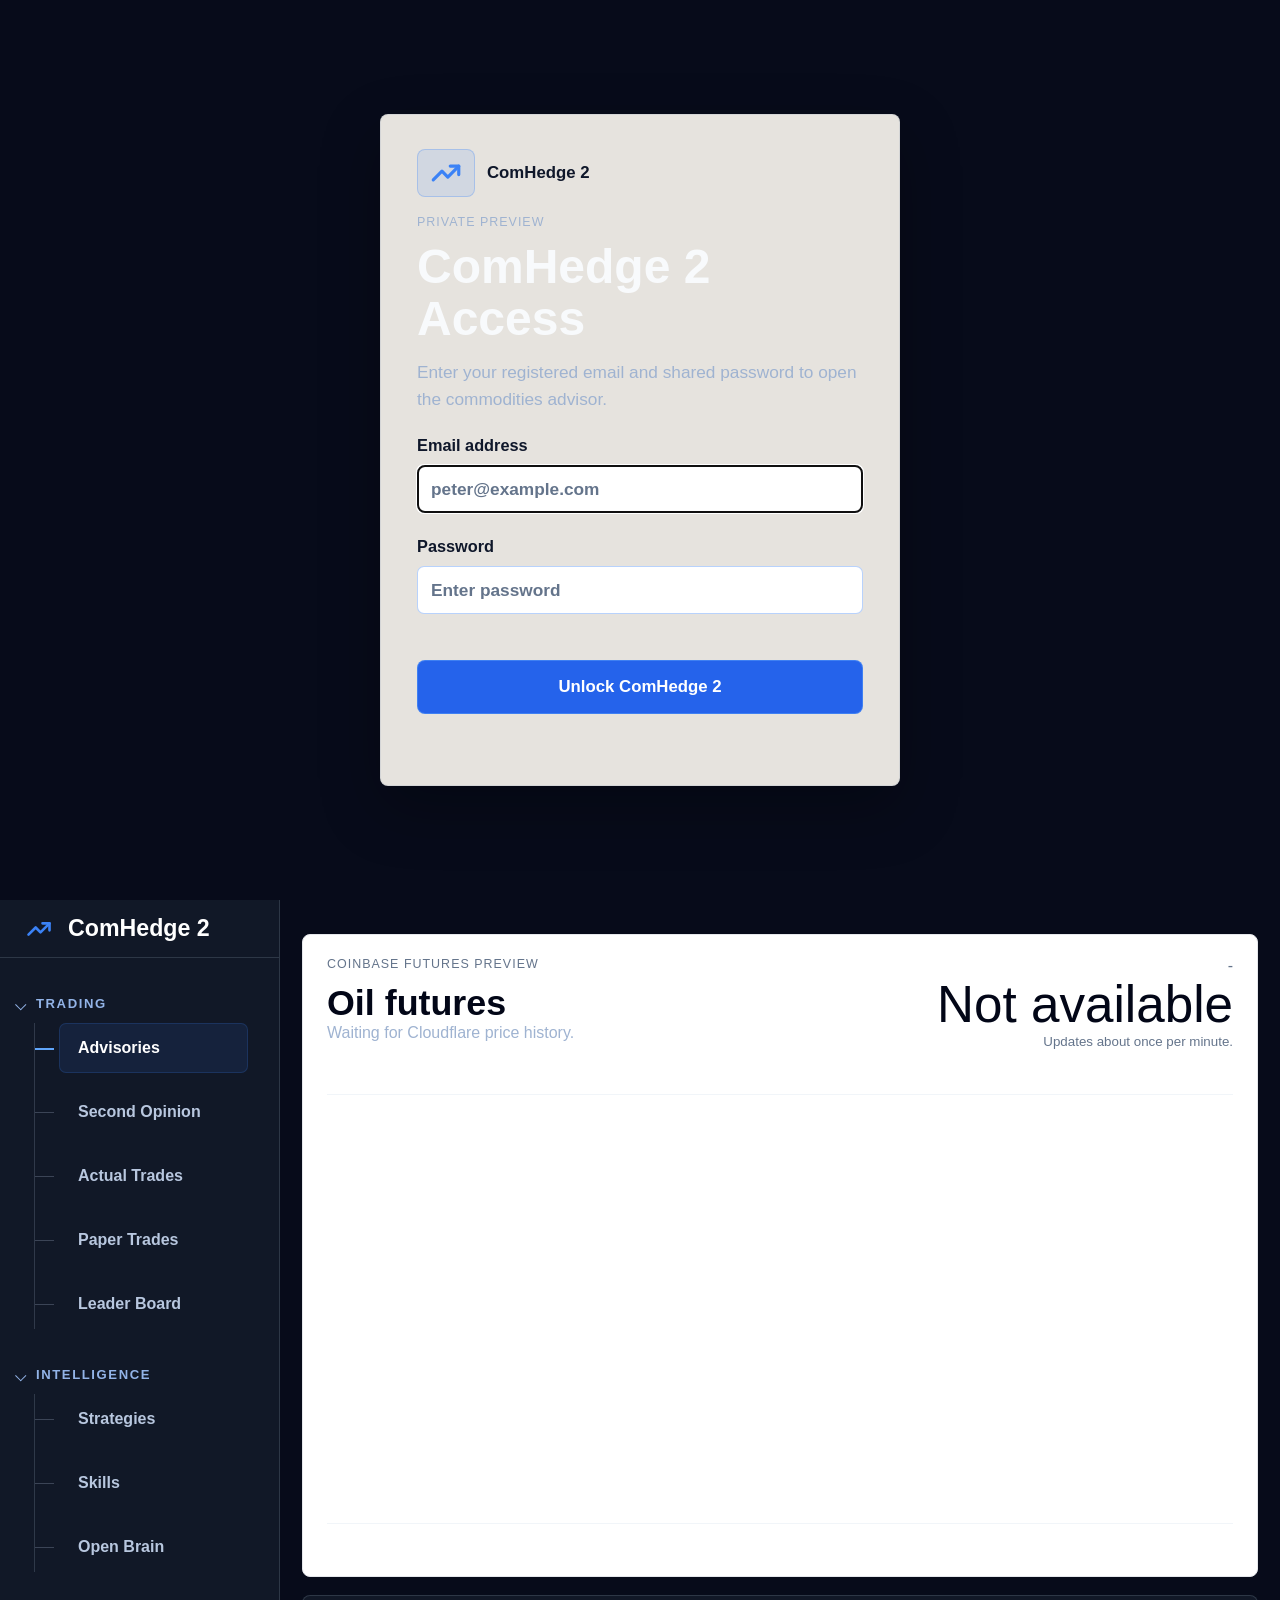
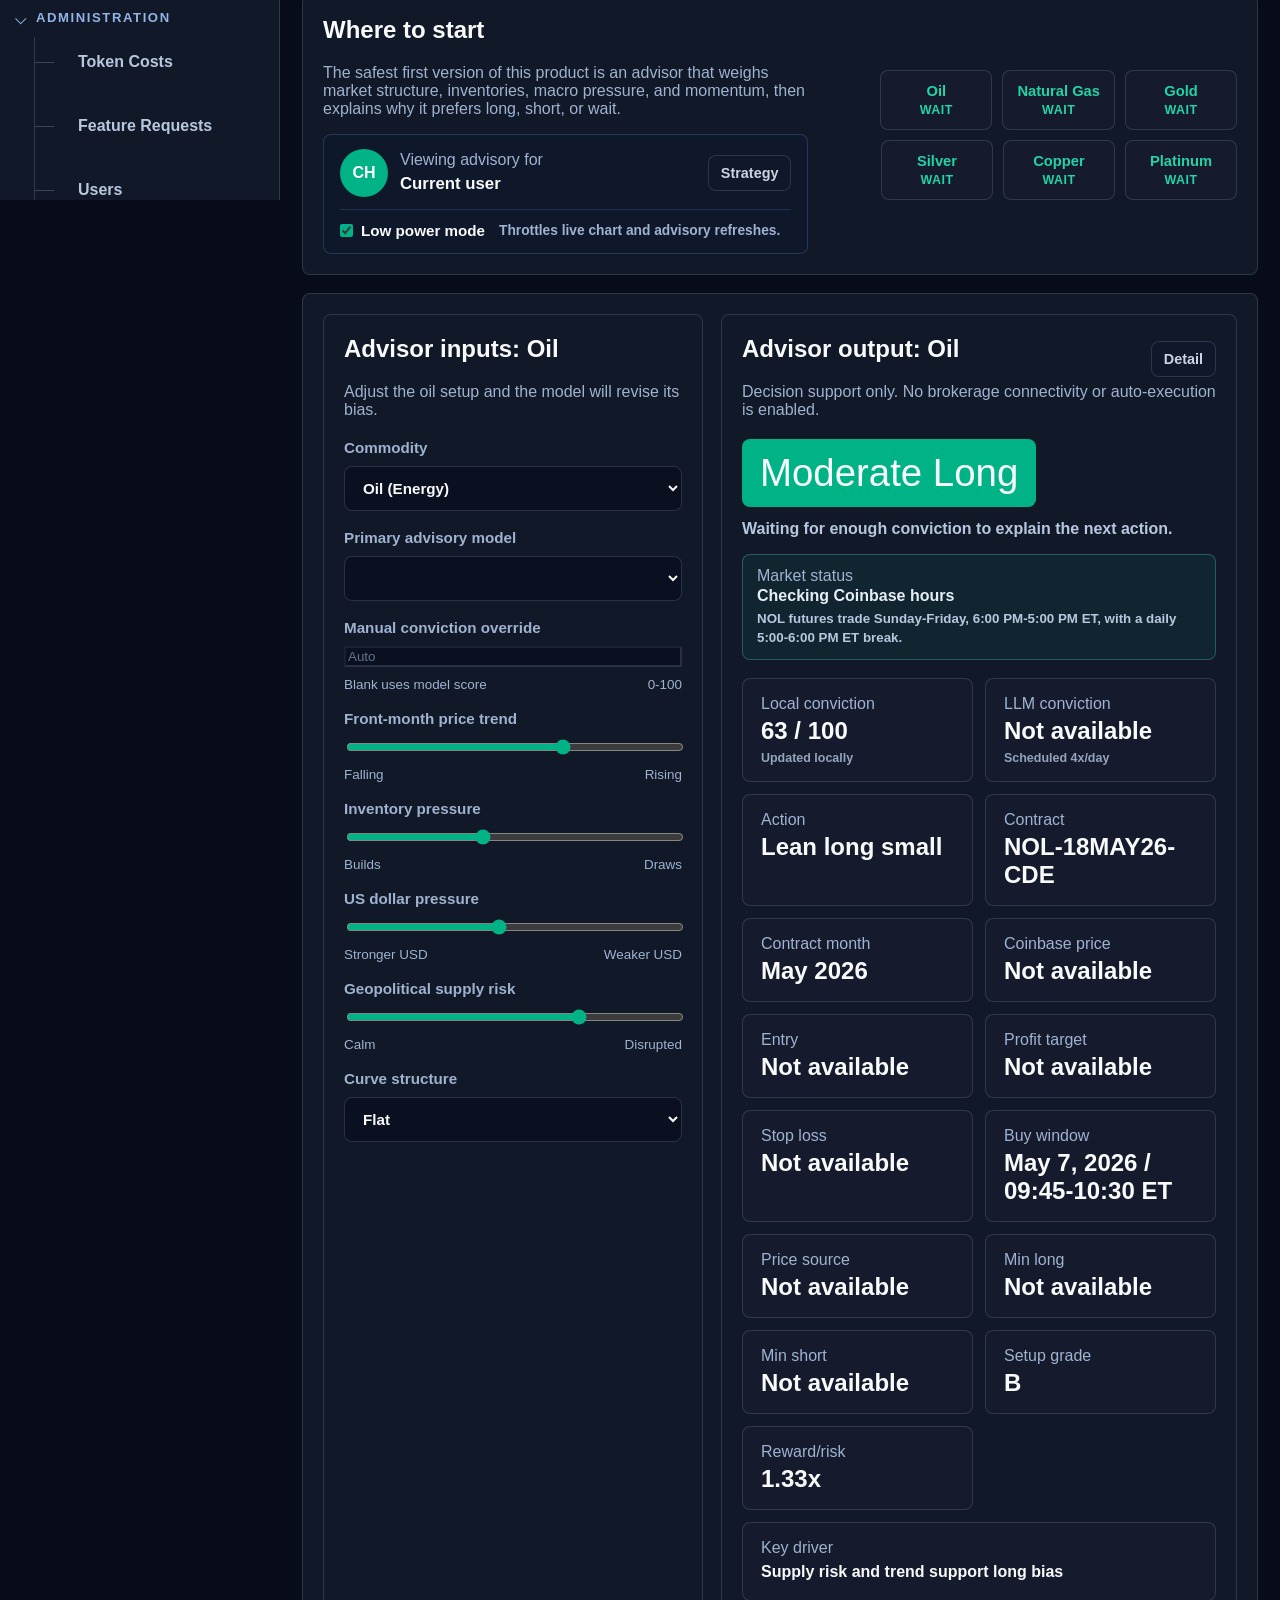
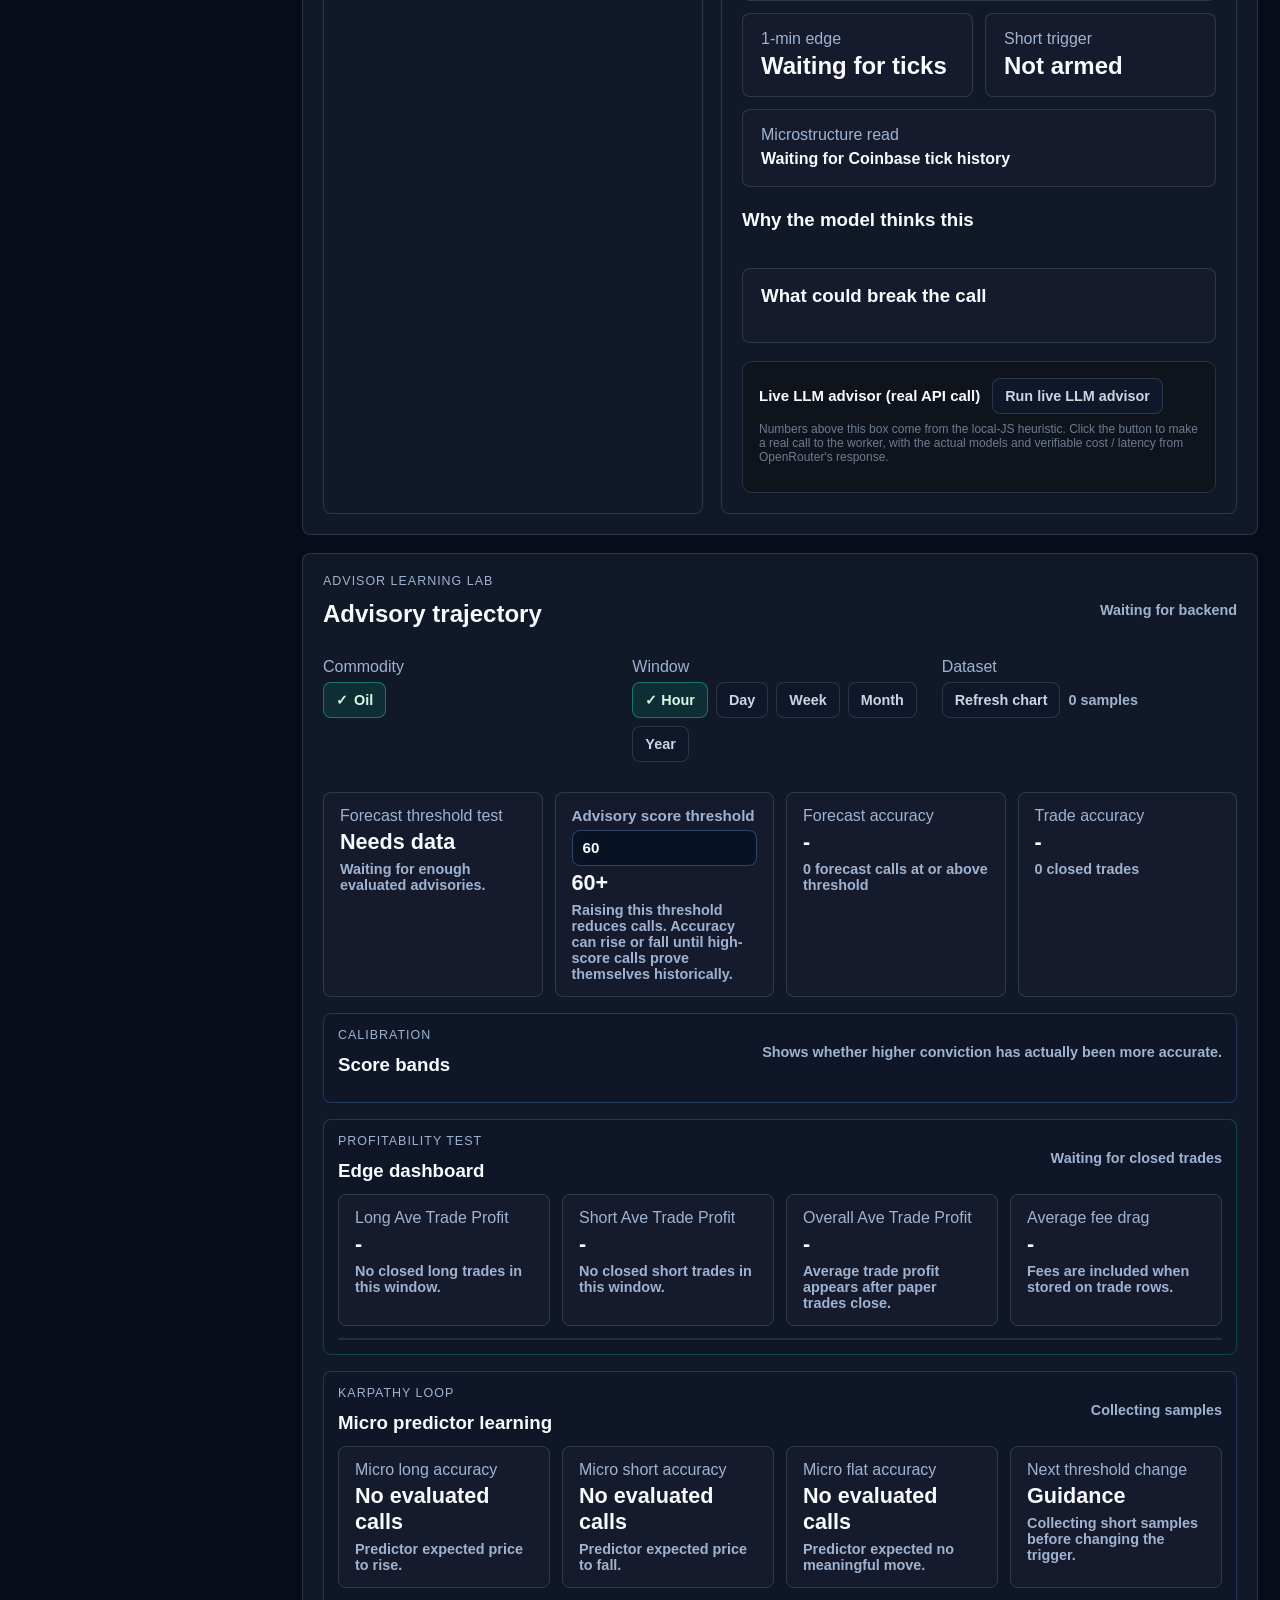
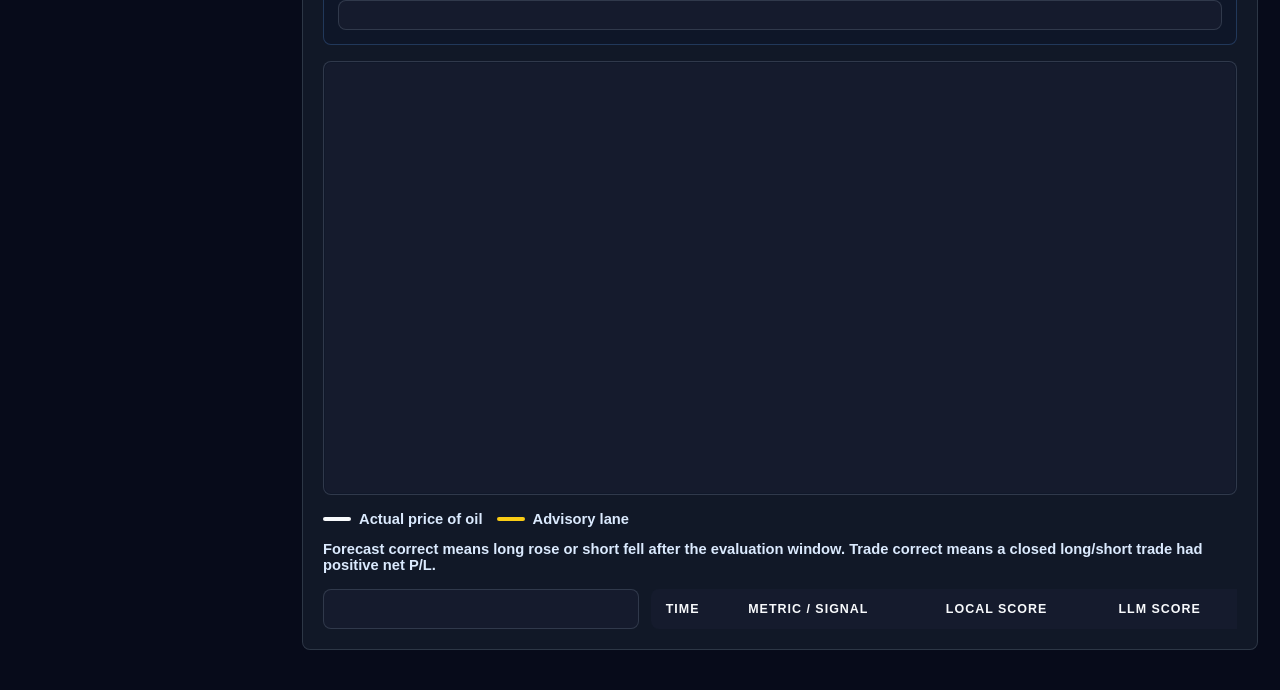
==== commit d52f2a8e: "Make side menu scroll independently" ====
--- a/index.html
+++ b/index.html
@@ -5,7 +5,7 @@
   <meta name="viewport" content="width=device-width, initial-scale=1.0">
   <title>ComHedge 2</title>
   <link rel="icon" type="image/svg+xml" href="./favicon.svg?v=comhedge-arrow-1">
-  <link rel="stylesheet" href="./styles.css?v=comhedge-cloud-advisory-20260521-1">
+  <link rel="stylesheet" href="./styles.css?v=comhedge-scrollable-menu-20260601-1">
 </head>
 <body>
   <section class="access-gate" id="access-gate" aria-label="ComHedge 2 password access">
--- a/styles.css
+++ b/styles.css
@@ -4747,7 +4747,8 @@
   border-right: 1px solid var(--line);
   display: grid;
   grid-template-rows: auto 1fr;
-  min-height: 100vh;
+  height: 100vh;
+  min-height: 0;
   position: sticky;
   top: 0;
 }
@@ -4808,7 +4809,11 @@
   flex-wrap: nowrap;
   gap: 10px;
   margin: 0;
+  min-height: 0;
+  overflow-y: auto;
+  overscroll-behavior: contain;
   padding: 30px 16px 24px;
+  scrollbar-gutter: stable;
 }
 
 .menu-group {
@@ -5123,13 +5128,16 @@
   }
 
   .side-nav {
+    height: auto;
     min-height: auto;
+    overflow: visible;
     position: static;
   }
 
   .side-nav .app-menu {
     flex-direction: row;
     flex-wrap: wrap;
+    overflow: visible;
     padding: 12px;
   }
 
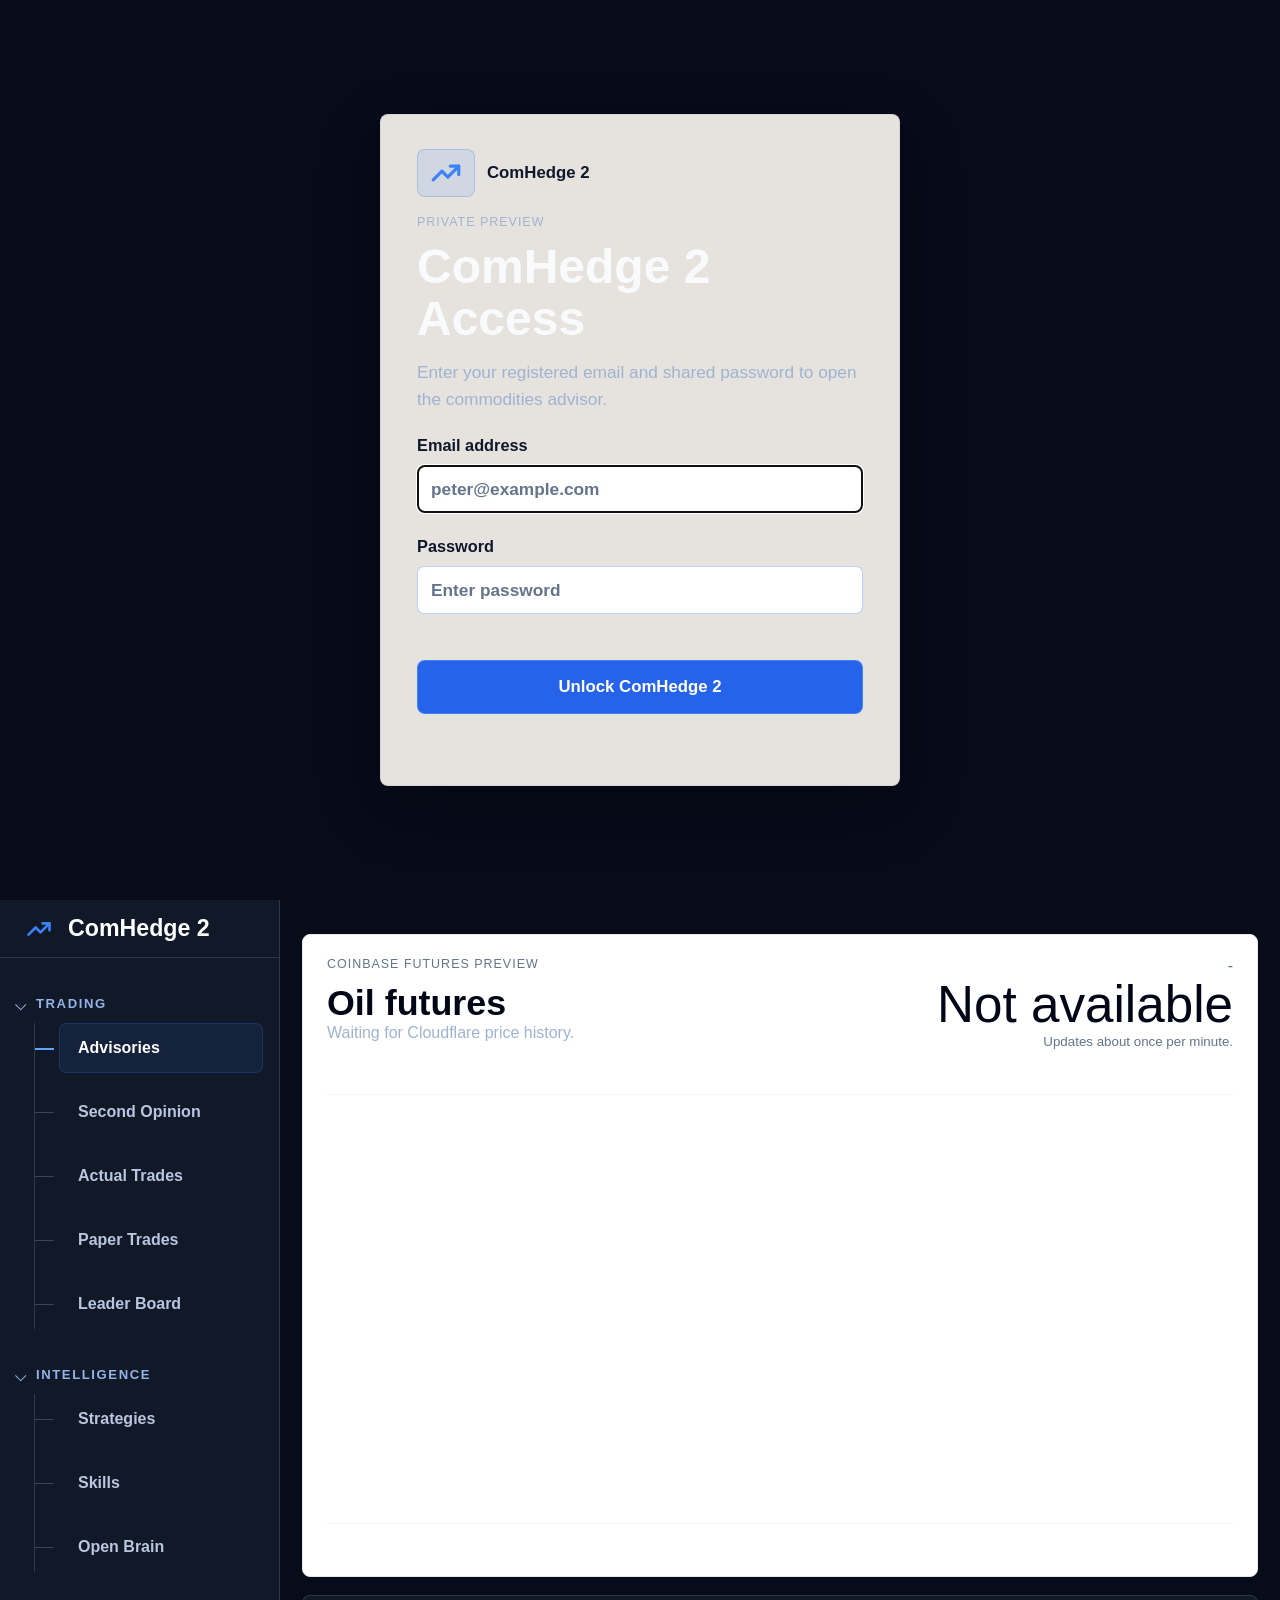
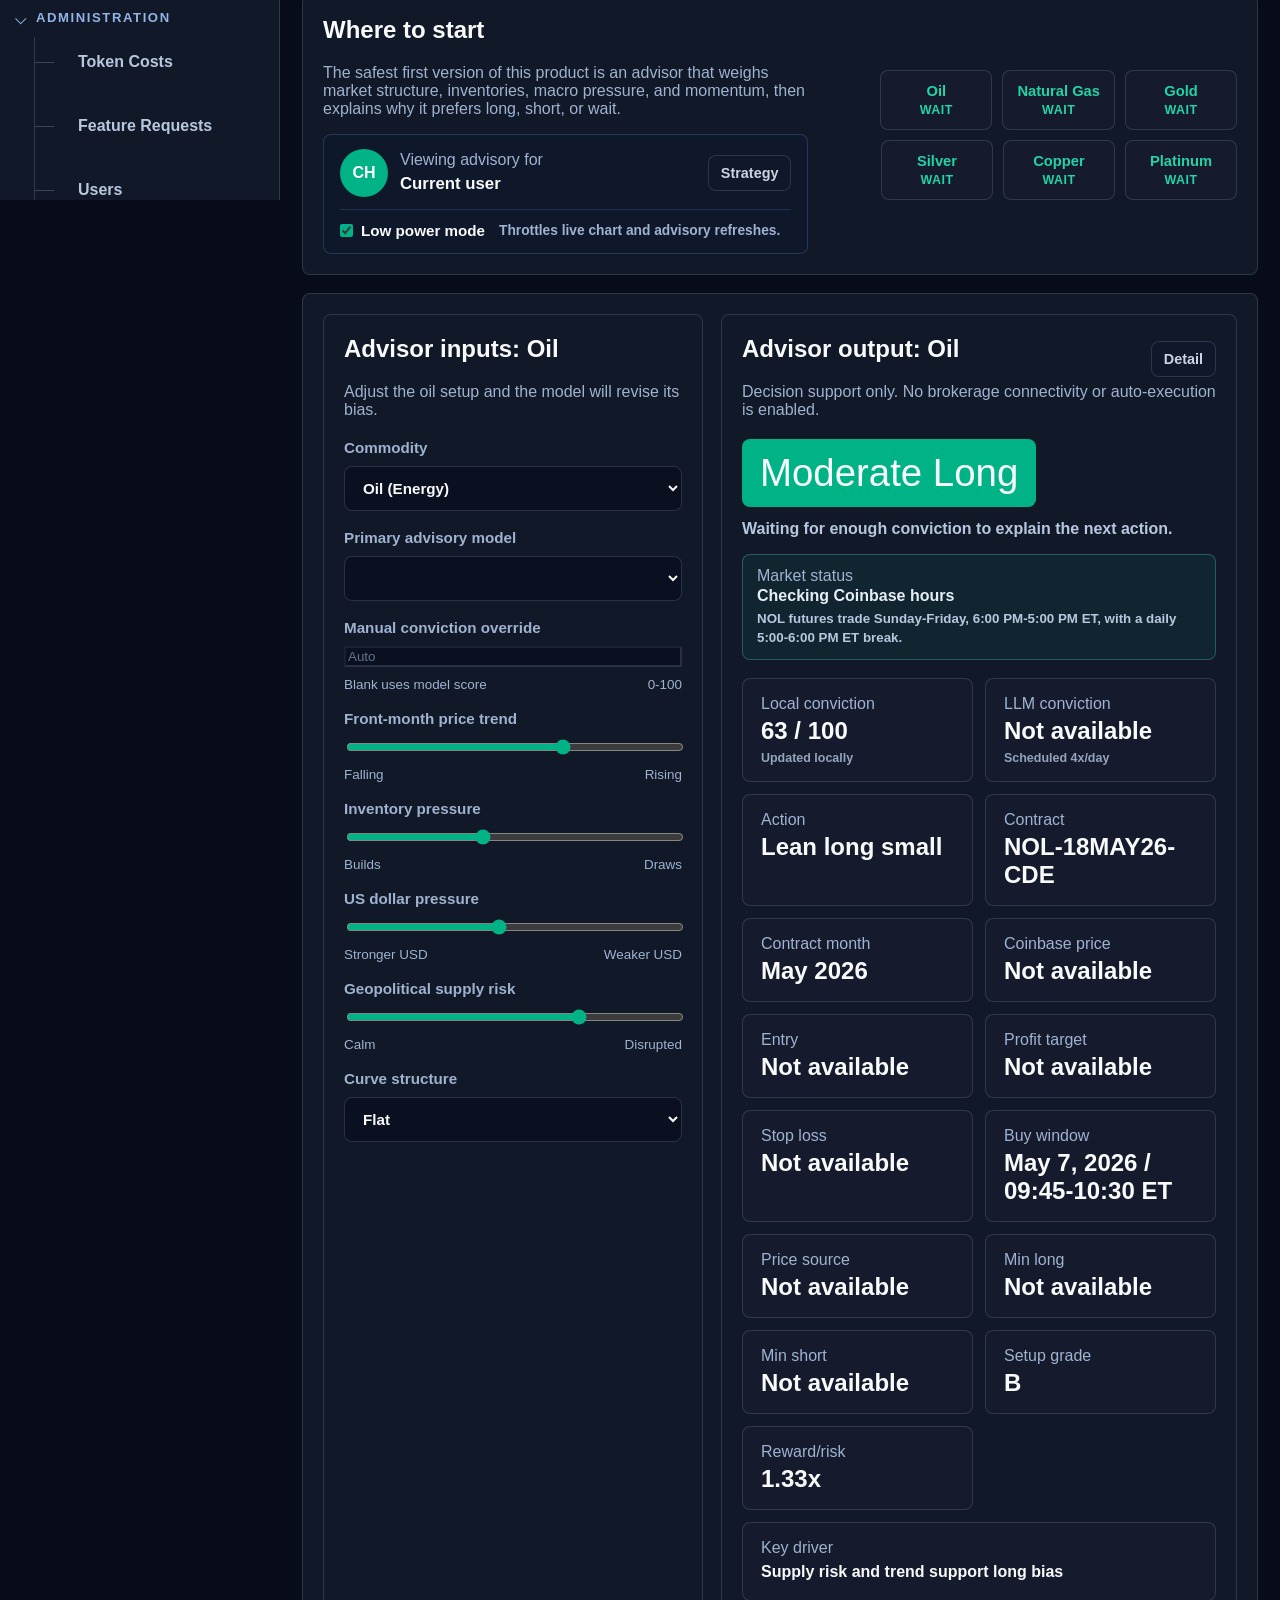
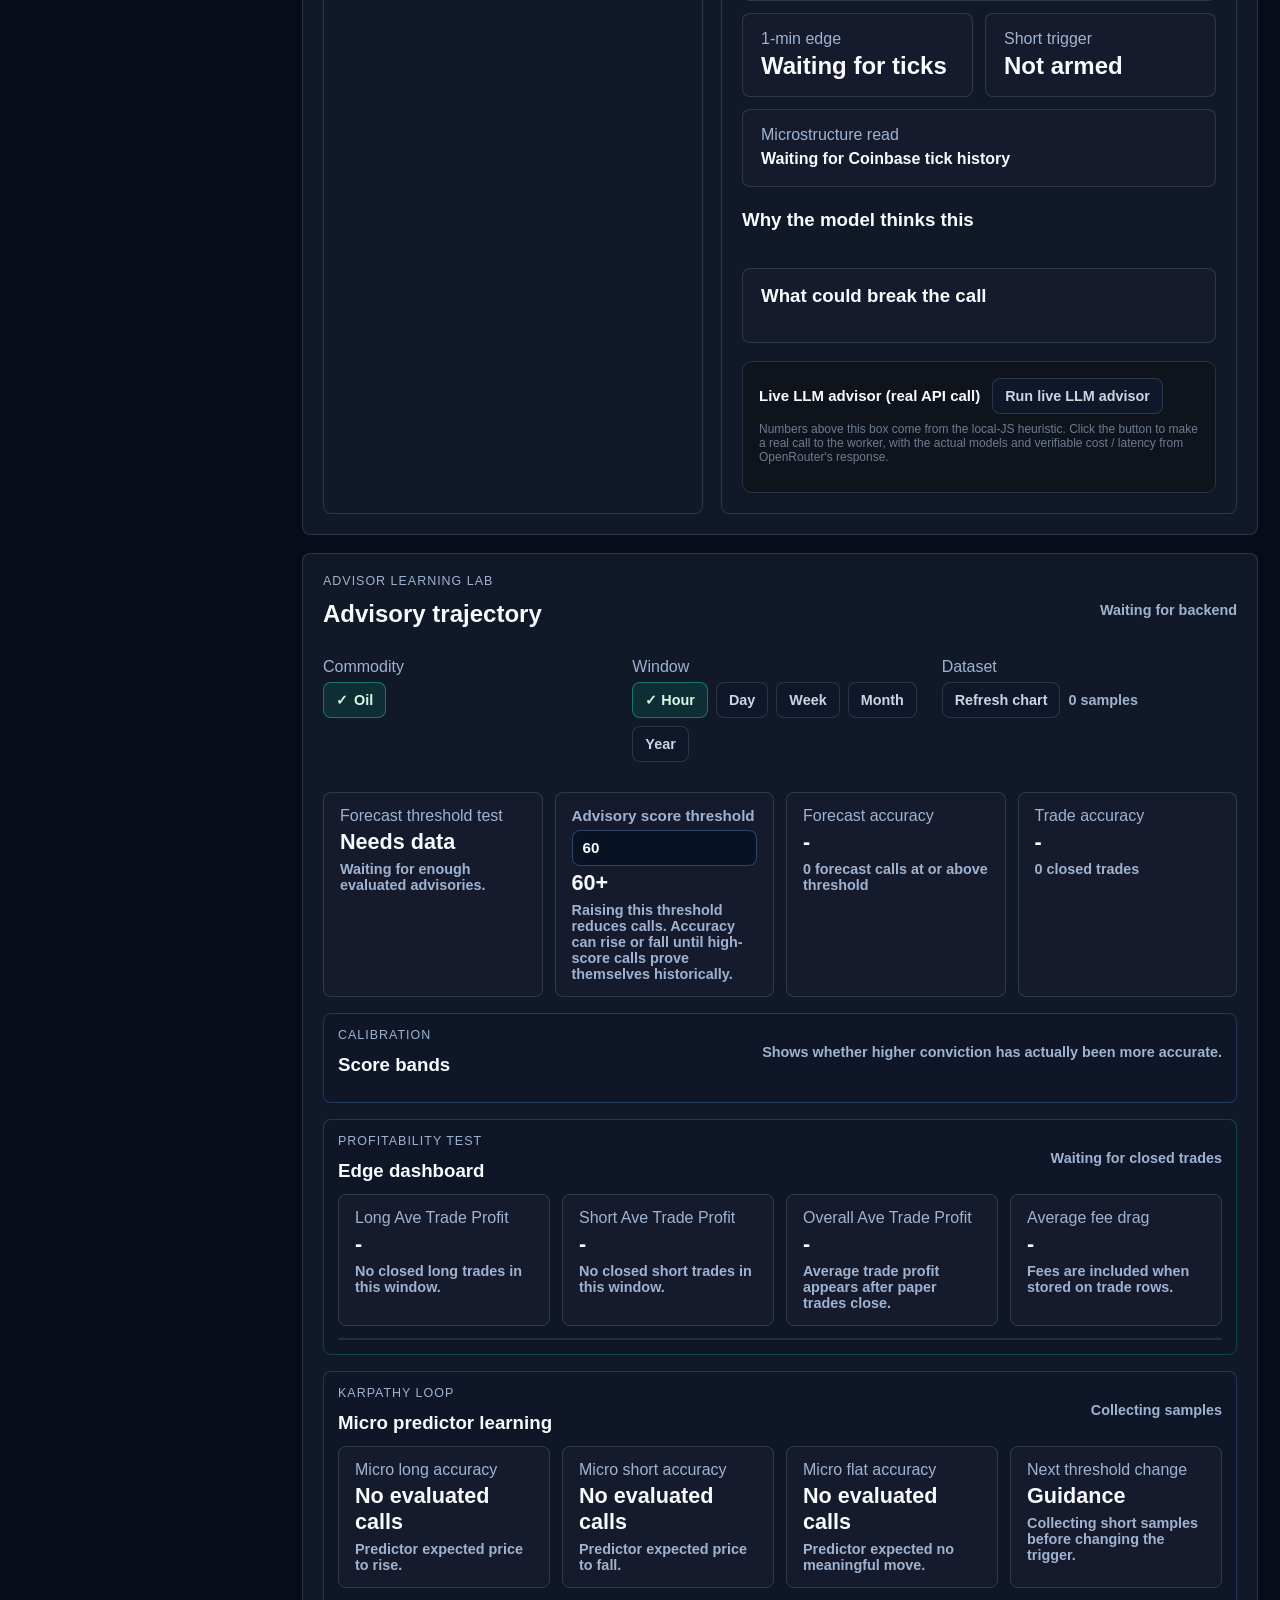
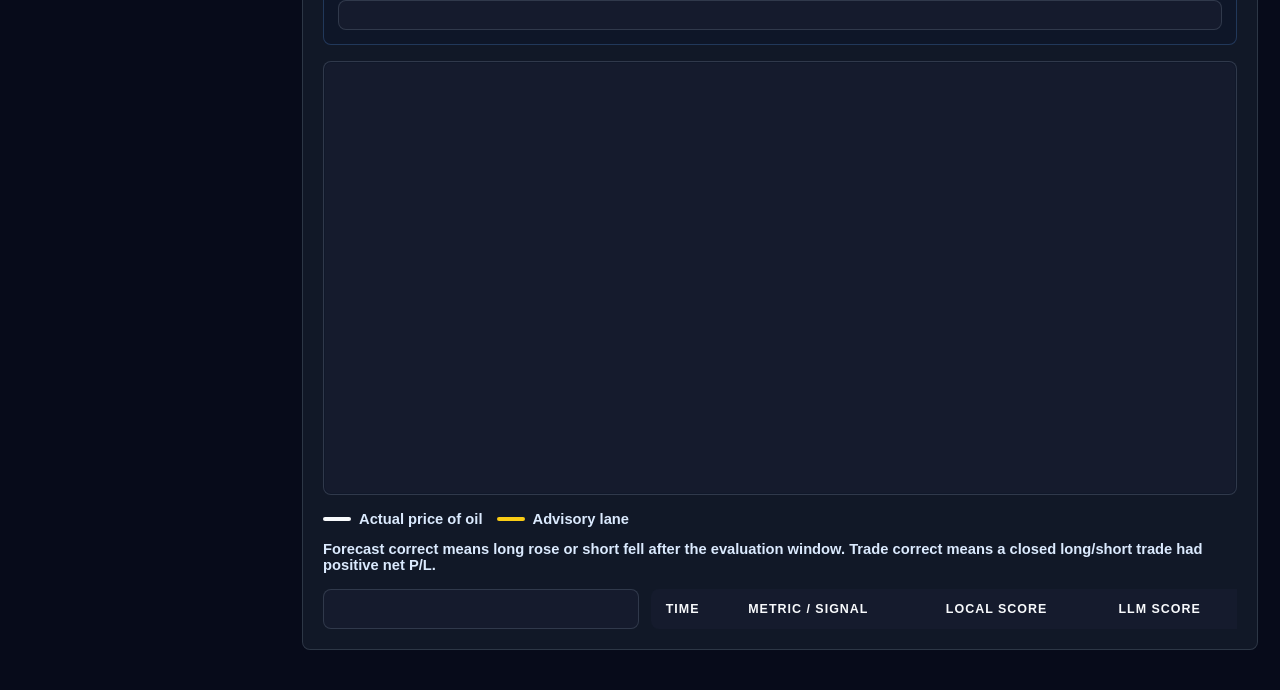
==== commit 33de4bfd: "Hide side menu scrollbar" ====
--- a/index.html
+++ b/index.html
@@ -5,7 +5,7 @@
   <meta name="viewport" content="width=device-width, initial-scale=1.0">
   <title>ComHedge 2</title>
   <link rel="icon" type="image/svg+xml" href="./favicon.svg?v=comhedge-arrow-1">
-  <link rel="stylesheet" href="./styles.css?v=comhedge-scrollable-menu-20260601-1">
+  <link rel="stylesheet" href="./styles.css?v=comhedge-hidden-menu-scrollbar-20260601-1">
 </head>
 <body>
   <section class="access-gate" id="access-gate" aria-label="ComHedge 2 password access">
--- a/styles.css
+++ b/styles.css
@@ -4813,7 +4813,11 @@
   overflow-y: auto;
   overscroll-behavior: contain;
   padding: 30px 16px 24px;
-  scrollbar-gutter: stable;
+  scrollbar-width: none;
+}
+
+.side-nav .app-menu::-webkit-scrollbar {
+  display: none;
 }
 
 .menu-group {
